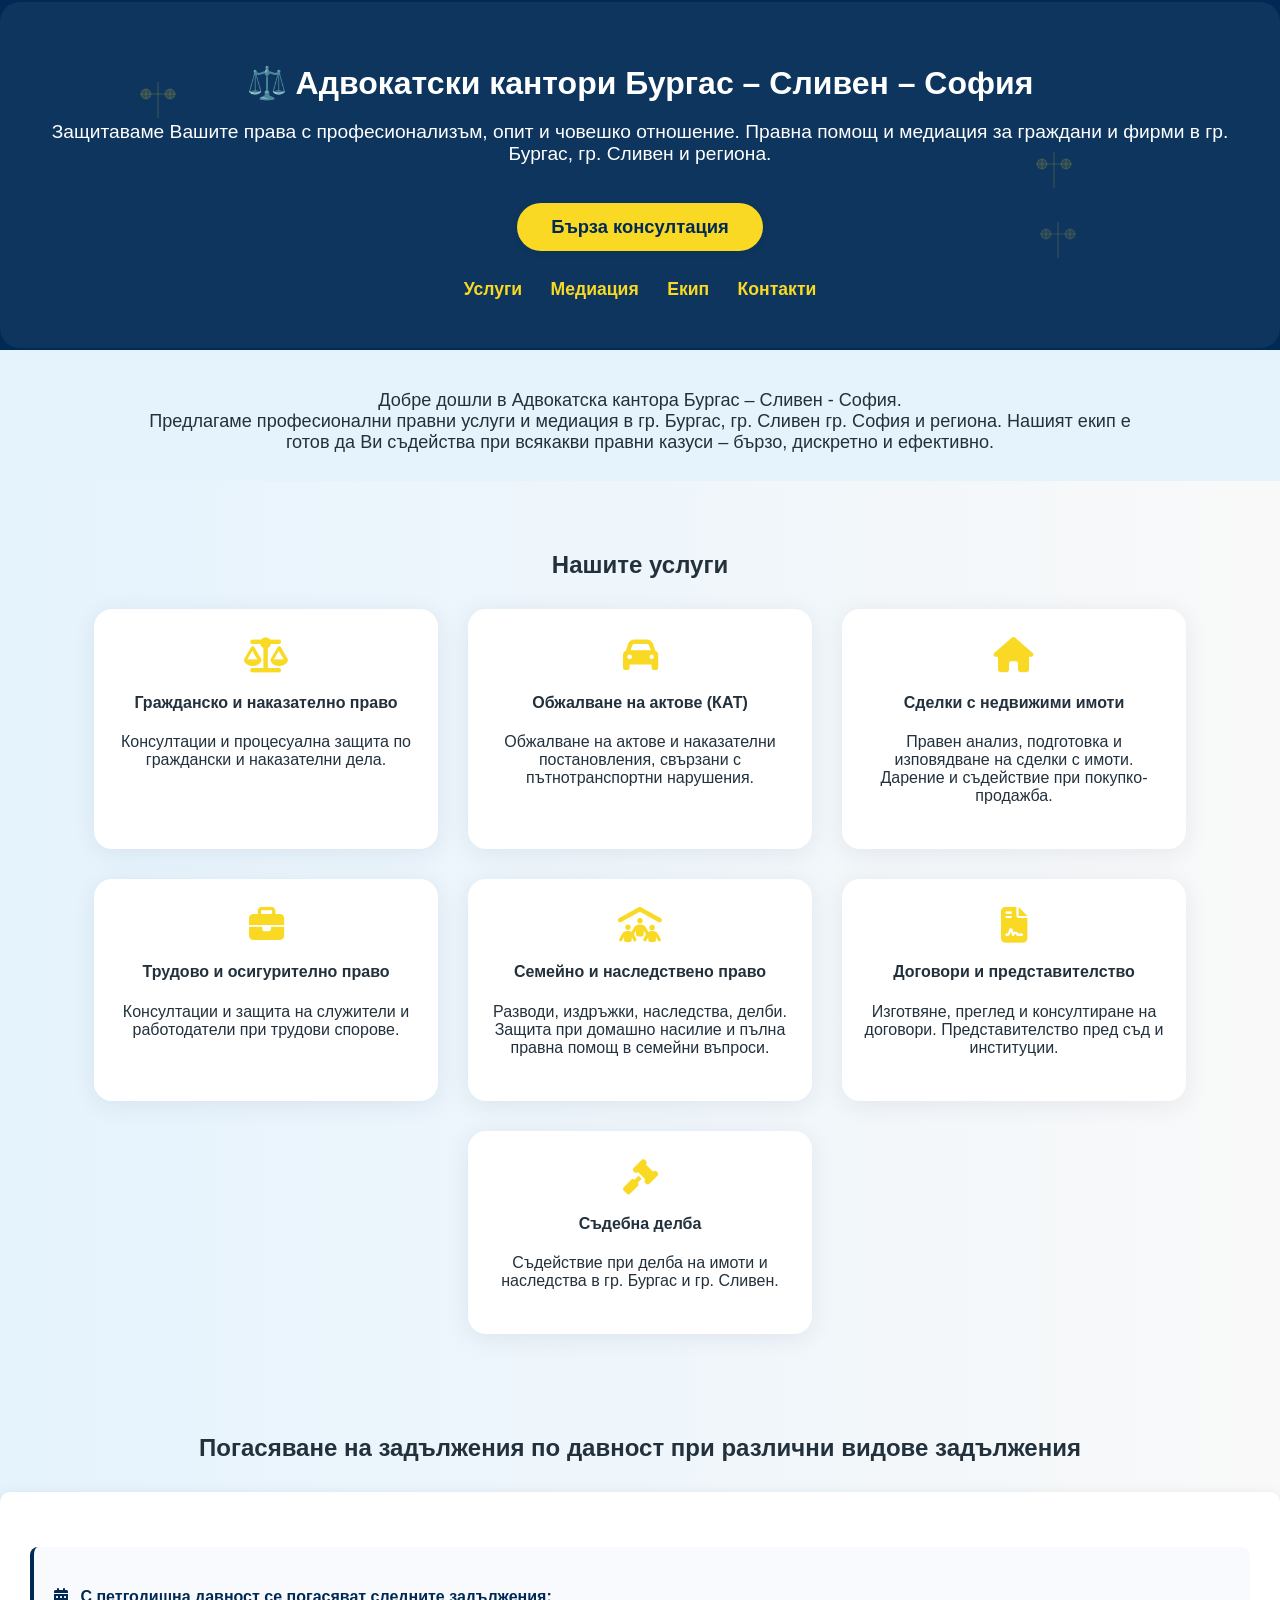
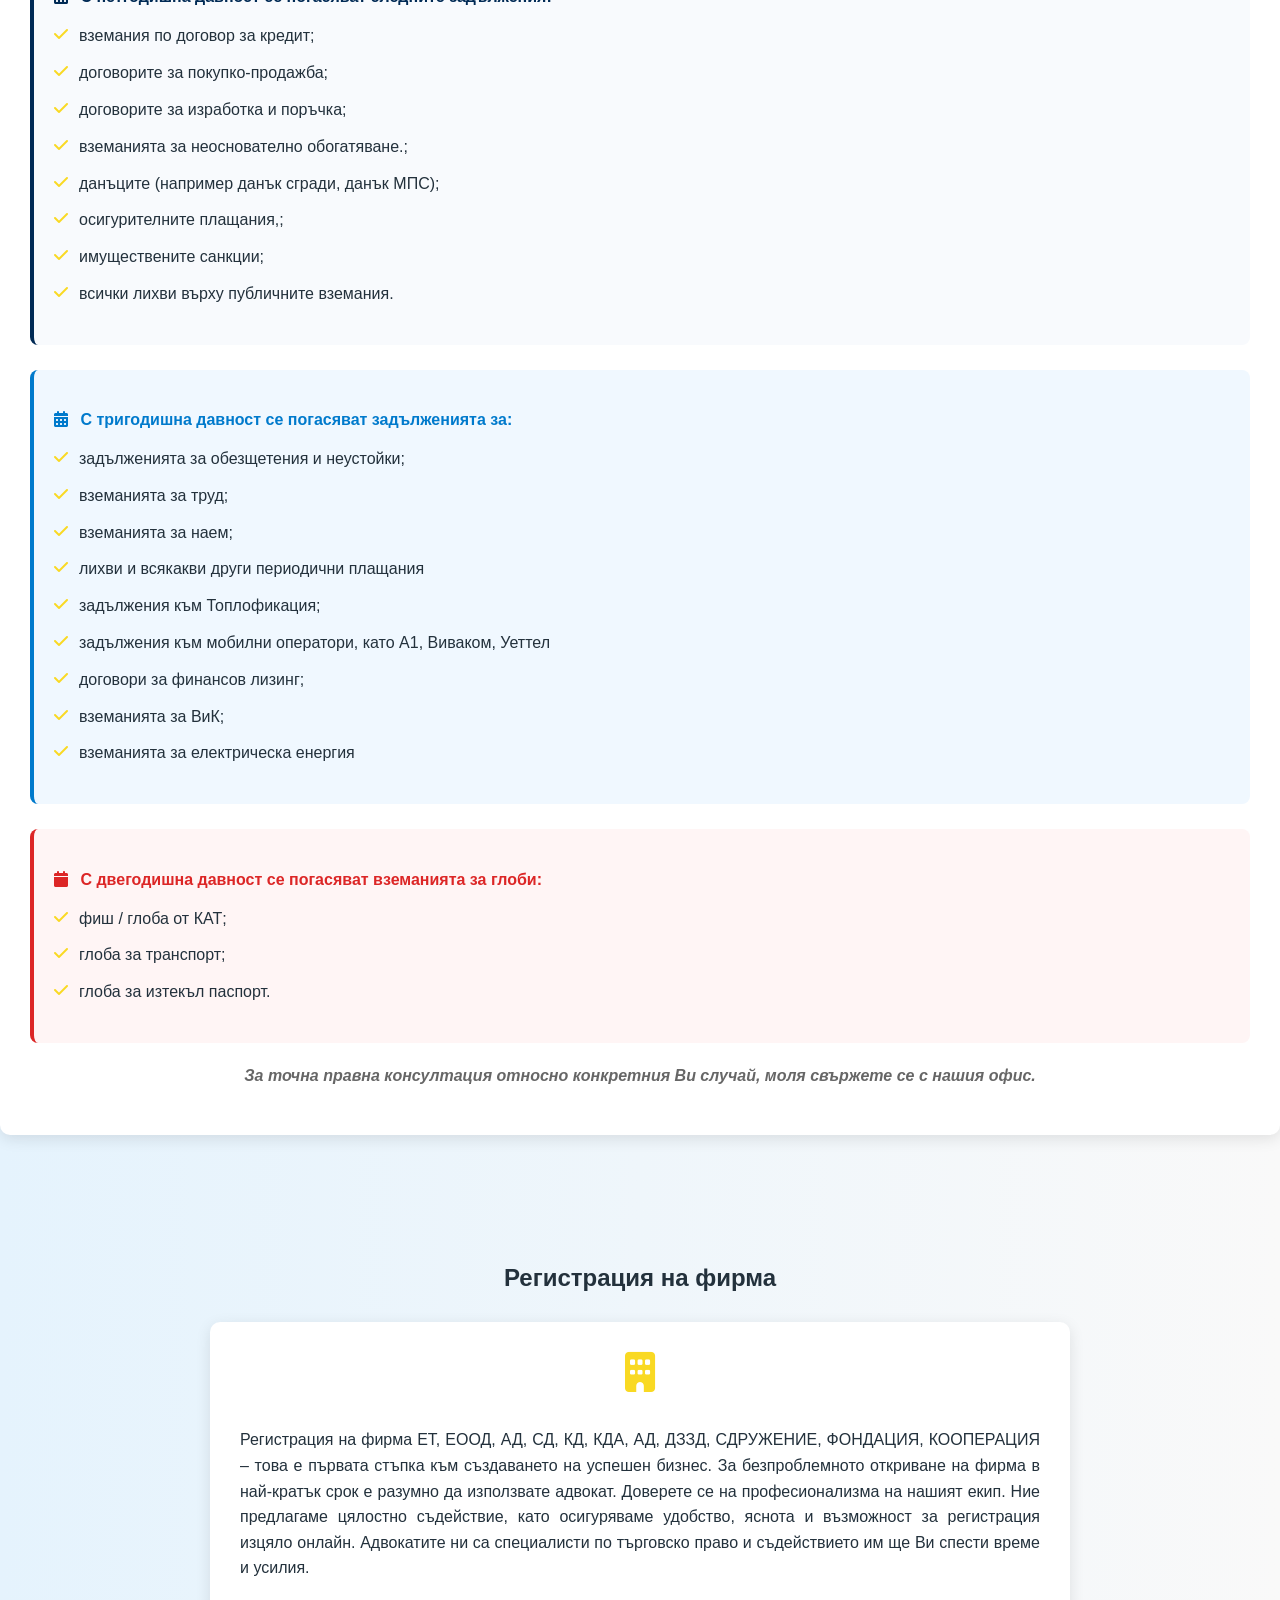
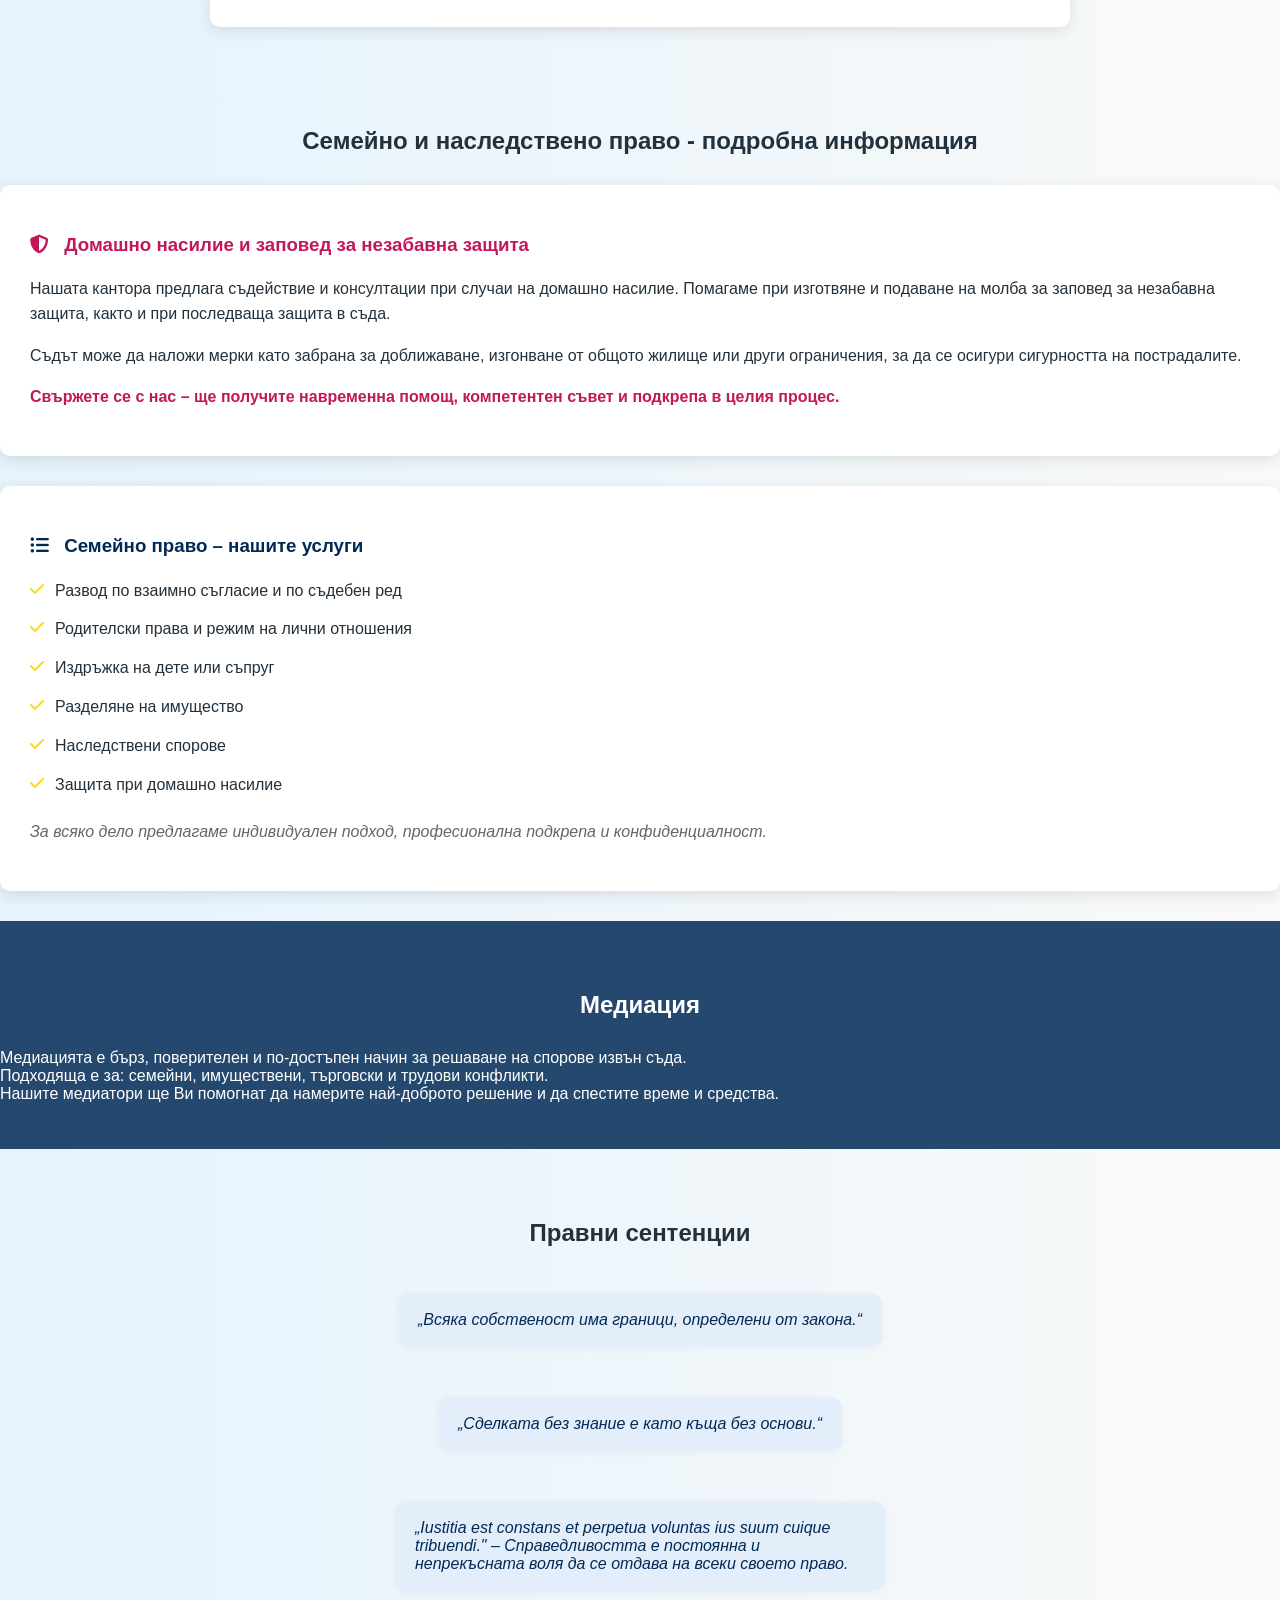
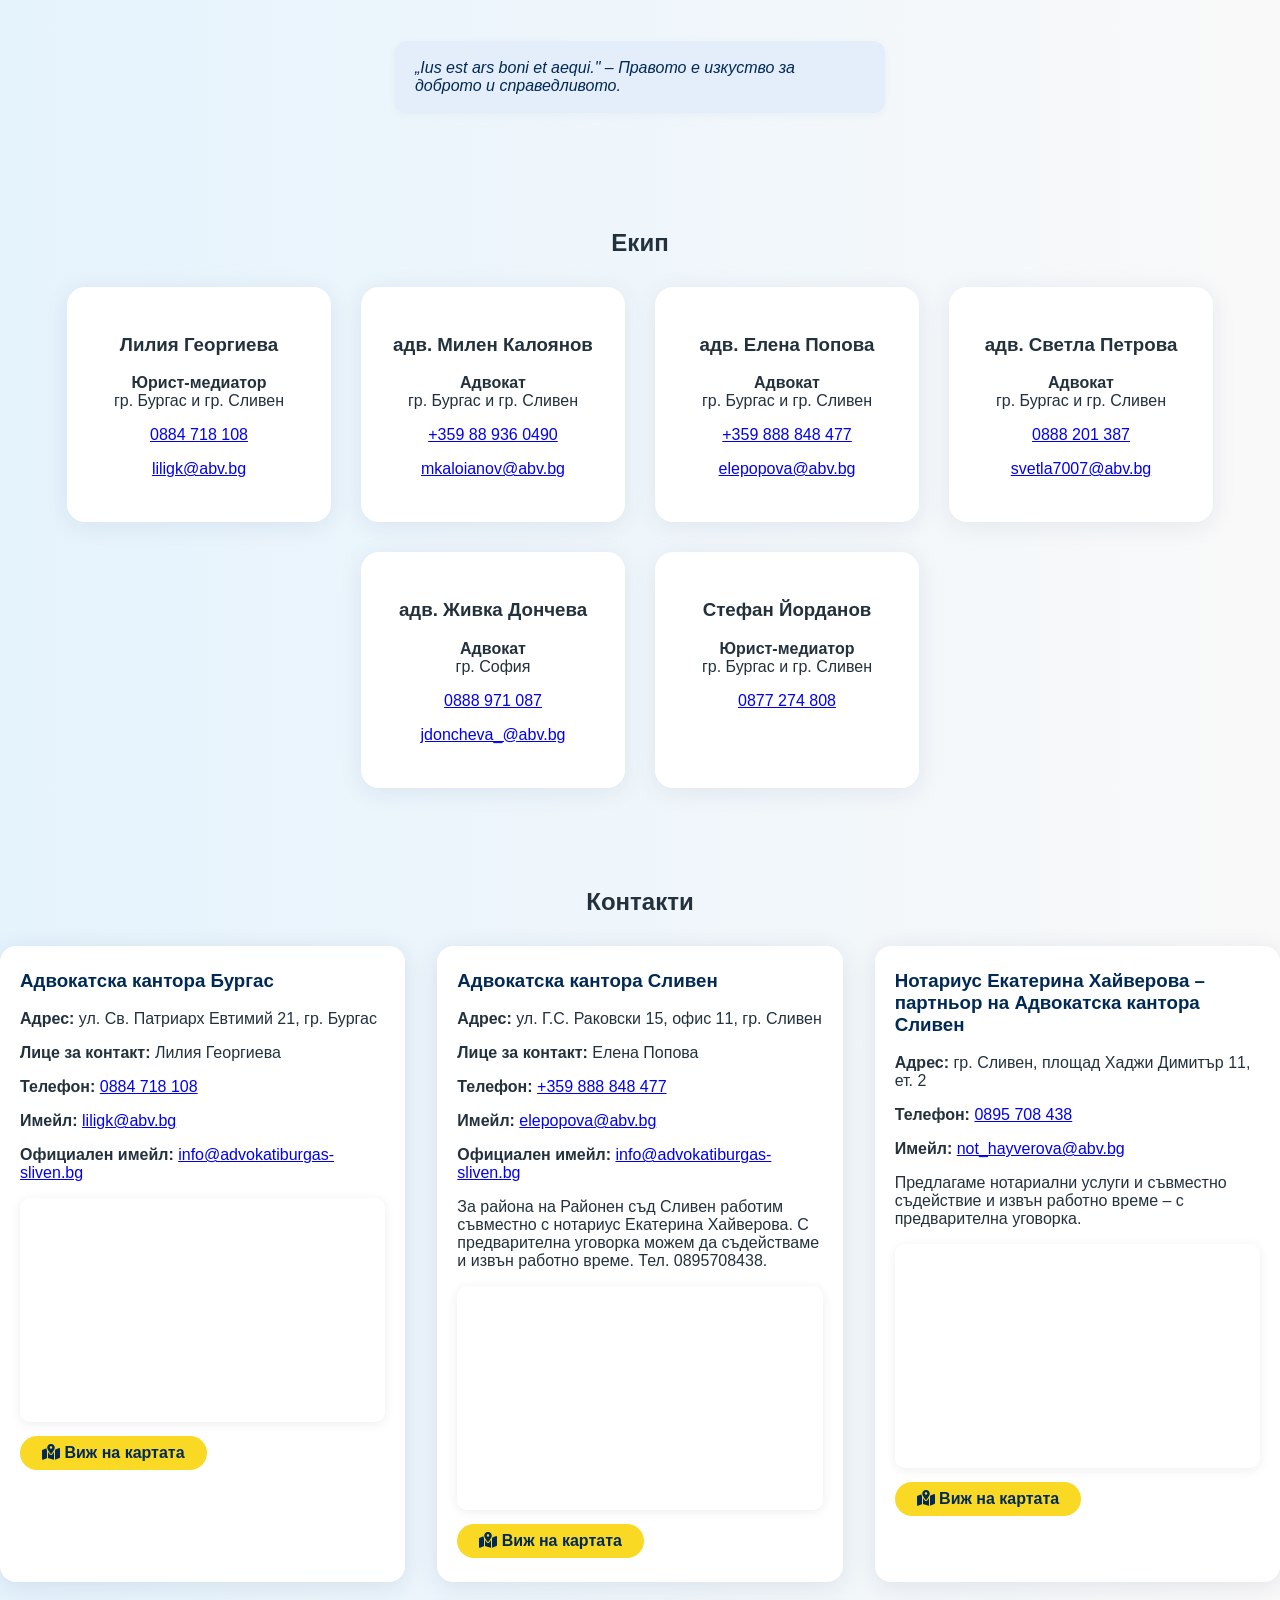
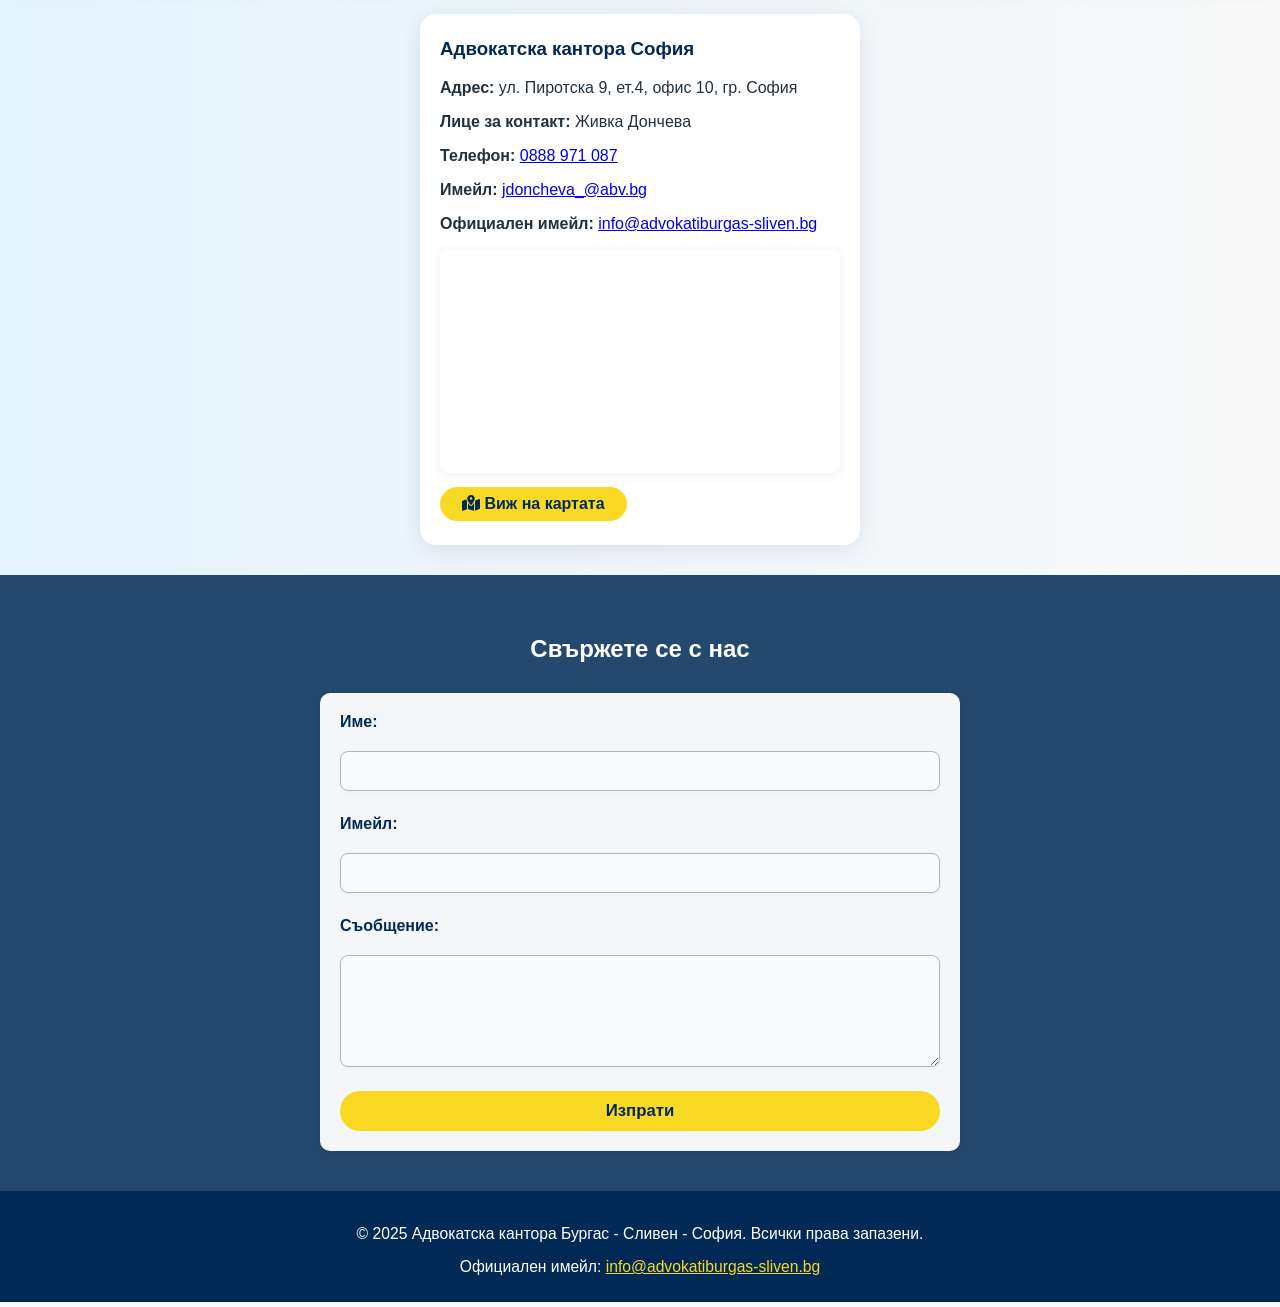
==== index.html @ 5dbf7061 "Update welcome message to include Sofia" ====
<!DOCTYPE html>
<html lang="bg">
<head>
  <meta charset="UTF-8">
  <meta name="viewport" content="width=device-width,initial-scale=1.0">
  <title>⚖️ Адвокатски кантори Бургас - Сливен - София | Правна защита и медиация</title>
  <meta name="description" content="Адвокатски кантори гр. Бургас - гр. Сливен -гр. София: гражданско и наказателно право, медиация, сделки с имоти, трудово право, семейно и наследствено право, консултации, представителство.">
  <meta name="keywords" content="адвокати гр. Бургас, адвокат гр. Сливен, медиация, гражданско право, сделки с имоти, трудово право, наследствено право, КАТ, адвокатска кантора">
  <meta name="google-site-verification" content="3AGiKuA4mHIUR94pEZAQiBegj-yKTLAnywyGT0qXoVY" />
  
  <!-- Open Graph Meta Tags -->
  <meta property="og:title" content="⚖️ Адвокатски кантори Бургас - Сливен - София | Правна защита и медиация">
  <meta property="og:description" content="Адвокатски кантори гр. Бургас - гр. Сливен -гр. София: гражданско и наказателно право, медиация, сделки с имоти, трудово право, семейно и наследствено право, консултации, представителство.">
  <meta property="og:image" content="https://advokatiburgas-sliven.bg/logo-burgas-sliven.png">
  <meta property="og:image:alt" content="Адвокатски кантори Бургас - Сливен -София лого">
  <meta property="og:image:width" content="1200">
  <meta property="og:image:height" content="630">
  <meta property="og:image:type" content="image/png">
  <meta property="og:image:secure_url" content="https://advokatiburgas-sliven.bg/logo-burgas-sliven.png">
  <meta property="og:url" content="https://advokatiburgas-sliven.bg/">
  <meta property="og:type" content="website">
  <meta property="og:locale" content="bg_BG">
  
  <!-- Twitter Card Meta Tags -->
  <meta name="twitter:card" content="summary">
  <meta name="twitter:title" content="⚖️ Адвокатски кантори Бургас - Сливен - София | Правна защита и медиация">
  <meta name="twitter:description" content="Адвокатска кантора гр. Бургас - гр. Сливен: гражданско и наказателно право, медиация, сделки с имоти, трудово право, семейно и наследствено право, консултации, представителство.">
  <meta name="twitter:image" content="https://advokatiburgas-sliven.bg/logo-burgas-sliven.png">
  <meta name="twitter:image:alt" content="Адвокатски кантори Бургас - Сливен -София  лого">
  
  <!-- Favicon -->
  <link rel="icon" type="image/x-icon" href="/favicon.ico">
  <link rel="icon" type="image/svg+xml" href="/favicon.svg">
  <link rel="icon" type="image/png" sizes="192x192" href="/favicon-192.png">
  <link rel="apple-touch-icon" sizes="180x180" href="/apple-touch-icon.png">
  
  <link rel="canonical" href="https://advokatiburgas-sliven.bg/">
  <link rel="preload" as="image" href="https://images.unsplash.com/photo-1521791136064-7986c2920216?auto=format&fit=crop&w=1600&q=85&fm=webp">
  <link rel="stylesheet" href="style.css">
  <link rel="stylesheet" href="https://cdnjs.cloudflare.com/ajax/libs/font-awesome/6.4.2/css/all.min.css">
  
  <!-- Schema.org Organization Structured Data -->
  <script type="application/ld+json">
  {
    "@context": "https://schema.org",
    "@type": "Organization",
    "name": "Адвокатски кантори Бургас - Сливен -София",
    "alternateName": ["Адвокатска кантора Бургас", "Адвокатска кантора Сливен", "Адвокатска кантора София"],
    "description": "Професионални правни услуги и медиация в гр. Бургас, гр. Сливен, гр. София. Гражданско и наказателно право, медиация, сделки с имоти, трудово право, семейно и наследствено право.",
    "url": "https://advokati-burgas-sliven.bg",
    "logo": "https://advokati-burgas-sliven.bg/logo-burgas-sliven.png",
    "image": "https://advokati-burgas-sliven.bg/logo-burgas-sliven.png",
    "foundingDate": "2020",
    "areaServed": [
      {
        "@type": "City",
        "name": "Бургас",
        "addressCountry": "BG"
      },
      {
        "@type": "City", 
        "name": "Сливен",
        "addressCountry": "BG"
      },
      {
        "@type": "City",
        "name": "София",
        "addressCountry": "BG"
      }
    ],
    "serviceType": [
      "Гражданско право",
      "Наказателно право", 
      "Медиация",
      "Сделки с имоти",
      "Трудово право",
      "Семейно право",
      "Наследствено право",
      "КАТ обжалвания",
      "Корпоративно право"
    ],
    "hasOfferCatalog": {
      "@type": "OfferCatalog",
      "name": "Правни услуги",
      "itemListElement": [
        {
          "@type": "Offer",
          "itemOffered": {
            "@type": "Service",
            "name": "Гражданско и наказателно право",
            "description": "Консултации и процесуална защита по граждански и наказателни дела"
          }
        },
        {
          "@type": "Offer", 
          "itemOffered": {
            "@type": "Service",
            "name": "Медиация",
            "description": "Алтернативно решаване на спорове чрез медиация"
          }
        },
        {
          "@type": "Offer",
          "itemOffered": {
            "@type": "Service", 
            "name": "Сделки с имоти",
            "description": "Правна помощ при покупко-продажба и други сделки с недвижими имоти"
          }
        },
        {
          "@type": "Offer",
          "itemOffered": {
            "@type": "Service",
            "name": "Трудово и осигурително право", 
            "description": "Консултации и защита на служители и работодатели при трудови спорове"
          }
        },
        {
          "@type": "Offer",
          "itemOffered": {
            "@type": "Service",
            "name": "Договори и представителство",
            "description": "Изготвяне, преглед и консултиране на договори. Представителство пред съд и институции"
          }
        }
      ]
    },
    "address": [
      {
        "@type": "PostalAddress",
        "streetAddress": "ул. Св. Патриарх Евтимий 21",
        "addressLocality": "Бургас",
        "addressCountry": "BG",
        "addressRegion": "Бургас"
      },
      {
        "@type": "PostalAddress", 
        "streetAddress": "ул. Г.С. Раковски 15, офис 11",
        "addressLocality": "Сливен",
        "addressCountry": "BG",
        "addressRegion": "Сливен"
      },
      {
        "@type": "PostalAddress",
        "streetAddress": "ул. Пиротска 9, ет.4, офис 10",
        "addressLocality": "София",
        "addressCountry": "BG",
        "addressRegion": "София"
      }
    ],
    "telephone": ["+359884718108", "+359888848477", "+359888971087"],
    "email": ["info@advokatiburgas-sliven.bg", "liligk@abv.bg", "elepopova@abv.bg", "jdoncheva_@abv.bg", "not_hayverova@abv.bg"],
    "contactPoint": [
      {
        "@type": "ContactPoint",
        "contactType": "customer service",
        "areaServed": "България",
        "availableLanguage": "Bulgarian",
        "telephone": ["+359884718108", "+359888848477"],
        "email": "info@advokatiburgas-sliven.bg",
        "contactOption": "TollFree",
        "name": "Официален контакт"
      },
      {
        "@type": "ContactPoint",
        "contactType": "customer service",
        "areaServed": "Бургас",
        "availableLanguage": "Bulgarian",
        "telephone": "+359884718108", 
        "email": "liligk@abv.bg",
        "contactOption": "TollFree"
      },
      {
        "@type": "ContactPoint",
        "contactType": "customer service", 
        "areaServed": "Сливен",
        "availableLanguage": "Bulgarian",
        "telephone": "+359888848477",
        "email": "elepopova@abv.bg", 
        "contactOption": "TollFree"
      },
      {
        "@type": "ContactPoint",
        "contactType": "customer service",
        "areaServed": "София",
        "availableLanguage": "Bulgarian",
        "telephone": "+359888971087",
        "email": "jdoncheva_@abv.bg",
        "contactOption": "TollFree"
      }
    ],
    "employee": [
      {
        "@type": "Person",
        "name": "Лилия Георгиева",
        "jobTitle": "Адвокат",
        "worksFor": {
          "@type": "Organization",
          "name": "Адвокатска кантора Бургас - Сливен"
        },
        "workLocation": {
          "@type": "Place",
          "address": {
            "@type": "PostalAddress",
            "streetAddress": "ул. Св. Патриарх Евтимий 21",
            "addressLocality": "Бургас",
            "addressCountry": "BG"
          }
        }
      },
      {
        "@type": "Person", 
        "name": "Елена Попова",
        "jobTitle": "Адвокат",
        "worksFor": {
          "@type": "Organization",
          "name": "Адвокатска кантора Бургас - Сливен"
        },
        "workLocation": {
          "@type": "Place",
          "address": {
            "@type": "PostalAddress",
            "streetAddress": "ул. Г.С. Раковски 15, офис 11", 
            "addressLocality": "Сливен",
            "addressCountry": "BG"
          }
        }
      },
      {
        "@type": "Person",
        "name": "Живка Дончева",
        "jobTitle": "Адвокат",
        "worksFor": {
          "@type": "Organization",
          "name": "Адвокатска кантора Бургас - Сливен"
        },
        "workLocation": {
          "@type": "Place",
          "address": {
            "@type": "PostalAddress",
            "streetAddress": "ул. Пиротска 9, ет.4, офис 10",
            "addressLocality": "София",
            "addressCountry": "BG"
          }
        }
      }
    ]
  }
  </script>
  
  <!-- Schema.org Notary Structured Data -->
  <script type="application/ld+json">
  {
    "@context": "https://schema.org",
    "@type": "LegalService",
    "name": "Нотариус Екатерина Хайверова",
    "description": "Нотариални услуги в гр. Сливен - партньор на Адвокатска кантора Сливен",
    "serviceType": "Notary",
    "address": {
      "@type": "PostalAddress",
      "streetAddress": "площад Хаджи Димитър 11, ет. 2",
      "addressLocality": "Сливен",
      "addressCountry": "BG",
      "addressRegion": "Сливен"
    },
    "telephone": "+359895708438",
    "email": "not_hayverova@abv.bg",
    "contactPoint": {
      "@type": "ContactPoint",
      "contactType": "customer service",
      "areaServed": "Сливен",
      "availableLanguage": "Bulgarian",
      "telephone": "+359895708438",
      "contactOption": "TollFree"
    },
    "makesOffer": {
      "@type": "Offer",
      "itemOffered": {
        "@type": "Service",
        "name": "Нотариални услуги",
        "description": "Предлагаме нотариални услуги и съвместно съдействие и извън работно време – с предварителна уговорка"
      }
    },
    "employee": {
      "@type": "Person",
      "name": "Екатерина Хайверова",
      "jobTitle": "Нотариус"
    }
  }
  </script>
</head>
<body>
  <header class="hero">
    <div class="floating-scales">
      <div class="scale scale-1">
        <svg viewBox="0 0 100 100" xmlns="http://www.w3.org/2000/svg">
          <g fill="rgba(249, 217, 35, 0.3)" stroke="rgba(249, 217, 35, 0.5)" stroke-width="2">
            <line x1="50" y1="20" x2="50" y2="80"/>
            <line x1="20" y1="40" x2="80" y2="40"/>
            <circle cx="30" cy="40" r="8"/>
            <circle cx="70" cy="40" r="8"/>
            <line x1="30" y1="32" x2="30" y2="48"/>
            <line x1="70" y1="32" x2="70" y2="48"/>
          </g>
        </svg>
      </div>
      <div class="scale scale-2">
        <svg viewBox="0 0 100 100" xmlns="http://www.w3.org/2000/svg">
          <g fill="rgba(249, 217, 35, 0.2)" stroke="rgba(249, 217, 35, 0.4)" stroke-width="2">
            <line x1="50" y1="20" x2="50" y2="80"/>
            <line x1="20" y1="40" x2="80" y2="40"/>
            <circle cx="30" cy="40" r="8"/>
            <circle cx="70" cy="40" r="8"/>
            <line x1="30" y1="32" x2="30" y2="48"/>
            <line x1="70" y1="32" x2="70" y2="48"/>
          </g>
        </svg>
      </div>
      <div class="scale scale-3">
        <svg viewBox="0 0 100 100" xmlns="http://www.w3.org/2000/svg">
          <g fill="rgba(249, 217, 35, 0.25)" stroke="rgba(249, 217, 35, 0.45)" stroke-width="2">
            <line x1="50" y1="20" x2="50" y2="80"/>
            <line x1="20" y1="40" x2="80" y2="40"/>
            <circle cx="30" cy="40" r="8"/>
            <circle cx="70" cy="40" r="8"/>
            <line x1="30" y1="32" x2="30" y2="48"/>
            <line x1="70" y1="32" x2="70" y2="48"/>
          </g>
        </svg>
      </div>
    </div>
    <div class="hero-overlay">
      <h1>⚖️ Адвокатски кантори Бургас – Сливен – София</h1>
      <p>Защитаваме Вашите права с професионализъм, опит и човешко отношение. Правна помощ и медиация за граждани и фирми в гр. Бургас, гр. Сливен и региона.</p>
      <a href="#contact" class="btn-consult">Бърза консултация</a>
      <nav class="main-nav">
        <a href="#services">Услуги</a>
        <a href="#mediation">Медиация</a>
        <a href="#team">Екип</a>
        <a href="#offices">Контакти</a>
      </nav>
      
      <!-- Hidden SEO Internal Links -->
      <nav class="seo-links">
        <a href="#services">Правни услуги адвокат Бургас Сливен</a>
        <a href="#statute-limitations">Погасяване задължения по давност</a>
        <a href="#company-registration">Регистрация на фирма адвокат</a>
        <a href="#family-law">Семейно и наследствено право</a>
        <a href="#mediation">Медиация правни спорове</a>
        <a href="#legal-quotes">Правни сентенции</a>
        <a href="#team">Адвокатски екип Бургас Сливен</a>
        <a href="#offices">Офиси адвокатска кантора</a>
        <a href="#contact">Контакт адвокат</a>
      </nav>
    </div>
  </header>

  <section class="welcome">
    <p>
      Добре дошли в Адвокатска кантора Бургас – Сливен - София.<br>
      Предлагаме професионални правни услуги и медиация в гр. Бургас, гр. Сливен гр. София и региона. Нашият екип е готов да Ви съдейства при всякакви правни казуси – бързо, дискретно и ефективно.
    </p>
  </section>

  <section id="services" class="section-bg">
    <h2>Нашите услуги</h2>
    <div class="services-list">
      <div class="service-card animate">
        <i class="fa fa-balance-scale"></i>
        <h4>Гражданско и наказателно право</h4>
        <p>Консултации и процесуална защита по граждански и наказателни дела.</p>
      </div>
      <div class="service-card animate">
        <i class="fa fa-car"></i>
        <h4>Обжалване на актове (КАТ)</h4>
        <p>Обжалване на актове и наказателни постановления, свързани с пътнотранспортни нарушения.</p>
      </div>
      <div class="service-card animate">
        <i class="fa fa-home"></i>
        <h4>Сделки с недвижими имоти</h4>
        <p>Правен анализ, подготовка и изповядване на сделки с имоти. Дарение и съдействие при покупко-продажба.</p>
      </div>
      <div class="service-card animate">
        <i class="fa fa-briefcase"></i>
        <h4>Трудово и осигурително право</h4>
        <p>Консултации и защита на служители и работодатели при трудови спорове.</p>
      </div>
      <div class="service-card animate">
        <i class="fa fa-people-roof"></i>
        <h4>Семейно и наследствено право</h4>
        <p>Разводи, издръжки, наследства, делби. Защита при домашно насилие и пълна правна помощ в семейни въпроси.</p>
      </div>
      <div class="service-card animate">
        <i class="fa fa-file-contract"></i>
        <h4>Договори и представителство</h4>
        <p>Изготвяне, преглед и консултиране на договори. Представителство пред съд и институции.</p>
      </div>
      <div class="service-card animate">
        <i class="fa fa-gavel"></i>
        <h4>Съдебна делба</h4>
        <p>Съдействие при делба на имоти и наследства в гр. Бургас и гр. Сливен.</p>
      </div>
    </div>
    
    <!-- Hidden SEO Internal Links -->
    <div class="seo-links">
      <a href="/">Начало адвокатска кантора</a>
      <a href="#statute-limitations">Давност на задължения</a>
      <a href="#company-registration">Регистрация фирма</a>
      <a href="#family-law">Семейно право развод</a>
      <a href="#mediation">Медиация Бургас</a>
      <a href="#team">Адвокати Бургас Сливен</a>
      <a href="#contact">Консултация адвокат</a>
    </div>
  </section>

  <section id="statute-limitations" class="section-bg">
    <h2>Погасяване на задължения по давност при различни видове задължения</h2>
    
    <div class="statute-limitations-content animate">
      <div style="background: #fff; padding: 30px; border-radius: 10px; margin-bottom: 30px; box-shadow: 0 4px 15px rgba(0,0,0,0.1);">
        
        <div style="display: grid; gap: 25px; margin-top: 25px;">
          <div style="background: #f8fafd; padding: 20px; border-radius: 8px; border-left: 4px solid #002a55;">
            <h4 style="color: #002a55; margin-bottom: 15px;">
              <i class="fa fa-calendar-days" style="margin-right: 8px;"></i>
              С петгодишна давност се погасяват следните задължения:
            </h4>
            <ul style="font-size: 16px; line-height: 1.8; list-style: none; padding-left: 0;">
              <li style="margin-bottom: 8px; padding-left: 25px; position: relative;">
                <i class="fa fa-check" style="color: #f9d923; position: absolute; left: 0; top: 4px;"></i>
                вземания по договор за кредит;
              </li>
              <li style="margin-bottom: 8px; padding-left: 25px; position: relative;">
                <i class="fa fa-check" style="color: #f9d923; position: absolute; left: 0; top: 4px;"></i>
                договорите за покупко-продажба;
              </li>
              <li style="margin-bottom: 8px; padding-left: 25px; position: relative;">
                <i class="fa fa-check" style="color: #f9d923; position: absolute; left: 0; top: 4px;"></i>
                договорите за изработка и поръчка;
              </li>
              <li style="margin-bottom: 8px; padding-left: 25px; position: relative;">
                <i class="fa fa-check" style="color: #f9d923; position: absolute; left: 0; top: 4px;"></i>
                вземанията за неоснователно обогатяване.;
              </li>
              <li style="margin-bottom: 8px; padding-left: 25px; position: relative;">
                <i class="fa fa-check" style="color: #f9d923; position: absolute; left: 0; top: 4px;"></i>
                данъците (например данък сгради, данък МПС);
              </li>
              <li style="margin-bottom: 8px; padding-left: 25px; position: relative;">
                <i class="fa fa-check" style="color: #f9d923; position: absolute; left: 0; top: 4px;"></i>
                осигурителните плащания,;
              </li>
              <li style="margin-bottom: 8px; padding-left: 25px; position: relative;">
                <i class="fa fa-check" style="color: #f9d923; position: absolute; left: 0; top: 4px;"></i>
                имуществените санкции;
              </li>
              <li style="margin-bottom: 8px; padding-left: 25px; position: relative;">
                <i class="fa fa-check" style="color: #f9d923; position: absolute; left: 0; top: 4px;"></i>
                всички лихви върху публичните вземания.
              </li>
            </ul>
          </div>

          <div style="background: #f0f8ff; padding: 20px; border-radius: 8px; border-left: 4px solid #007acc;">
            <h4 style="color: #007acc; margin-bottom: 15px;">
              <i class="fa fa-calendar-alt" style="margin-right: 8px;"></i>
              С тригодишна давност се погасяват задълженията за:
            </h4>
            <ul style="font-size: 16px; line-height: 1.8; list-style: none; padding-left: 0;">
              <li style="margin-bottom: 8px; padding-left: 25px; position: relative;">
                <i class="fa fa-check" style="color: #f9d923; position: absolute; left: 0; top: 4px;"></i>
                задълженията за обезщетения и неустойки;
              </li>
              <li style="margin-bottom: 8px; padding-left: 25px; position: relative;">
                <i class="fa fa-check" style="color: #f9d923; position: absolute; left: 0; top: 4px;"></i>
                вземанията за труд;
              </li>
              <li style="margin-bottom: 8px; padding-left: 25px; position: relative;">
                <i class="fa fa-check" style="color: #f9d923; position: absolute; left: 0; top: 4px;"></i>
                вземанията за наем;
              </li>
              <li style="margin-bottom: 8px; padding-left: 25px; position: relative;">
                <i class="fa fa-check" style="color: #f9d923; position: absolute; left: 0; top: 4px;"></i>
                лихви и всякакви други периодични плащания
              </li>
              <li style="margin-bottom: 8px; padding-left: 25px; position: relative;">
                <i class="fa fa-check" style="color: #f9d923; position: absolute; left: 0; top: 4px;"></i>
                задължения към Топлофикация;
              </li>
              <li style="margin-bottom: 8px; padding-left: 25px; position: relative;">
                <i class="fa fa-check" style="color: #f9d923; position: absolute; left: 0; top: 4px;"></i>
                задължения към мобилни оператори, като А1, Виваком, Уеттел
              </li>
              <li style="margin-bottom: 8px; padding-left: 25px; position: relative;">
                <i class="fa fa-check" style="color: #f9d923; position: absolute; left: 0; top: 4px;"></i>
                договори за финансов лизинг;
              </li>
              <li style="margin-bottom: 8px; padding-left: 25px; position: relative;">
                <i class="fa fa-check" style="color: #f9d923; position: absolute; left: 0; top: 4px;"></i>
                вземанията за ВиК;
              </li>
              <li style="margin-bottom: 8px; padding-left: 25px; position: relative;">
                <i class="fa fa-check" style="color: #f9d923; position: absolute; left: 0; top: 4px;"></i>
                вземанията за електрическа енергия
              </li>
            </ul>
          </div>

          <div style="background: #fff5f5; padding: 20px; border-radius: 8px; border-left: 4px solid #dc2626;">
            <h4 style="color: #dc2626; margin-bottom: 15px;">
              <i class="fa fa-calendar" style="margin-right: 8px;"></i>
              С двегодишна давност се погасяват вземанията за глоби:
            </h4>
            <ul style="font-size: 16px; line-height: 1.8; list-style: none; padding-left: 0;">
              <li style="margin-bottom: 8px; padding-left: 25px; position: relative;">
                <i class="fa fa-check" style="color: #f9d923; position: absolute; left: 0; top: 4px;"></i>
                фиш / глоба от КАТ;
              </li>
              <li style="margin-bottom: 8px; padding-left: 25px; position: relative;">
                <i class="fa fa-check" style="color: #f9d923; position: absolute; left: 0; top: 4px;"></i>
                глоба за транспорт;
              </li>
              <li style="margin-bottom: 8px; padding-left: 25px; position: relative;">
                <i class="fa fa-check" style="color: #f9d923; position: absolute; left: 0; top: 4px;"></i>
                глоба за изтекъл паспорт.
              </li>
            </ul>
          </div>
        </div>

        <p style="font-size: 16px; line-height: 1.6; margin-top: 20px; font-style: italic; color: #666; text-align: center;">
          <strong>За точна правна консултация относно конкретния Ви случай, моля свържете се с нашия офис.</strong>
        </p>
      </div>
    </div>
    
    <!-- Hidden SEO Internal Links -->
    <div class="seo-links">
      <a href="/">Началната страница</a>
      <a href="#services">Правни услуги</a>
      <a href="#company-registration">Регистрация на ООД ЕООД АД</a>
      <a href="#family-law">Адвокат семейно право</a>
      <a href="#mediation">Медиатор спорове</a>
      <a href="#team">Адвокати екип</a>
      <a href="#offices">Адрес офис адвокат</a>
    </div>
  </section>

  <section id="company-registration" class="section-bg">
    <h2>Регистрация на фирма</h2>
    <div class="animate">
      <div style="background: #fff; padding: 30px; border-radius: 10px; margin: 0 auto; max-width: 800px; box-shadow: 0 4px 15px rgba(0,0,0,0.1);">
        <div style="text-align: center; margin-bottom: 20px;">
          <i class="fa fa-building" style="font-size: 2.5rem; color: #f9d923; margin-bottom: 15px;"></i>
        </div>
        <p style="font-size: 16px; line-height: 1.6; text-align: justify;">
          Регистрация на фирма ЕТ, ЕООД, АД, СД, КД, КДА, АД, ДЗЗД, СДРУЖЕНИЕ, ФОНДАЦИЯ, КООПЕРАЦИЯ – това е първата стъпка към създаването на успешен бизнес. За безпроблемното откриване на фирма в най-кратък срок е разумно да използвате адвокат. Доверете се на професионализма на нашият екип. Ние предлагаме цялостно съдействие, като осигуряваме удобство, яснота и възможност за регистрация изцяло онлайн. Адвокатите ни са специалисти по търговско право и съдействието им ще Ви спести време и усилия.
        </p>
      </div>
    </div>
    
    <!-- Hidden SEO Internal Links -->
    <div class="seo-links">
      <a href="/">Адвокатска кантора Бургас Сливен</a>
      <a href="#services">Търговско право услуги</a>
      <a href="#statute-limitations">Давност правни задължения</a>
      <a href="#family-law">Семейно право адвокат</a>
      <a href="#mediation">Медиация бизнес спорове</a>
      <a href="#offices">Офис адвокат Бургас</a>
      <a href="#contact">Консултация регистрация фирма</a>
    </div>
  </section>

  <section id="family-law" class="section-bg">
    <h2>Семейно и наследствено право - подробна информация</h2>
    
    <div class="family-law-content animate">
      <div style="background: #fff; padding: 30px; border-radius: 10px; margin-bottom: 30px; box-shadow: 0 4px 15px rgba(0,0,0,0.1);">
        <h3 style="color:#c2185b; margin-bottom: 20px;">
          <i class="fa fa-shield-alt" style="margin-right: 10px;"></i>
          Домашно насилие и заповед за незабавна защита
        </h3>
        <p style="font-size: 16px; line-height: 1.6; margin-bottom: 15px;">
          Нашата кантора предлага съдействие и консултации при случаи на домашно насилие. Помагаме при изготвяне и подаване на молба за заповед за незабавна защита, както и при последваща защита в съда.
        </p>
        <p style="font-size: 16px; line-height: 1.6; margin-bottom: 15px;">
          Съдът може да наложи мерки като забрана за доближаване, изгонване от общото жилище или други ограничения, за да се осигури сигурността на пострадалите.
        </p>
        <p style="font-size: 16px; line-height: 1.6; font-weight: bold; color: #c2185b;">
          Свържете се с нас – ще получите навременна помощ, компетентен съвет и подкрепа в целия процес.
        </p>
      </div>

      <div style="background: #fff; padding: 30px; border-radius: 10px; box-shadow: 0 4px 15px rgba(0,0,0,0.1);">
        <h3 style="color: #002a55; margin-bottom: 20px;">
          <i class="fa fa-list-ul" style="margin-right: 10px;"></i>
          Семейно право – нашите услуги
        </h3>
        <ul style="font-size: 16px; line-height: 1.8; list-style: none; padding-left: 0;">
          <li style="margin-bottom: 10px; padding-left: 25px; position: relative;">
            <i class="fa fa-check" style="color: #f9d923; position: absolute; left: 0; top: 4px;"></i>
            Развод по взаимно съгласие и по съдебен ред
          </li>
          <li style="margin-bottom: 10px; padding-left: 25px; position: relative;">
            <i class="fa fa-check" style="color: #f9d923; position: absolute; left: 0; top: 4px;"></i>
            Родителски права и режим на лични отношения
          </li>
          <li style="margin-bottom: 10px; padding-left: 25px; position: relative;">
            <i class="fa fa-check" style="color: #f9d923; position: absolute; left: 0; top: 4px;"></i>
            Издръжка на дете или съпруг
          </li>
          <li style="margin-bottom: 10px; padding-left: 25px; position: relative;">
            <i class="fa fa-check" style="color: #f9d923; position: absolute; left: 0; top: 4px;"></i>
            Разделяне на имущество
          </li>
          <li style="margin-bottom: 10px; padding-left: 25px; position: relative;">
            <i class="fa fa-check" style="color: #f9d923; position: absolute; left: 0; top: 4px;"></i>
            Наследствени спорове
          </li>
          <li style="margin-bottom: 10px; padding-left: 25px; position: relative;">
            <i class="fa fa-check" style="color: #f9d923; position: absolute; left: 0; top: 4px;"></i>
            Защита при домашно насилие
          </li>
        </ul>
        <p style="font-size: 16px; line-height: 1.6; margin-top: 20px; font-style: italic; color: #666;">
          За всяко дело предлагаме индивидуален подход, професионална подкрепа и конфиденциалност.
        </p>
      </div>
    </div>
    
    <!-- Hidden SEO Internal Links -->
    <div class="seo-links">
      <a href="/">Начало адвокат семейно право</a>
      <a href="#services">Услуги развод адвокат</a>
      <a href="#statute-limitations">Давност наследство</a>
      <a href="#company-registration">Регистрация фирма</a>
      <a href="#mediation">Медиация семейни спорове</a>
      <a href="#team">Адвокат Бургас развод</a>
      <a href="#contact">Консултация домашно насилие</a>
    </div>
  </section>

  <section id="mediation" class="section-img" style="background-image: url('https://images.unsplash.com/photo-1464983953574-0892a716854b?auto=format&fit=crop&w=1200&q=80');">
    <h2>Медиация</h2>
    <div class="mediation-content animate">
      <p>
        Медиацията е бърз, поверителен и по-достъпен начин за решаване на спорове извън съда.<br>
        Подходяща е за: семейни, имуществени, търговски и трудови конфликти.<br>
        Нашите медиатори ще Ви помогнат да намерите най-доброто решение и да спестите време и средства.
      </p>
    </div>
    
    <!-- Hidden SEO Internal Links -->
    <div class="seo-links">
      <a href="/">Начална страница медиация</a>
      <a href="#services">Правни услуги медиатор</a>
      <a href="#family-law">Медиация семейни спорове развод</a>
      <a href="#team">Медиатор Бургас Сливен</a>
      <a href="#offices">Офис медиатор</a>
      <a href="#contact">Консултация медиация</a>
    </div>
  </section>

  <section id="legal-quotes" class="section-bg">
    <h2>Правни сентенции</h2>
    <div class="quotes animate">
      <blockquote>„Всяка собственост има граници, определени от закона.“</blockquote>
      <blockquote>„Сделката без знание е като къща без основи.“</blockquote>
      <blockquote>„Iustitia est constans et perpetua voluntas ius suum cuique tribuendi." – Справедливостта е постоянна и непрекъсната воля да се отдава на всеки своето право.</blockquote>
      <blockquote>„Ius est ars boni et aequi." – Правото е изкуство за доброто и справедливото.</blockquote>
    </div>
    
    <!-- Hidden SEO Internal Links -->
    <div class="seo-links">
      <a href="/">Начало правни сентенции</a>
      <a href="#services">Право справедливост услуги</a>
      <a href="#family-law">Правна защита семейство</a>
      <a href="#mediation">Справедливост медиация</a>
      <a href="#team">Професионални адвокати</a>
      <a href="#contact">Правна консултация</a>
    </div>
  </section>

  <!-- Екип - всички заедно с обозначение -->
  <section id="team" class="section-bg">
    <h2>Екип</h2>
    <div class="team-cards">
      <div class="card animate">
        <h3>Лилия Георгиева</h3>
        <p><strong>Юрист-медиатор</strong><br>гр. Бургас и гр. Сливен</p>
        <p><a href="tel:+359884718108">0884 718 108</a></p>
        <p><a href="mailto:liligk@abv.bg">liligk@abv.bg</a></p>
      </div>
      <div class="card animate">
        <h3>адв. Милен Калоянов</h3>
        <p><strong>Адвокат</strong><br>гр. Бургас и гр. Сливен</p>
        <p><a href="tel:+359889360490">+359 88 936 0490</a></p>
        <p><a href="mailto:mkaloianov@abv.bg">mkaloianov@abv.bg</a></p>
      </div>
      <div class="card animate">
        <h3>адв. Елена Попова</h3>
        <p><strong>Адвокат</strong><br>гр. Бургас и гр. Сливен</p>
        <p><a href="tel:+359888848477">+359 888 848 477</a></p>
        <p><a href="mailto:elepopova@abv.bg">elepopova@abv.bg</a></p>
      </div>
      <div class="card animate">
        <h3>адв. Светла Петрова</h3>
        <p><strong>Адвокат</strong><br>гр. Бургас и гр. Сливен</p>
        <p><a href="tel:+359888201387">0888 201 387</a></p>
        <p><a href="mailto:svetla7007@abv.bg">svetla7007@abv.bg</a></p>
      </div>
      <div class="card animate">
        <h3>адв. Живка Дончева</h3>
        <p><strong>Адвокат</strong><br>гр. София</p>
        <p><a href="tel:+359888971087">0888 971 087</a></p>
        <p><a href="mailto:jdoncheva_@abv.bg">jdoncheva_@abv.bg</a></p>
      </div>
      <div class="card animate">
        <h3>Стефан Йорданов</h3>
        <p><strong>Юрист-медиатор</strong><br>гр. Бургас и гр. Сливен</p>
        <p><a href="tel:+359877274808">0877 274 808</a></p>
      </div>
    </div>
    
    <!-- Hidden SEO Internal Links -->
    <div class="seo-links">
      <a href="/">Началото адвокатски екип</a>
      <a href="#services">Професионални правни услуги</a>
      <a href="#family-law">Адвокат семейно право екип</a>
      <a href="#mediation">Медиатор Бургас екип</a>
      <a href="#offices">Контакти адвокатски офиси</a>
      <a href="#contact">Консултация с адвокат</a>
    </div>
  </section>

  <section id="offices" class="section-bg">
    <h2>Контакти</h2>
    <div class="offices-wrapper">
      <div class="office-card animate">
        <h3>Адвокатска кантора Бургас</h3>
        <p><b>Адрес:</b> ул. Св. Патриарх Евтимий 21, гр. Бургас</p>
        <p><b>Лице за контакт:</b> Лилия Георгиева</p>
        <p><b>Телефон:</b> <a href="tel:+359884718108">0884 718 108</a></p>
        <p><b>Имейл:</b> <a href="mailto:liligk@abv.bg">liligk@abv.bg</a></p>
        <p><b>Официален имейл:</b> <a href="mailto:info@advokatiburgas-sliven.bg">info@advokatiburgas-sliven.bg</a></p>
        <div class="gmap">
          <iframe 
            style="pointer-events:auto; border:0;" 
            src="https://www.google.com/maps?q=42.494686,27.469272&z=16&output=embed" 
            width="100%" height="220" allowfullscreen loading="lazy"
            title="Карта адвокатска кантора Бургас - ул. Св. Патриарх Евтимий 21"
            aria-label="Google карта с местоположение на адвокатска кантора в Бургас център"></iframe>
        </div>
        <a class="btn-map" href="https://www.google.com/maps?q=ул.+Св.+Патриарх+Евтимий+21,+гр.+Бургас" target="_blank">
          <i class="fa fa-map-location-dot"></i> Виж на картата
        </a>
      </div>
      <div class="office-card animate">
        <h3>Адвокатска кантора Сливен</h3>
        <p><b>Адрес:</b> ул. Г.С. Раковски 15, офис 11, гр. Сливен</p>
        <p><b>Лице за контакт:</b> Елена Попова</p>
        <p><b>Телефон:</b> <a href="tel:+359888848477">+359 888 848 477</a></p>
        <p><b>Имейл:</b> <a href="mailto:elepopova@abv.bg">elepopova@abv.bg</a></p>
        <p><b>Официален имейл:</b> <a href="mailto:info@advokatiburgas-sliven.bg">info@advokatiburgas-sliven.bg</a></p>
        <p>За района на Районен съд Сливен работим съвместно с нотариус Екатерина Хайверова. С предварителна уговорка можем да съдействаме и извън работно време. Тел. 0895708438.</p>
        <div class="gmap">
          <iframe 
            style="pointer-events:auto; border:0;" 
            src="https://www.google.com/maps?q=42.681168,26.323663&z=16&output=embed" 
            width="100%" height="220" allowfullscreen loading="lazy"
            title="Карта адвокатска кантора Сливен - ул. Г.С. Раковски 15"
            aria-label="Google карта с местоположение на адвокатска кантора в Сливен център"></iframe>
        </div>
        <a class="btn-map" href="https://www.google.com/maps?q=ул.+Г.С.+Раковски+15,+гр.+Сливен" target="_blank">
          <i class="fa fa-map-location-dot"></i> Виж на картата
        </a>
      </div>
      <div class="office-card animate">
        <h3>Нотариус Екатерина Хайверова – партньор на Адвокатска кантора Сливен</h3>
        <p><b>Адрес:</b> гр. Сливен, площад Хаджи Димитър 11, ет. 2</p>
        <p><b>Телефон:</b> <a href="tel:+359895708438">0895 708 438</a></p>
        <p><b>Имейл:</b> <a href="mailto:not_hayverova@abv.bg">not_hayverova@abv.bg</a></p>
        <p>Предлагаме нотариални услуги и съвместно съдействие и извън работно време – с предварителна уговорка.</p>
        <div class="gmap">
          <iframe 
            style="pointer-events:auto; border:0;" 
            src="https://www.google.com/maps?q=42.681732,26.322449&z=16&output=embed" 
            width="100%" height="220" allowfullscreen loading="lazy"
            title="Карта нотариус Екатерина Хайверова Сливен - площад Хаджи Димитър 11"
            aria-label="Google карта с местоположение на нотариус партньор в Сливен"></iframe>
        </div>
        <a class="btn-map" href="https://www.google.com/maps?q=площад+Хаджи+Димитър+11,+гр.+Сливен" target="_blank">
          <i class="fa fa-map-location-dot"></i> Виж на картата
        </a>
      </div>
      <div class="office-card animate">
        <h3>Адвокатска кантора София</h3>
        <p><b>Адрес:</b> ул. Пиротска 9, ет.4, офис 10, гр. София</p>
        <p><b>Лице за контакт:</b> Живка Дончева</p>
        <p><b>Телефон:</b> <a href="tel:+359888971087">0888 971 087</a></p>
        <p><b>Имейл:</b> <a href="mailto:jdoncheva_@abv.bg">jdoncheva_@abv.bg</a></p>
        <p><b>Официален имейл:</b> <a href="mailto:info@advokatiburgas-sliven.bg">info@advokatiburgas-sliven.bg</a></p>
        <div class="gmap">
          <iframe 
            style="pointer-events:auto; border:0;" 
            src="https://www.google.com/maps?q=42.697845,23.321868&z=16&output=embed" 
            width="100%" height="220" allowfullscreen loading="lazy"
            title="Карта адвокатска кантора София - ул. Пиротска 9"
            aria-label="Google карта с местоположение на адвокатска кантора в София център"></iframe>
        </div>
        <a class="btn-map" href="https://www.google.com/maps?q=ул.+Пиротска+9,+гр.+София" target="_blank">
          <i class="fa fa-map-location-dot"></i> Виж на картата
        </a>
      </div>
    </div>
  </section>

  <section id="contact" class="section-img" style="background-image: url('https://images.unsplash.com/photo-1416339306562-f3d12fefd36f?auto=format&fit=crop&w=1200&q=80'); padding: 40px 20px;">
    <h2 style="color: white; text-align: center;">Свържете се с нас</h2>
    <form action="https://formsubmit.co/info@advokatiburgas-sliven.bg" method="POST"
      style="max-width: 600px; margin: 0 auto; background: rgba(255,255,255,0.95); padding: 20px; border-radius: 10px;">
      <input type="hidden" name="_next" value="https://advokatiburgas-sliven.netlify.app/thank-you.html">
      <label for="name">Име:</label>
      <input type="text" id="name" name="name" required>
      <label for="email">Имейл:</label>
      <input type="email" id="email" name="email" required>
      <label for="message">Съобщение:</label>
      <textarea id="message" name="message" rows="5" required></textarea>
      <button type="submit">Изпрати</button>
    </form>
    
    <!-- Hidden SEO Internal Links -->
    <div class="seo-links">
      <a href="/">Контакт адвокатска кантора</a>
      <a href="#services">Консултация правни услуги</a>
      <a href="#statute-limitations">Информация давност задължения</a>
      <a href="#company-registration">Регистрация ООД помощ</a>
      <a href="#family-law">Семейно право помощ</a>
      <a href="#mediation">Медиация консултация</a>
      <a href="#team">Екип адвокати контакт</a>
      <a href="#offices">Адрес офиси Бургас Сливен</a>
    </div>
  </section>

  <footer>
    <p>&copy; 2025 Адвокатска кантора Бургас - Сливен - София. Всички права запазени.</p>
    <p>Официален имейл: <a href="mailto:info@advokatiburgas-sliven.bg" style="color: #f9d923;">info@advokatiburgas-sliven.bg</a></p>
  </footer>

  <script>
  document.addEventListener("DOMContentLoaded", function() {
    function onScroll() {
      document.querySelectorAll('.animate').forEach(el => {
        let rect = el.getBoundingClientRect();
        if(rect.top < window.innerHeight - 50) el.classList.add('visible');
      });
    }
    window.addEventListener('scroll', onScroll);
    onScroll();
  });
  </script>
</body>
</html>
---- style.css ----
body {
  font-family: 'Segoe UI', sans-serif;
  margin: 0;
  padding: 0;
  background: #f8fafd;
  color: #23313c;
}

.hero {
  background: linear-gradient(to bottom, rgba(0,42,85,0.55), rgba(0,42,85,0.55)),
              url('https://images.unsplash.com/photo-1521791136064-7986c2920216?auto=format&fit=crop&w=1600&q=85&fm=webp') center/cover no-repeat;
  background-color: #002a55; /* Fallback color */
  height: 350px;
  display: flex;
  align-items: center;
  justify-content: center;
  position: relative;
  overflow: hidden;
}

.floating-scales {
  position: absolute;
  top: 0;
  left: 0;
  width: 100%;
  height: 100%;
  pointer-events: none;
  z-index: 1;
}

.scale {
  position: absolute;
  width: 60px;
  height: 60px;
  opacity: 0.4;
}

.scale-1 {
  top: 20%;
  left: 10%;
  animation: float1 6s ease-in-out infinite;
}

.scale-2 {
  top: 60%;
  right: 15%;
  animation: float2 8s ease-in-out infinite 2s;
}

.scale-3 {
  top: 40%;
  left: 80%;
  animation: float3 7s ease-in-out infinite 4s;
}

@keyframes float1 {
  0%, 100% {
    transform: translateY(0px) rotate(0deg);
    opacity: 0.3;
  }
  50% {
    transform: translateY(-20px) rotate(10deg);
    opacity: 0.6;
  }
}

@keyframes float2 {
  0%, 100% {
    transform: translateY(0px) rotate(0deg);
    opacity: 0.4;
  }
  50% {
    transform: translateY(-15px) rotate(-8deg);
    opacity: 0.7;
  }
}

@keyframes float3 {
  0%, 100% {
    transform: translateY(0px) rotate(0deg);
    opacity: 0.35;
  }
  50% {
    transform: translateY(-25px) rotate(12deg);
    opacity: 0.65;
  }
}
.hero-overlay {
  background: rgba(255, 255, 255, 0.05);
  padding: 40px 20px;
  border-radius: 20px;
  text-align: center;
  color: white;
  position: relative;
  z-index: 2;
}
.hero h1 {
  font-size: 2rem;
  margin-bottom: 10px;
}
.hero p {
  font-size: 1.2rem;
  margin-bottom: 20px;
}
.main-nav {
  margin: 18px 0 8px 0;
}
.main-nav a {
  color: #f9d923;
  font-weight: bold;
  text-decoration: none;
  margin: 0 12px;
  font-size: 1.1rem;
  transition: color 0.2s;
}
.main-nav a:hover {
  color: #fff;
}
.btn-consult {
  display: inline-block;
  margin: 18px 0 10px 0;
  padding: 13px 34px;
  background: #f9d923;
  color: #002a55;
  border: none;
  border-radius: 25px;
  font-weight: bold;
  font-size: 1.15rem;
  text-decoration: none;
  box-shadow: 0 2px 8px rgba(0,0,0,0.07);
  transition: background 0.2s;
}
.btn-consult:hover { background: #fbbf24; }

.welcome {
  text-align: center;
  font-size: 1.13rem;
  background: #e5f3fd;
  padding: 22px 10vw 10px 10vw;
}

.section-bg {
  background: linear-gradient(90deg, #e5f3fd 0%, #f9f9f9 100%);
  padding: 50px 0 30px 0;
  margin-bottom: 0;
}
.section-img {
  background-size: cover;
  background-position: center;
  padding: 50px 0 30px 0;
  color: #fff;
  position: relative;
}
.section-img::before {
  content: "";
  position: absolute;
  top: 0; left: 0; right: 0; bottom: 0;
  background: rgba(0, 42, 85, 0.85);
  z-index: 1;
}
.section-img > * {
  position: relative;
  z-index: 2;
}

h2 { text-align: center; margin-bottom: 30px; }
.team-cards, .services-list {
  display: flex;
  flex-wrap: wrap;
  justify-content: center;
  gap: 30px;
}
.card, .service-card {
  background: #fff;
  border-radius: 18px;
  box-shadow: 0 4px 24px rgba(30, 42, 75, 0.08);
  padding: 28px 22px;
  min-width: 220px;
  max-width: 300px;
  transition: transform 0.2s, box-shadow 0.2s;
  text-align: center;
  position: relative;
}
.card:hover, .service-card:hover, .office-card:hover {
  transform: translateY(-6px) scale(1.04);
  box-shadow: 0 8px 32px rgba(30, 42, 75, 0.16);
}
.service-card i {
  font-size: 2.2rem;
  color: #f9d923;
  margin-bottom: 14px;
  display: block;
}

.animate {
  opacity: 0;
  transform: translateY(30px);
  transition: opacity 0.8s, transform 0.8s;
}
.animate.visible {
  opacity: 1;
  transform: none;
}

.offices-wrapper {
  display: flex;
  flex-wrap: wrap;
  gap: 32px;
  justify-content: center;
  margin-top: 24px;
}
.office-card {
  background: #fff;
  border-radius: 16px;
  box-shadow: 0 4px 24px rgba(30, 42, 75, 0.10);
  padding: 24px 20px;
  min-width: 300px;
  max-width: 400px;
  flex: 1 1 320px;
  text-align: left;
  position: relative;
  transition: box-shadow 0.2s, transform 0.2s;
}
.office-card h3 {
  color: #002a55;
  margin-top: 0;
}
.gmap {
  margin-top: 14px;
  border-radius: 10px;
  overflow: hidden;
  box-shadow: 0 2px 12px rgba(0,0,0,0.07);
}
.btn-map {
  display: inline-block;
  margin-top: 14px;
  background: #f9d923;
  color: #002a55;
  border: none;
  border-radius: 22px;
  padding: 8px 22px;
  font-weight: bold;
  font-size: 1rem;
  text-decoration: none;
  transition: background 0.2s;
}
.btn-map:hover {
  background: #fbbf24;
  color: #002a55;
}

.contact-form, form[action*="formsubmit"] {
  max-width: 420px;
  margin: 0 auto;
  display: flex;
  flex-direction: column;
  gap: 18px;
  background: rgba(255,255,255,0.12);
  padding: 28px 20px;
  border-radius: 14px;
  box-shadow: 0 2px 12px rgba(0,0,0,0.08);
}
.contact-form input,
.contact-form textarea,
form[action*="formsubmit"] input,
form[action*="formsubmit"] textarea {
  border: 1px solid #b5b5b5;
  border-radius: 8px;
  padding: 10px 14px;
  font-size: 1rem;
  color: #23313c;
  background: #f8fafd;
  box-shadow: 0 1px 4px rgba(0,0,0,0.03);
  outline: none;
  margin-bottom: 6px;
}
form[action*="formsubmit"] label {
  color: #002a55;
  font-weight: bold;
  margin-bottom: 2px;
}
.contact-form button,
form[action*="formsubmit"] button {
  background: #f9d923;
  color: #002a55;
  border: none;
  border-radius: 22px;
  padding: 10px 24px;
  font-weight: bold;
  font-size: 1.05rem;
  cursor: pointer;
  transition: background 0.2s;
}
.contact-form button:hover,
form[action*="formsubmit"] button:hover {
  background: #fbbf24;
}

.quotes {
  display: flex;
  flex-direction: column;
  align-items: center;
  gap: 18px;
}
.quotes blockquote {
  font-style: italic;
  background: #e4edfa;
  padding: 18px 20px;
  border-radius: 12px;
  color: #002a55;
  max-width: 450px;
  box-shadow: 0 2px 8px rgba(0,42,85,0.04);
}

footer {
  background: #002a55;
  color: #fff;
  text-align: center;
  padding: 18px 0 10px 0;
  margin-top: 0;
  font-size: 0.98rem;
}

/* SEO Internal Links - Hidden from users but visible to search engines */
.seo-links {
  position: absolute;
  left: -9999px;
  width: 1px;
  height: 1px;
  overflow: hidden;
  clip: rect(0, 0, 0, 0);
  clip-path: inset(50%);
  white-space: nowrap;
}

.seo-links a {
  color: inherit;
  text-decoration: none;
  font-size: 1px;
}

@media (max-width: 900px) {
  .team-cards, .services-list, .offices-wrapper {
    flex-direction: column;
    align-items: center;
  }
  .card, .service-card, .office-card {
    max-width: 98vw;
  }
}

@media (max-width: 600px) {
  .hero {
    height: auto;
    padding: 24px 5vw;
  }
  .hero-overlay {
    padding: 20px 4vw;
    border-radius: 12px;
  }
  .main-nav {
    display: flex;
    flex-wrap: wrap;
    justify-content: center;
    gap: 8px;
    margin: 10px 0 5px 0;
  }
  .main-nav a {
    margin: 0 6px;
    font-size: 1rem;
  }
  h2 {
    font-size: 1.2rem;
    margin-bottom: 18px;
  }
  .card, .service-card, .office-card {
    padding: 16px 6vw;
    min-width: unset;
    font-size: 1rem;
  }
  .quotes blockquote {
    padding: 12px 8px;
    font-size: 1rem;
  }
  .office-card {
    padding: 16px 6vw;
  }
  .btn-map {
    font-size: 0.98rem;
    padding: 8px 12px;
  }
  .contact-form, form[action*="formsubmit"] {
    padding: 12px 4vw;
    border-radius: 10px;
  }
  .contact-form input,
  .contact-form textarea,
  form[action*="formsubmit"] input,
  form[action*="formsubmit"] textarea {
    font-size: 0.98rem;
    padding: 8px 8px;
  }
  
  /* Mobile responsive scales */
  .scale {
    width: 40px;
    height: 40px;
  }
  
  .scale-1 {
    top: 15%;
    left: 5%;
  }
  
  .scale-2 {
    top: 70%;
    right: 8%;
  }
  
  .scale-3 {
    top: 45%;
    left: 85%;
  }
}
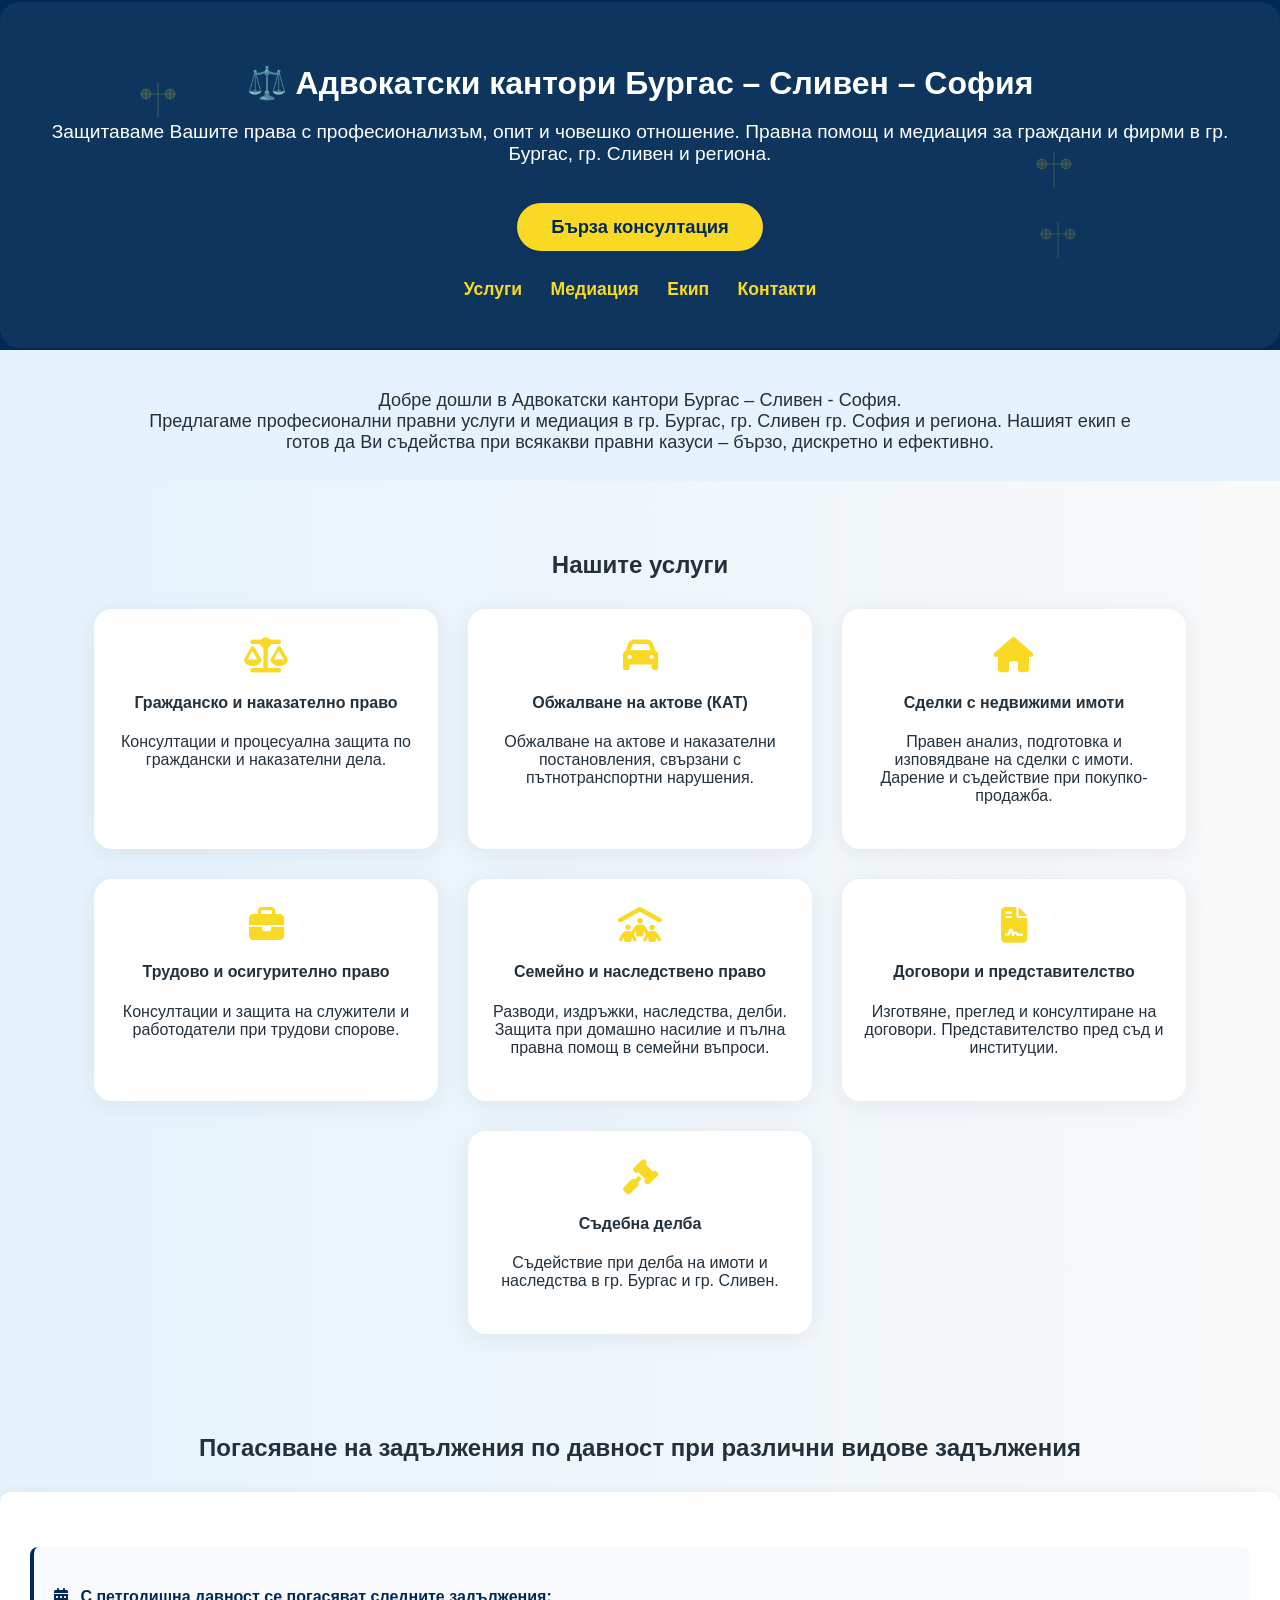
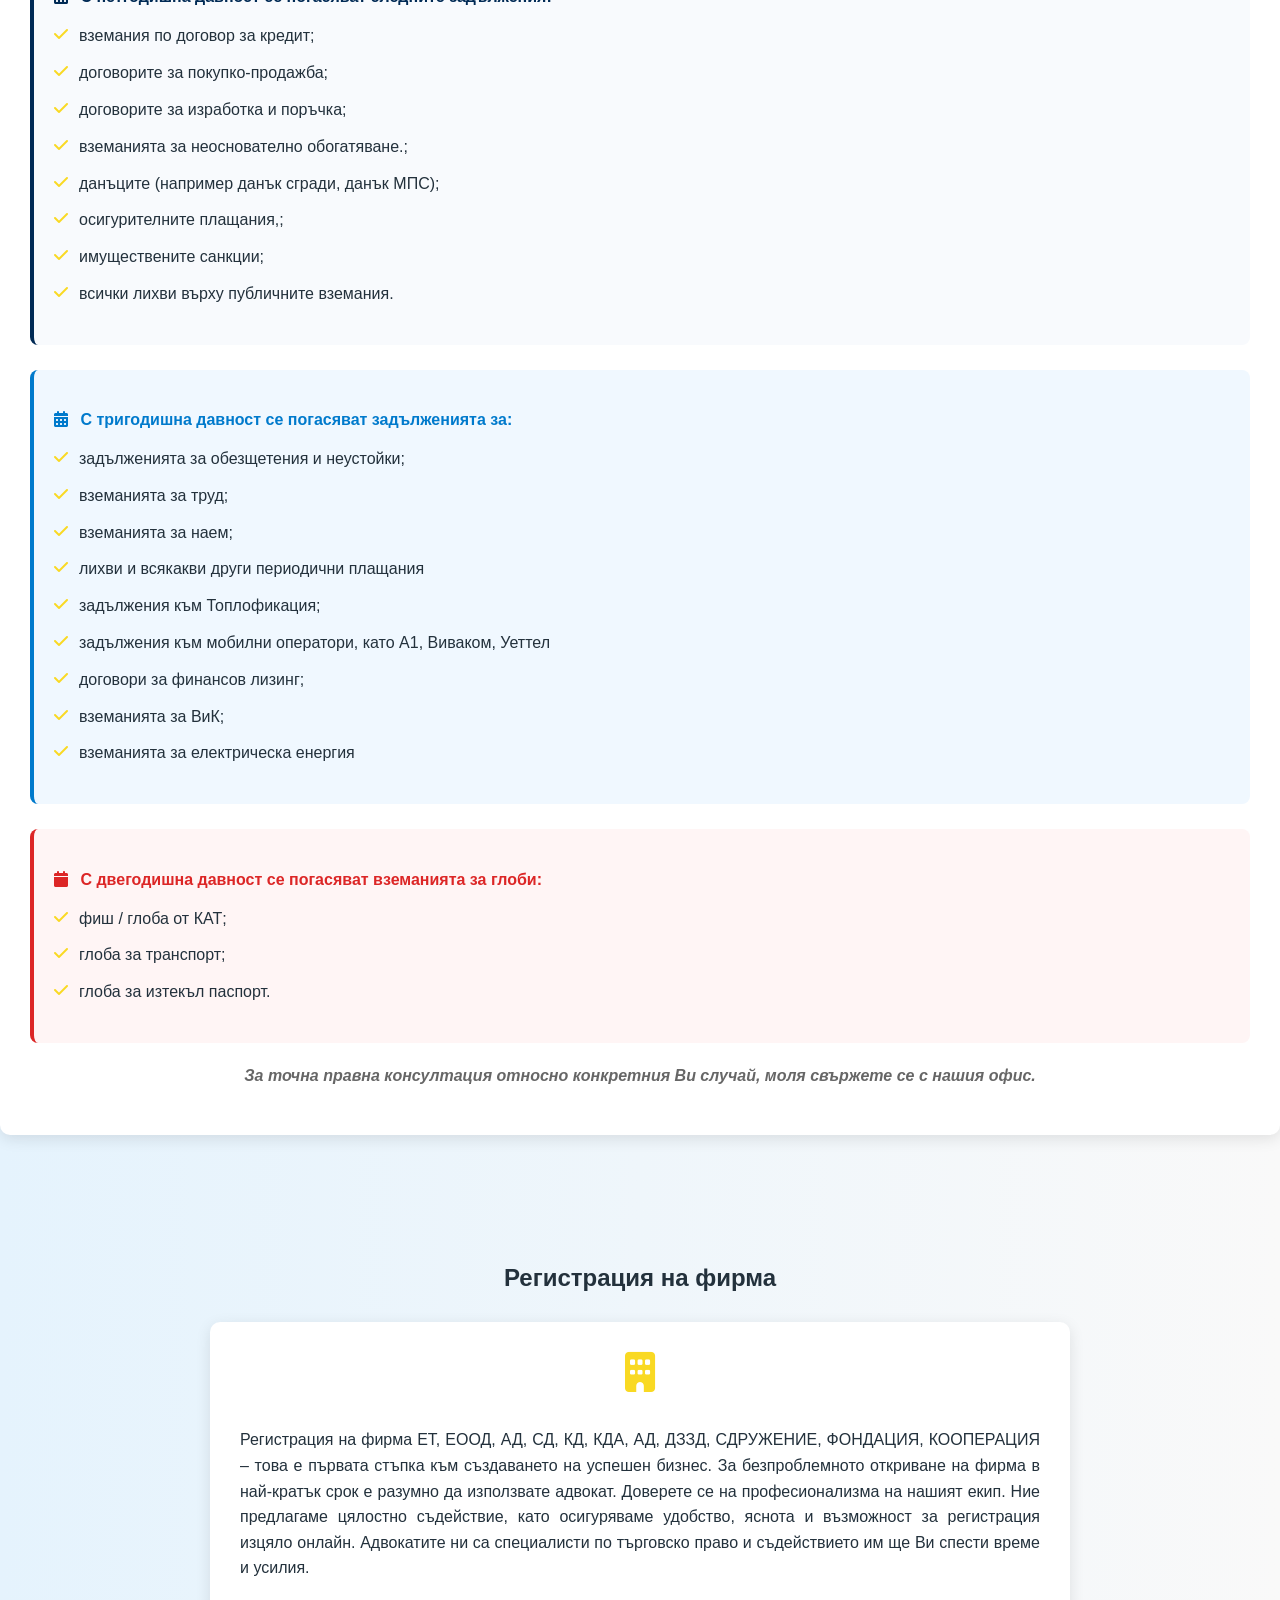
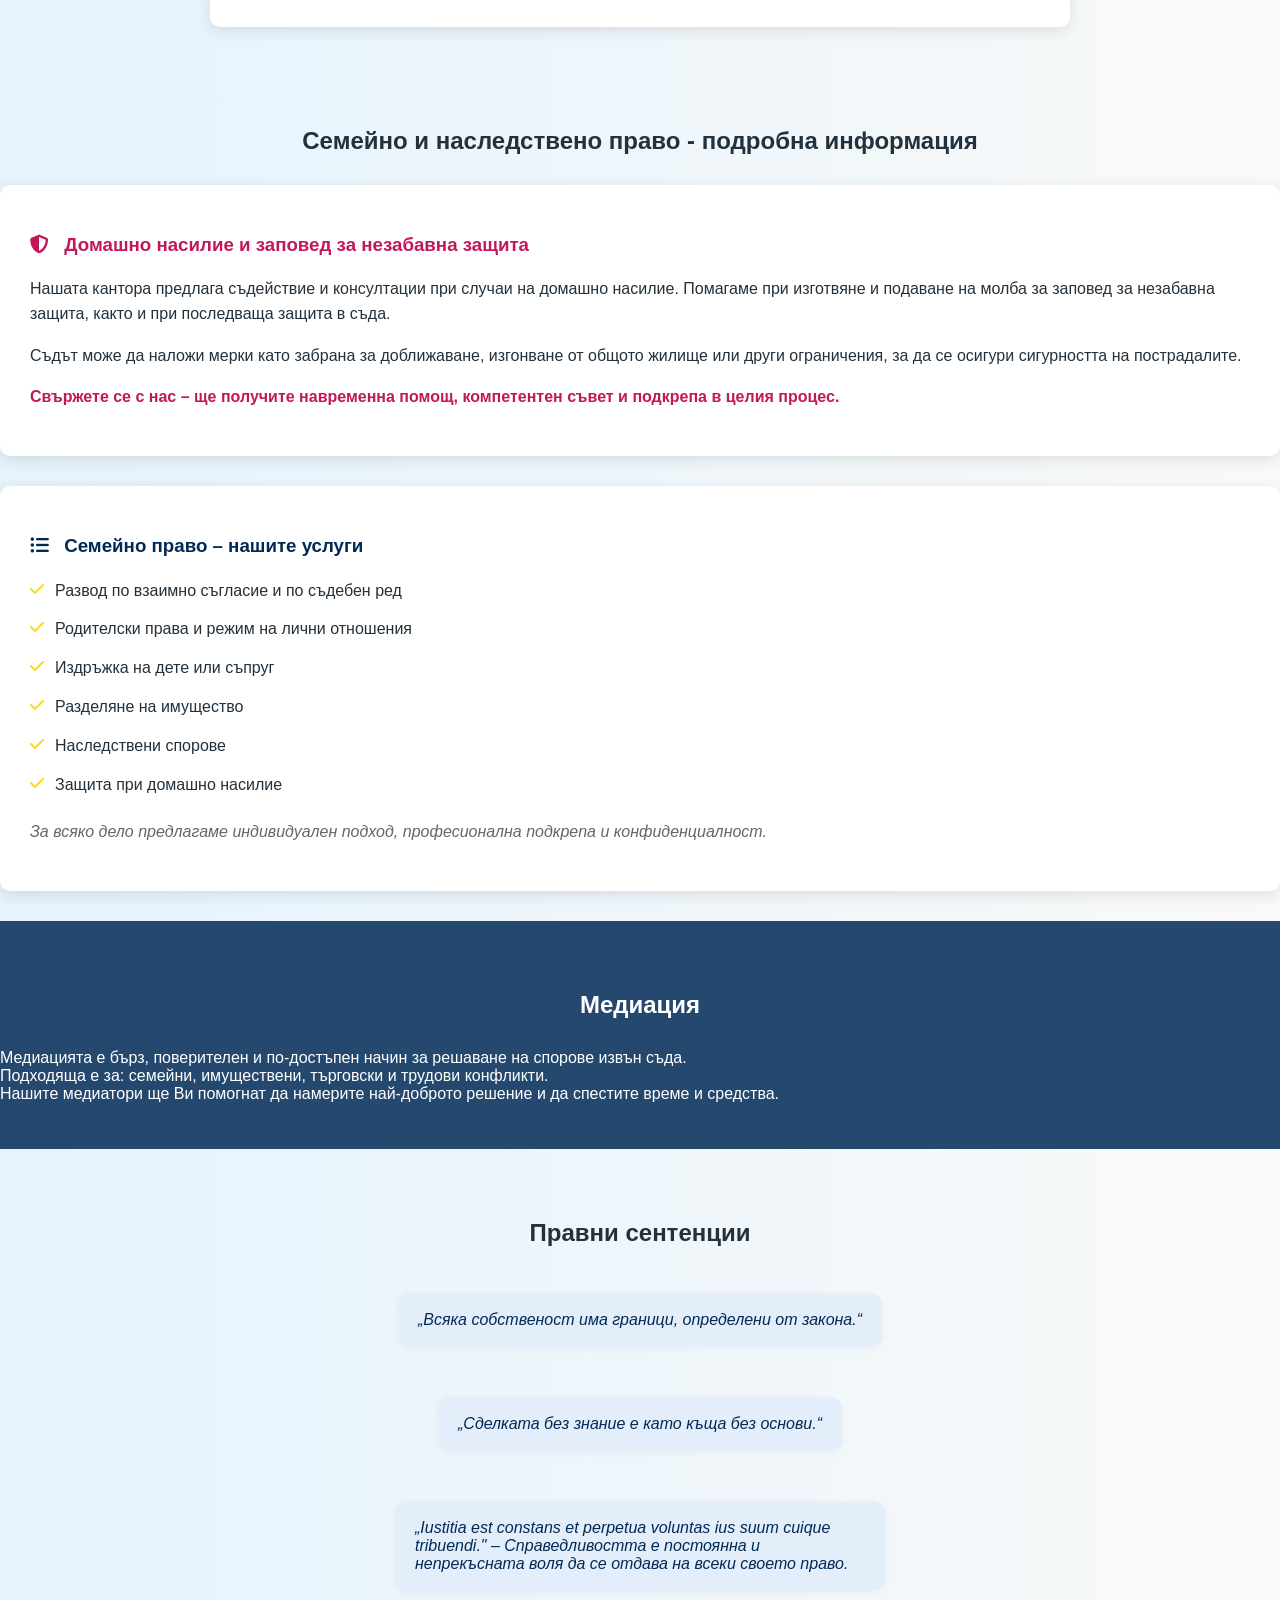
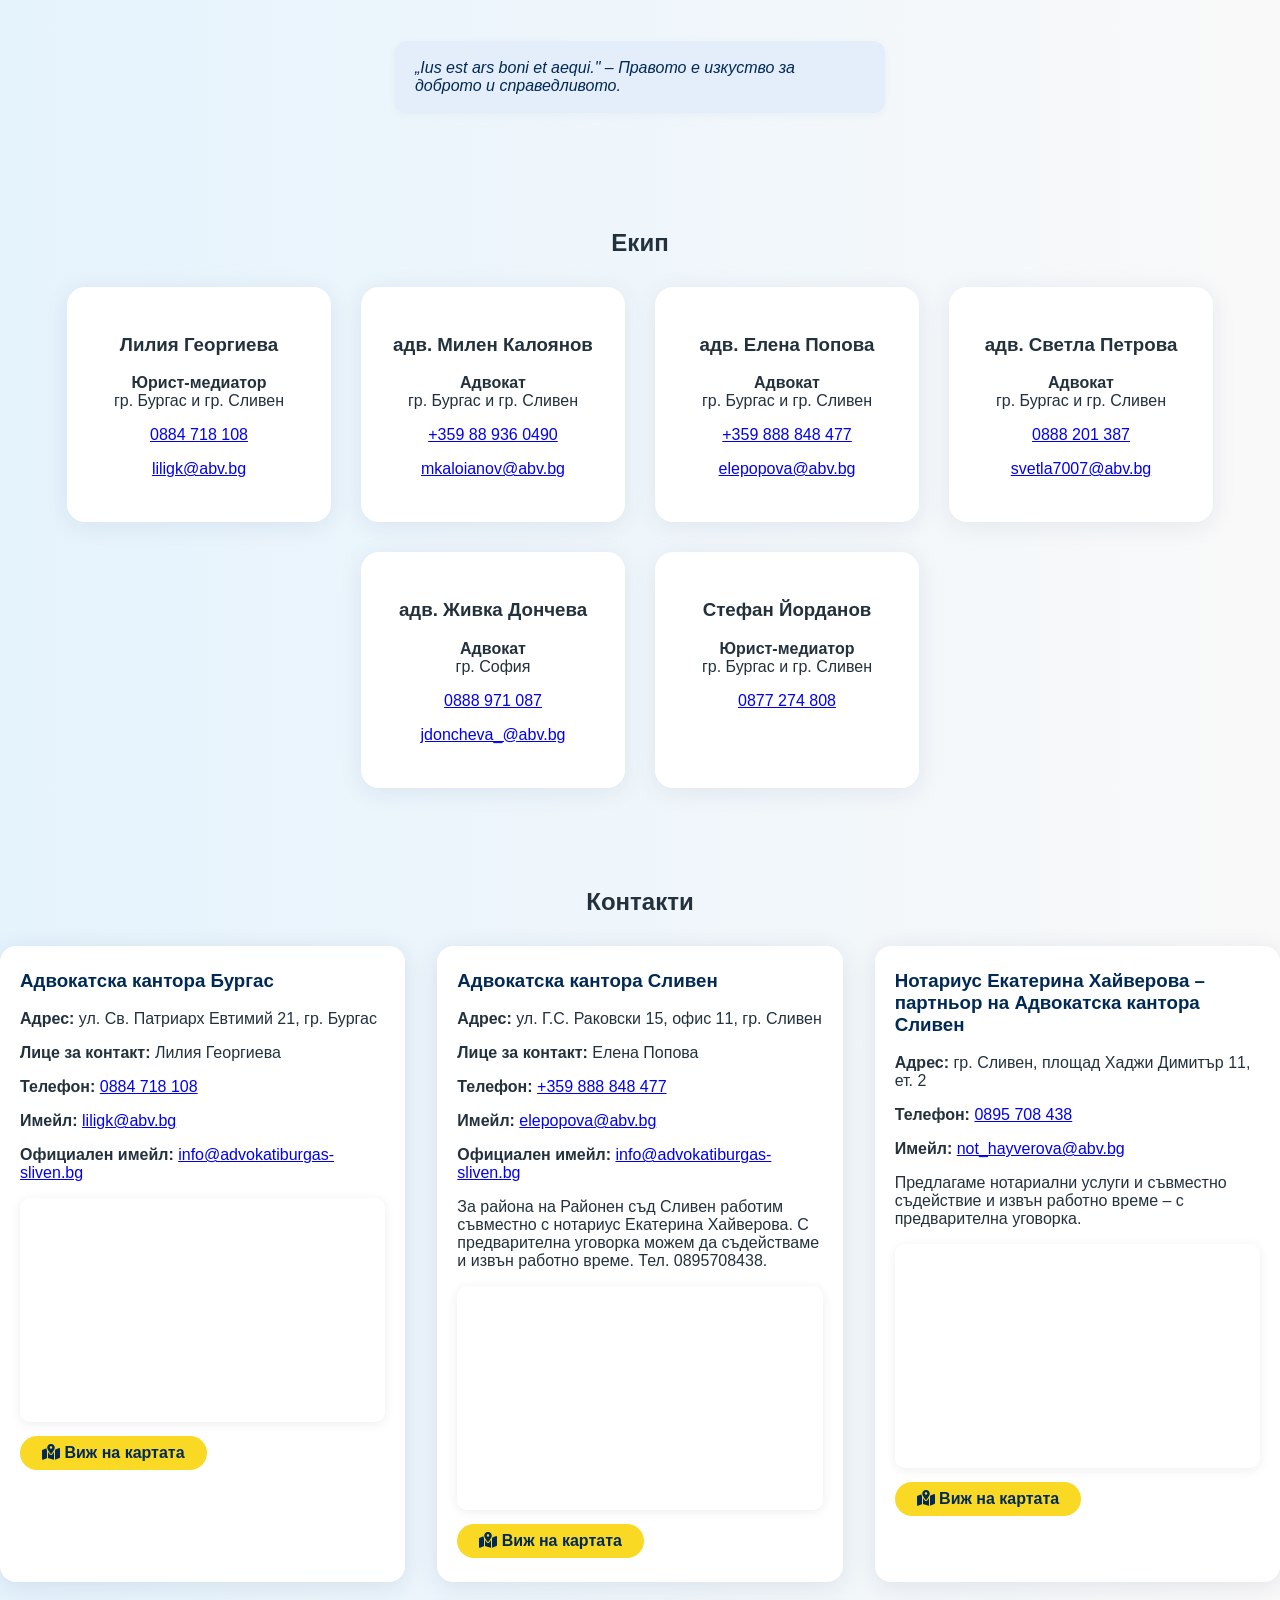
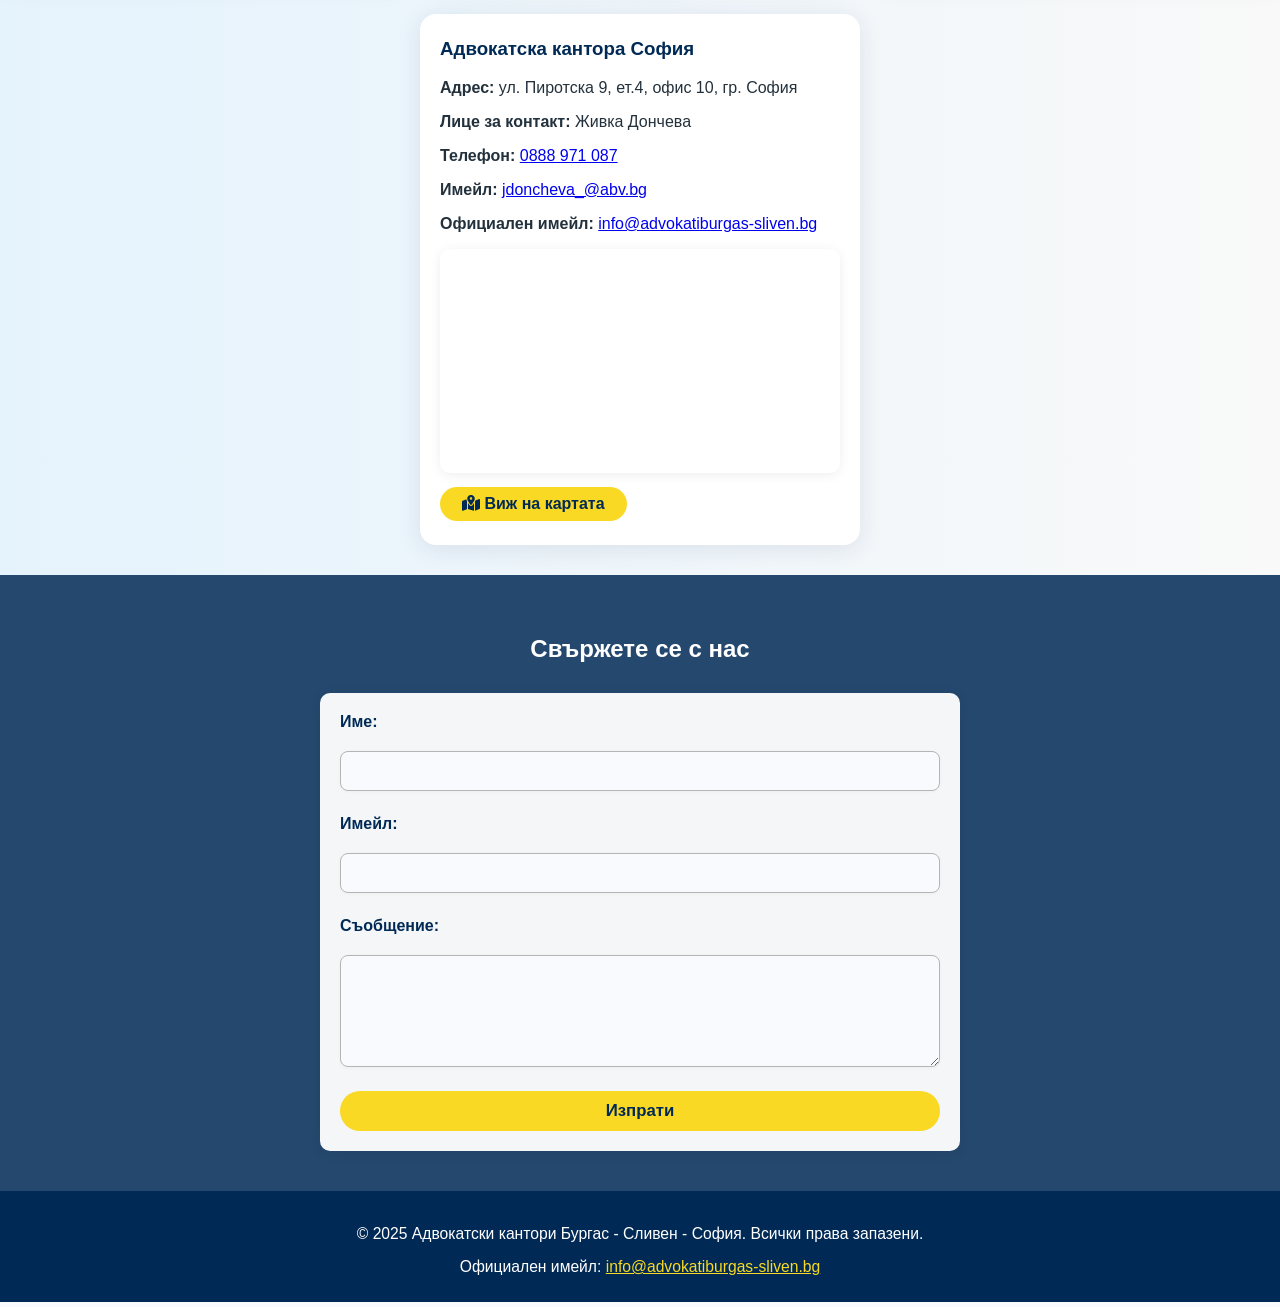
==== commit d6848505: "Correct spelling in welcome message and footer" ====
--- a/index.html
+++ b/index.html
@@ -357,7 +357,7 @@
 
   <section class="welcome">
     <p>
-      Добре дошли в Адвокатска кантора Бургас – Сливен - София.<br>
+      Добре дошли в Адвокатски кантори Бургас – Сливен - София.<br>
       Предлагаме професионални правни услуги и медиация в гр. Бургас, гр. Сливен гр. София и региона. Нашият екип е готов да Ви съдейства при всякакви правни казуси – бързо, дискретно и ефективно.
     </p>
   </section>
@@ -844,7 +844,7 @@
   </section>
 
   <footer>
-    <p>&copy; 2025 Адвокатска кантора Бургас - Сливен - София. Всички права запазени.</p>
+    <p>&copy; 2025 Адвокатски кантори Бургас - Сливен - София. Всички права запазени.</p>
     <p>Официален имейл: <a href="mailto:info@advokatiburgas-sliven.bg" style="color: #f9d923;">info@advokatiburgas-sliven.bg</a></p>
   </footer>
 
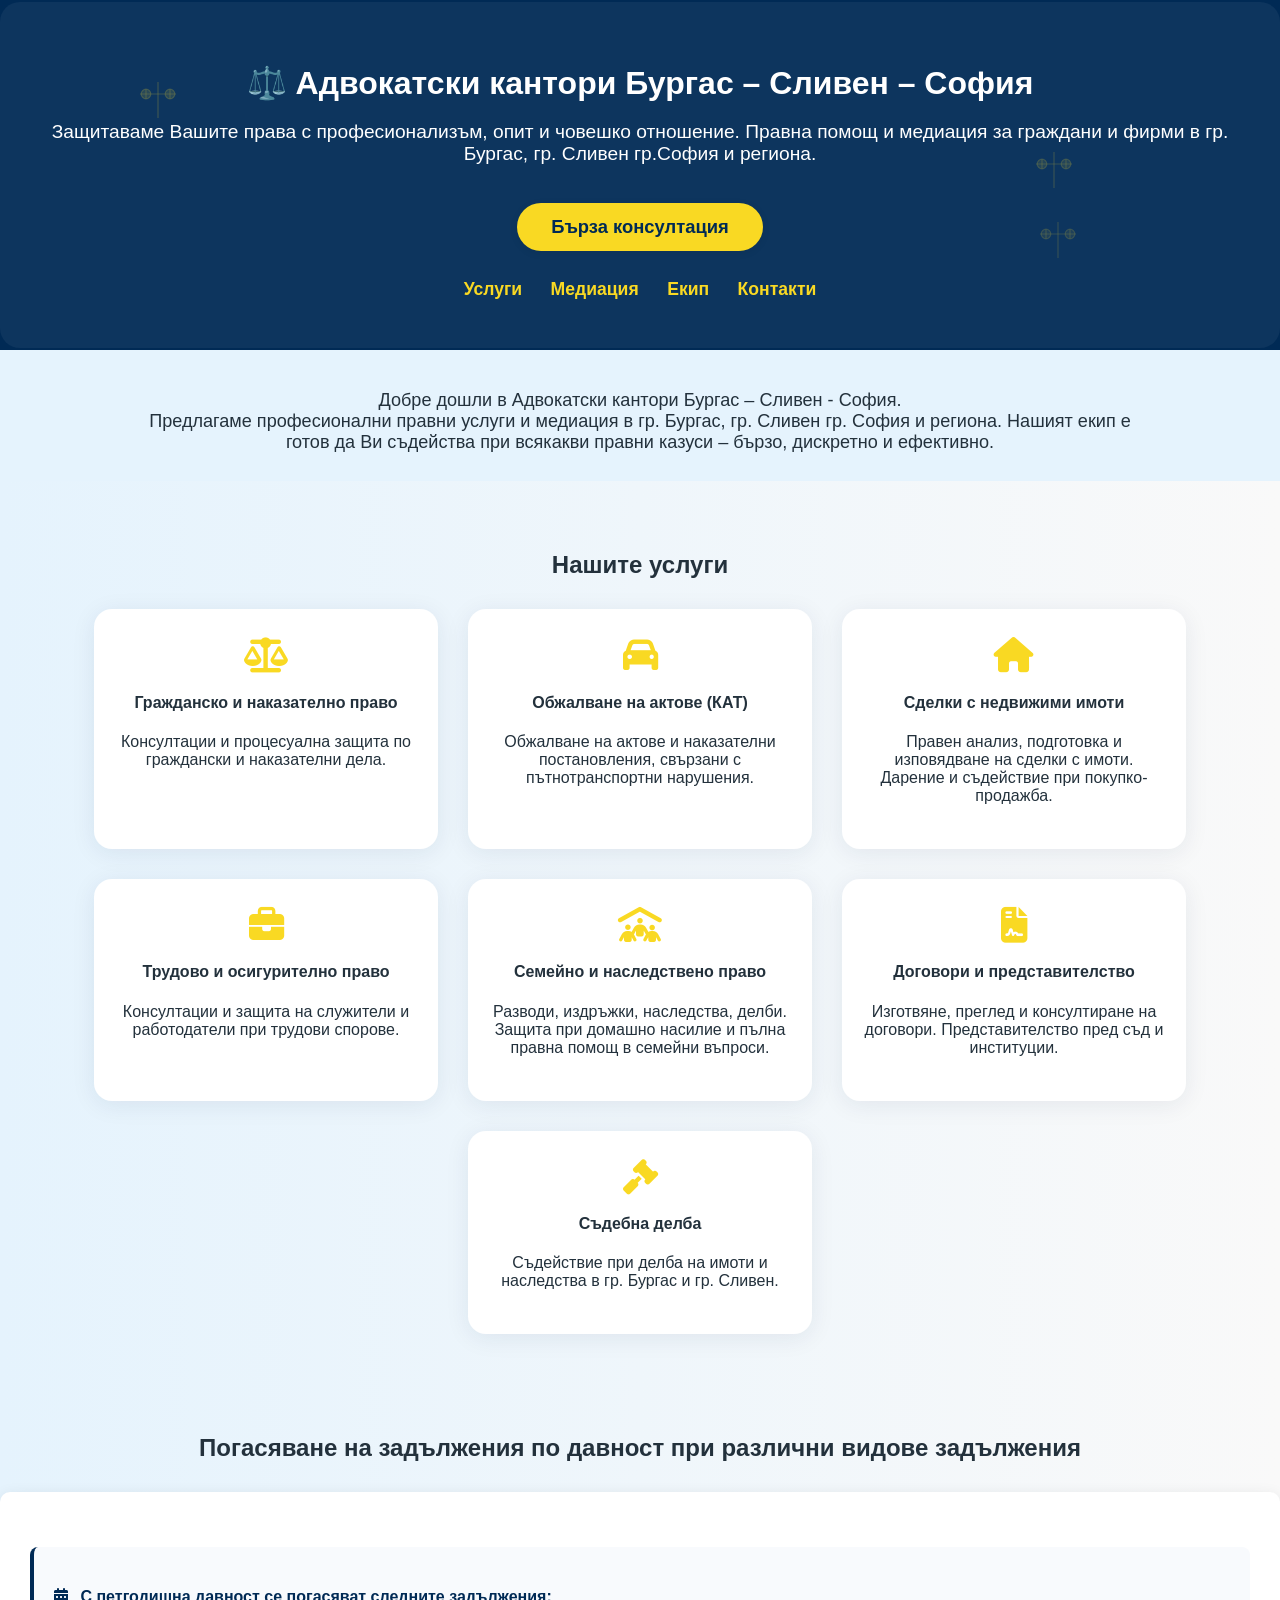
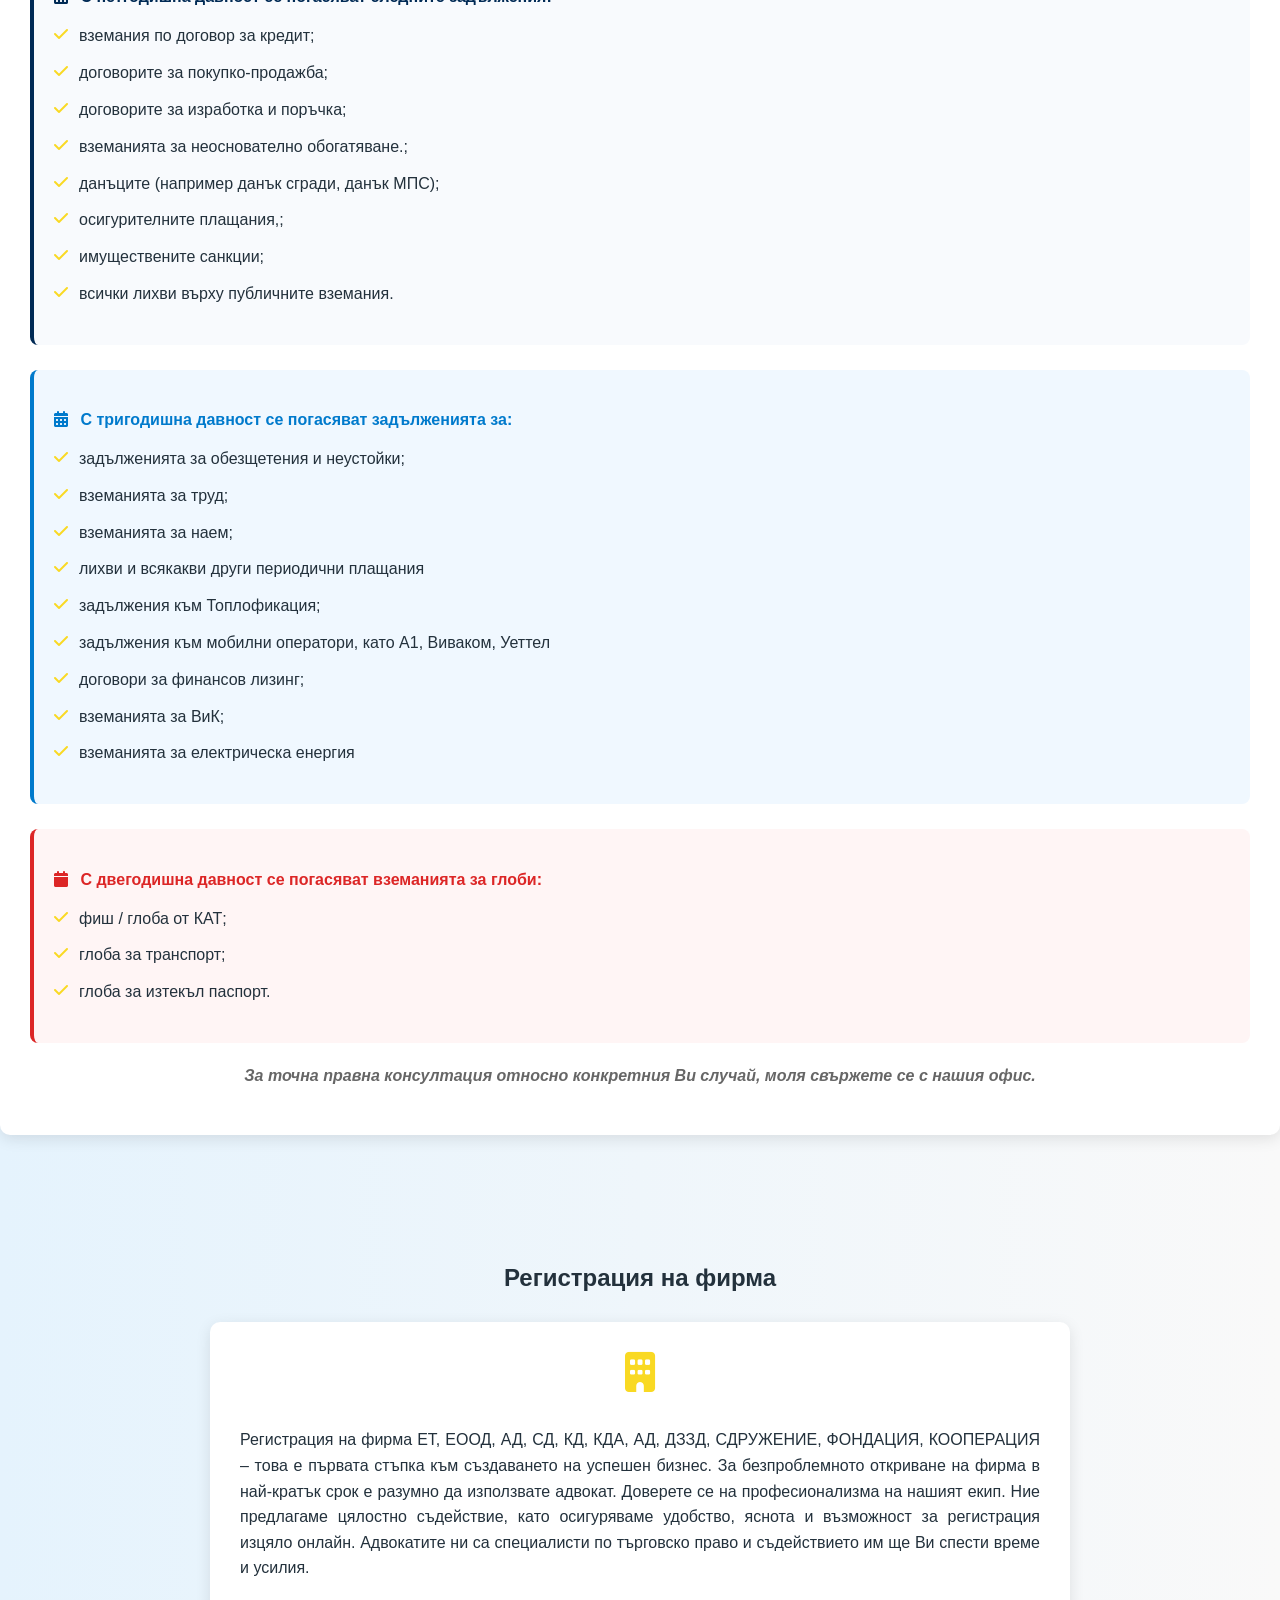
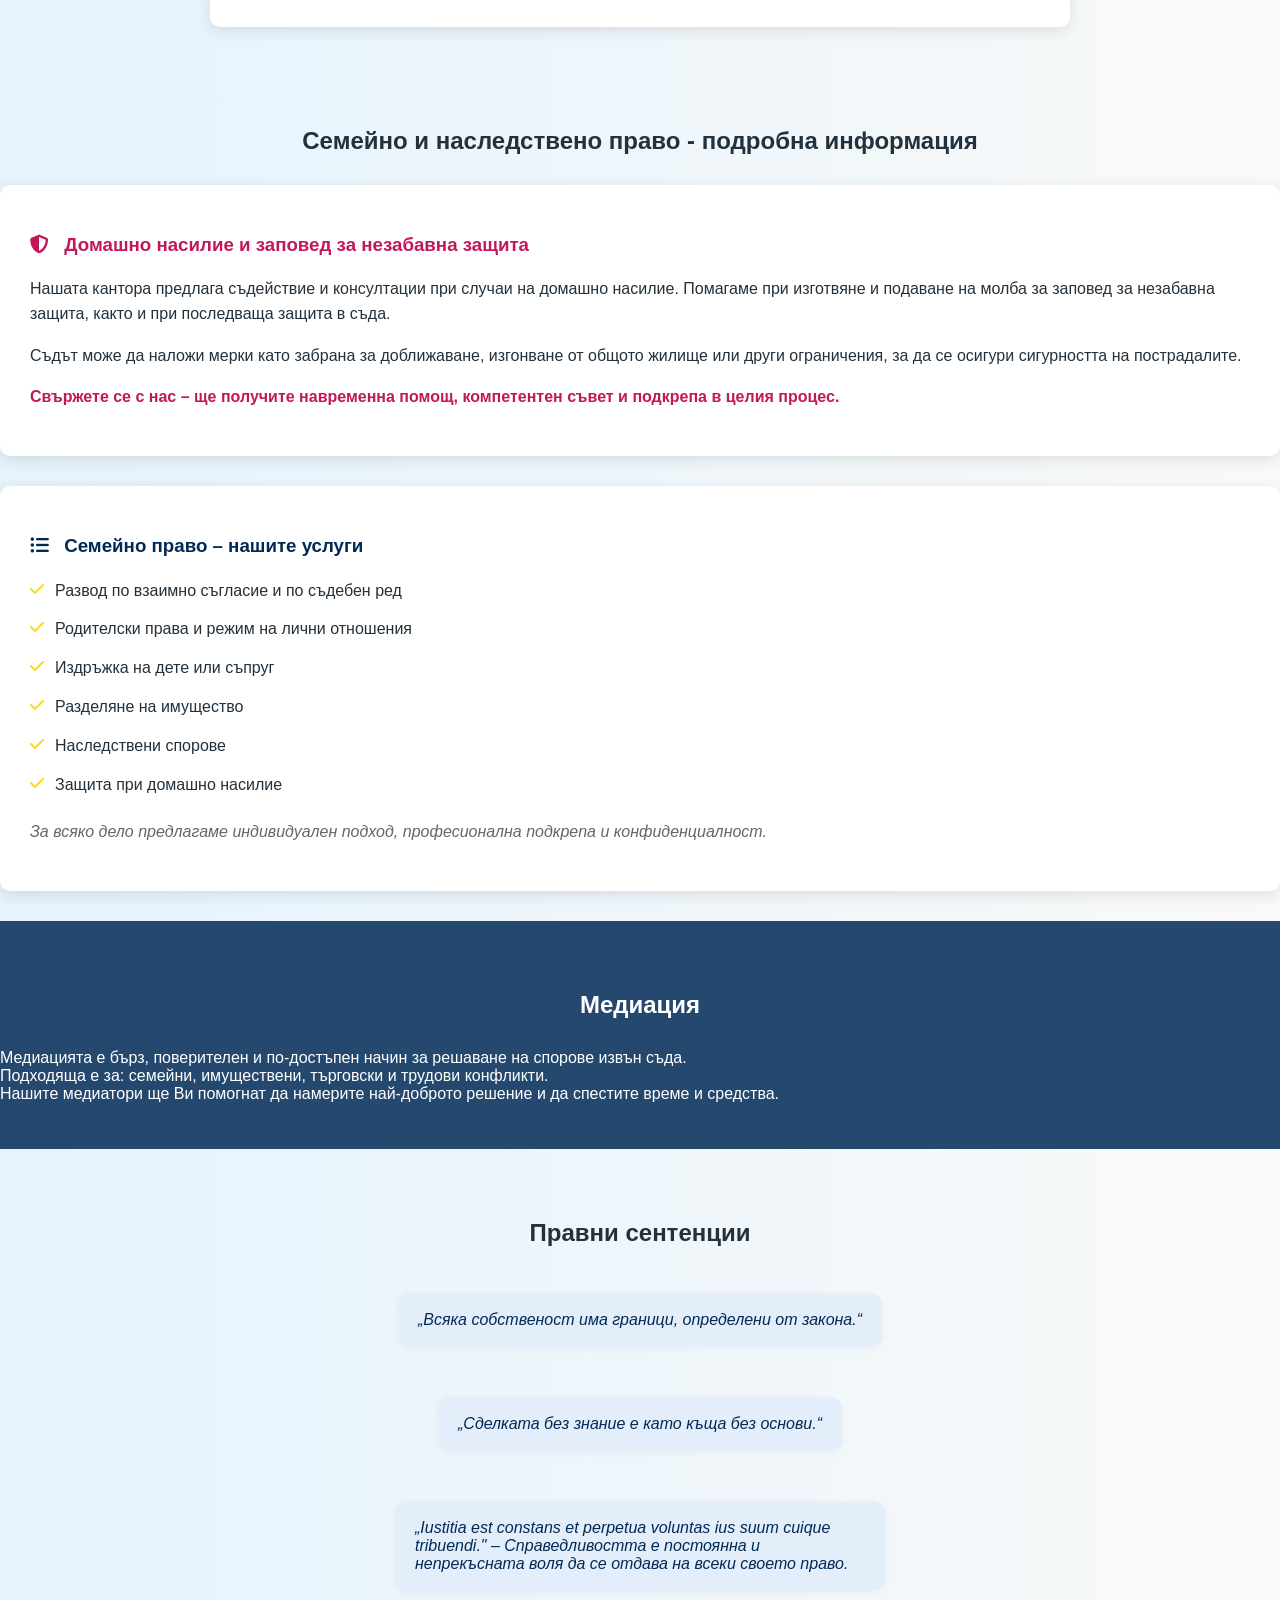
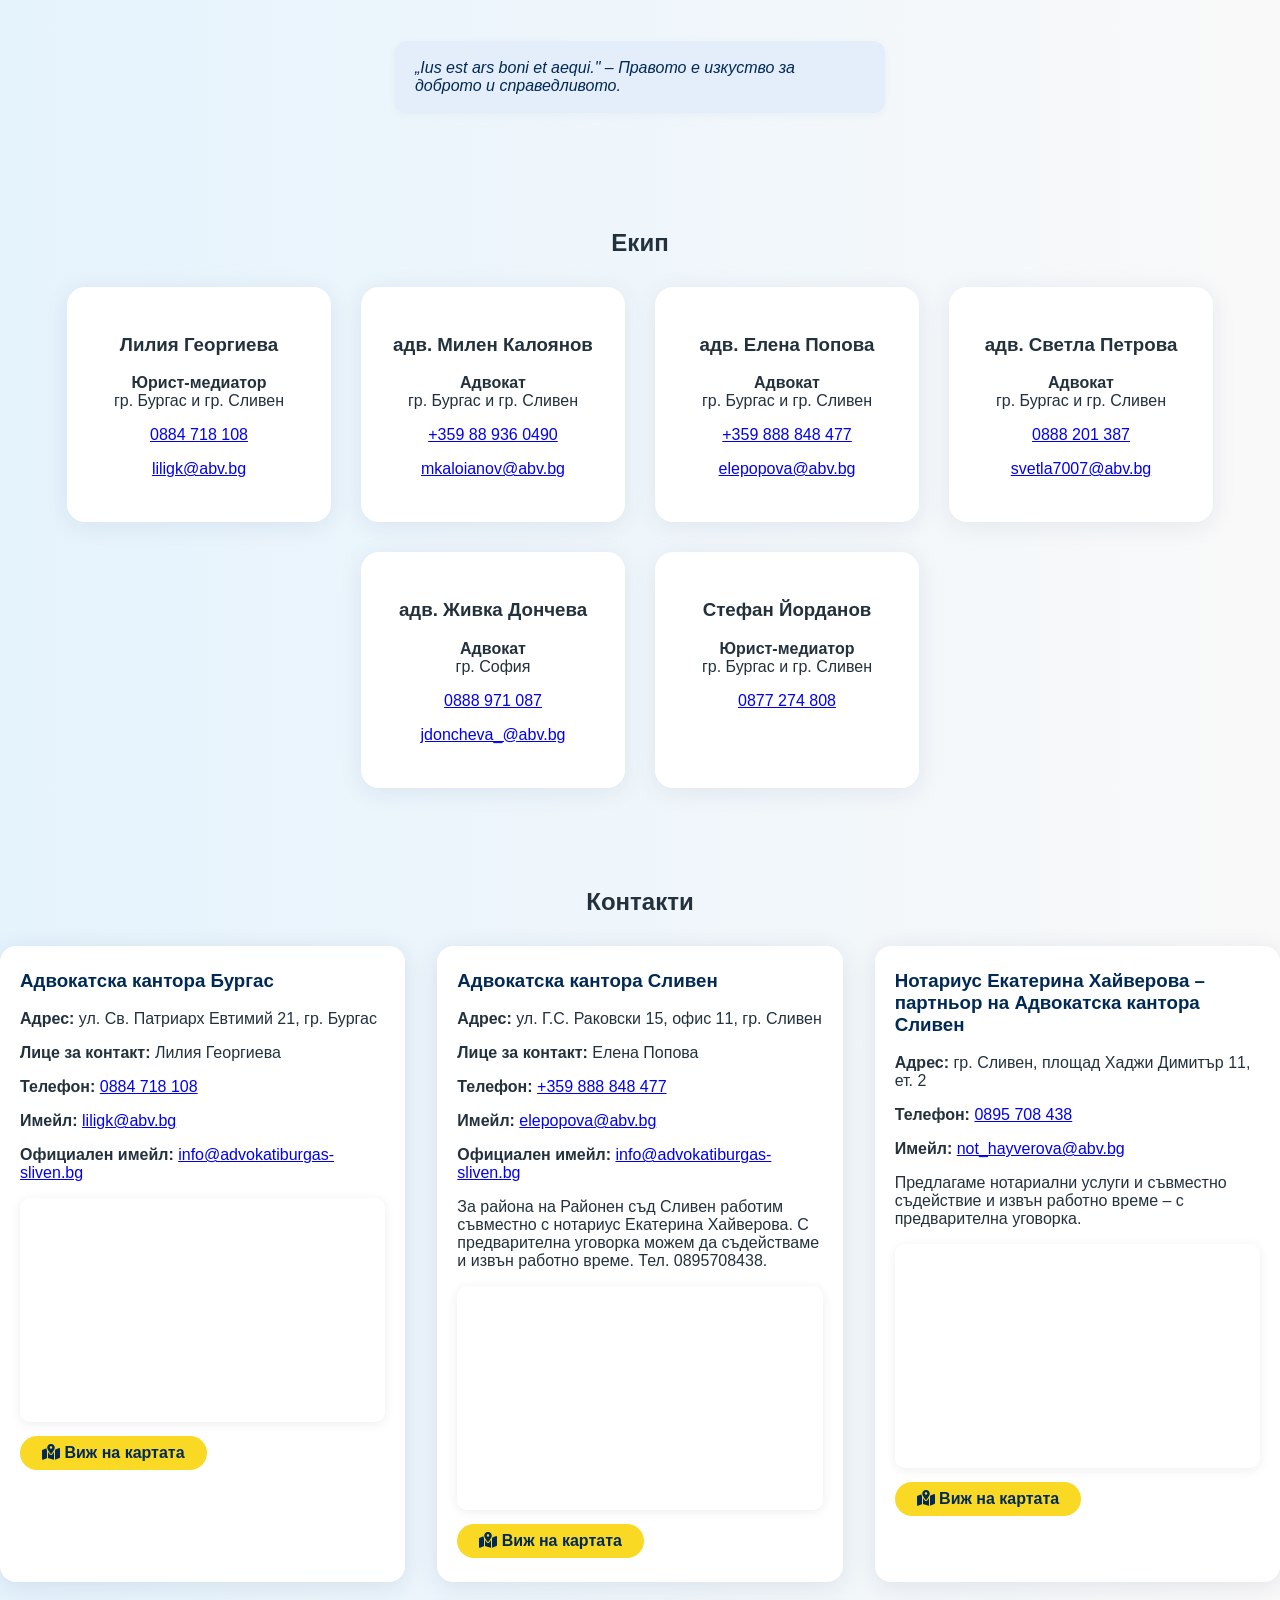
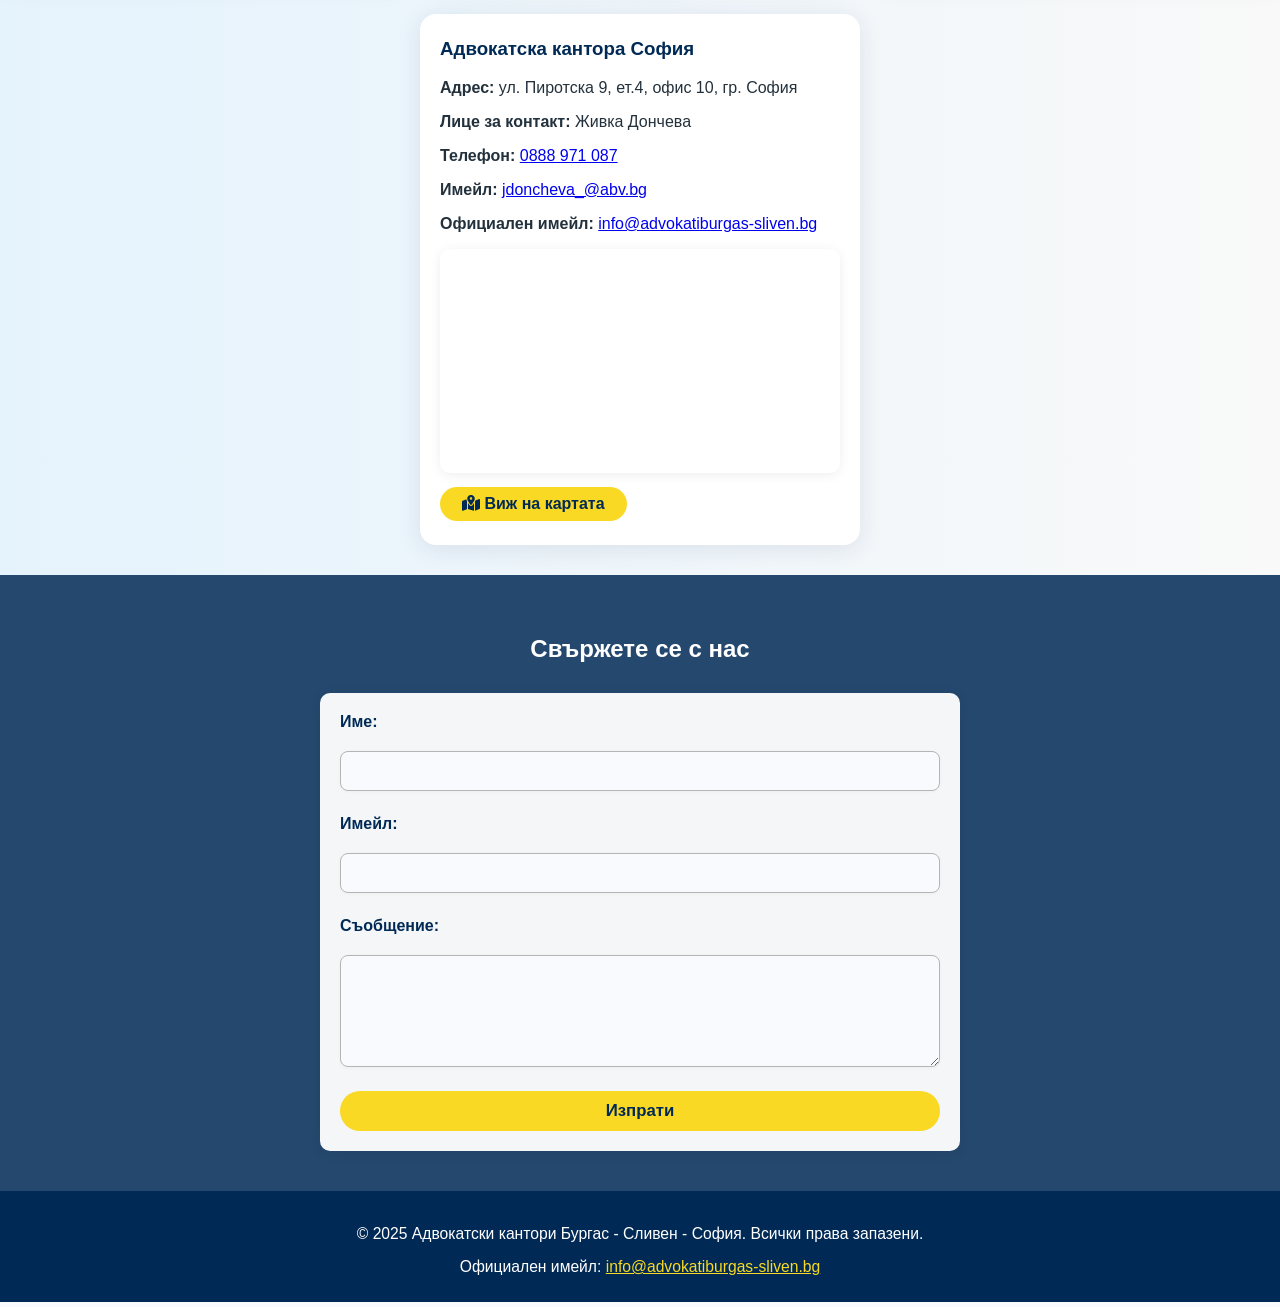
==== commit 398ae323: "Update description in index.html for clarity" ====
--- a/index.html
+++ b/index.html
@@ -331,7 +331,7 @@
     </div>
     <div class="hero-overlay">
       <h1>⚖️ Адвокатски кантори Бургас – Сливен – София</h1>
-      <p>Защитаваме Вашите права с професионализъм, опит и човешко отношение. Правна помощ и медиация за граждани и фирми в гр. Бургас, гр. Сливен и региона.</p>
+      <p>Защитаваме Вашите права с професионализъм, опит и човешко отношение. Правна помощ и медиация за граждани и фирми в гр. Бургас, гр. Сливен гр.София и региона.</p>
       <a href="#contact" class="btn-consult">Бърза консултация</a>
       <nav class="main-nav">
         <a href="#services">Услуги</a>
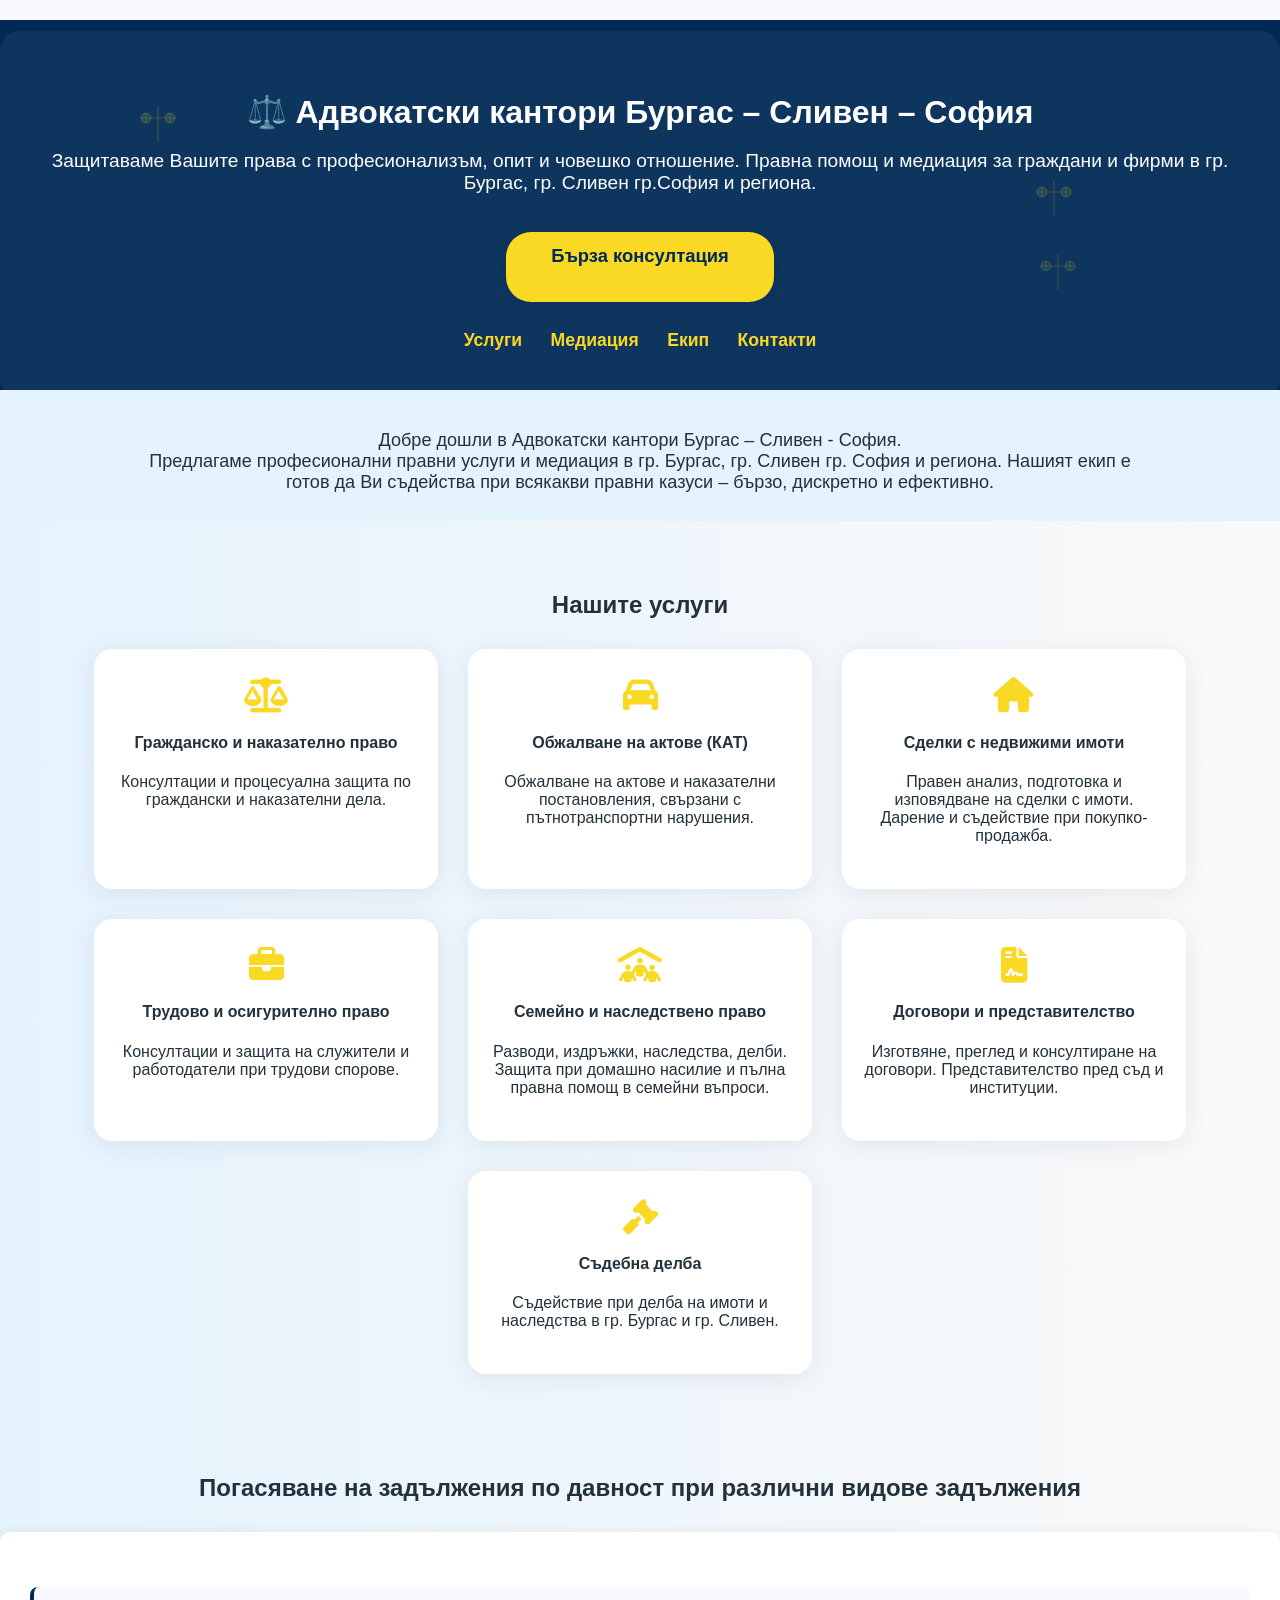
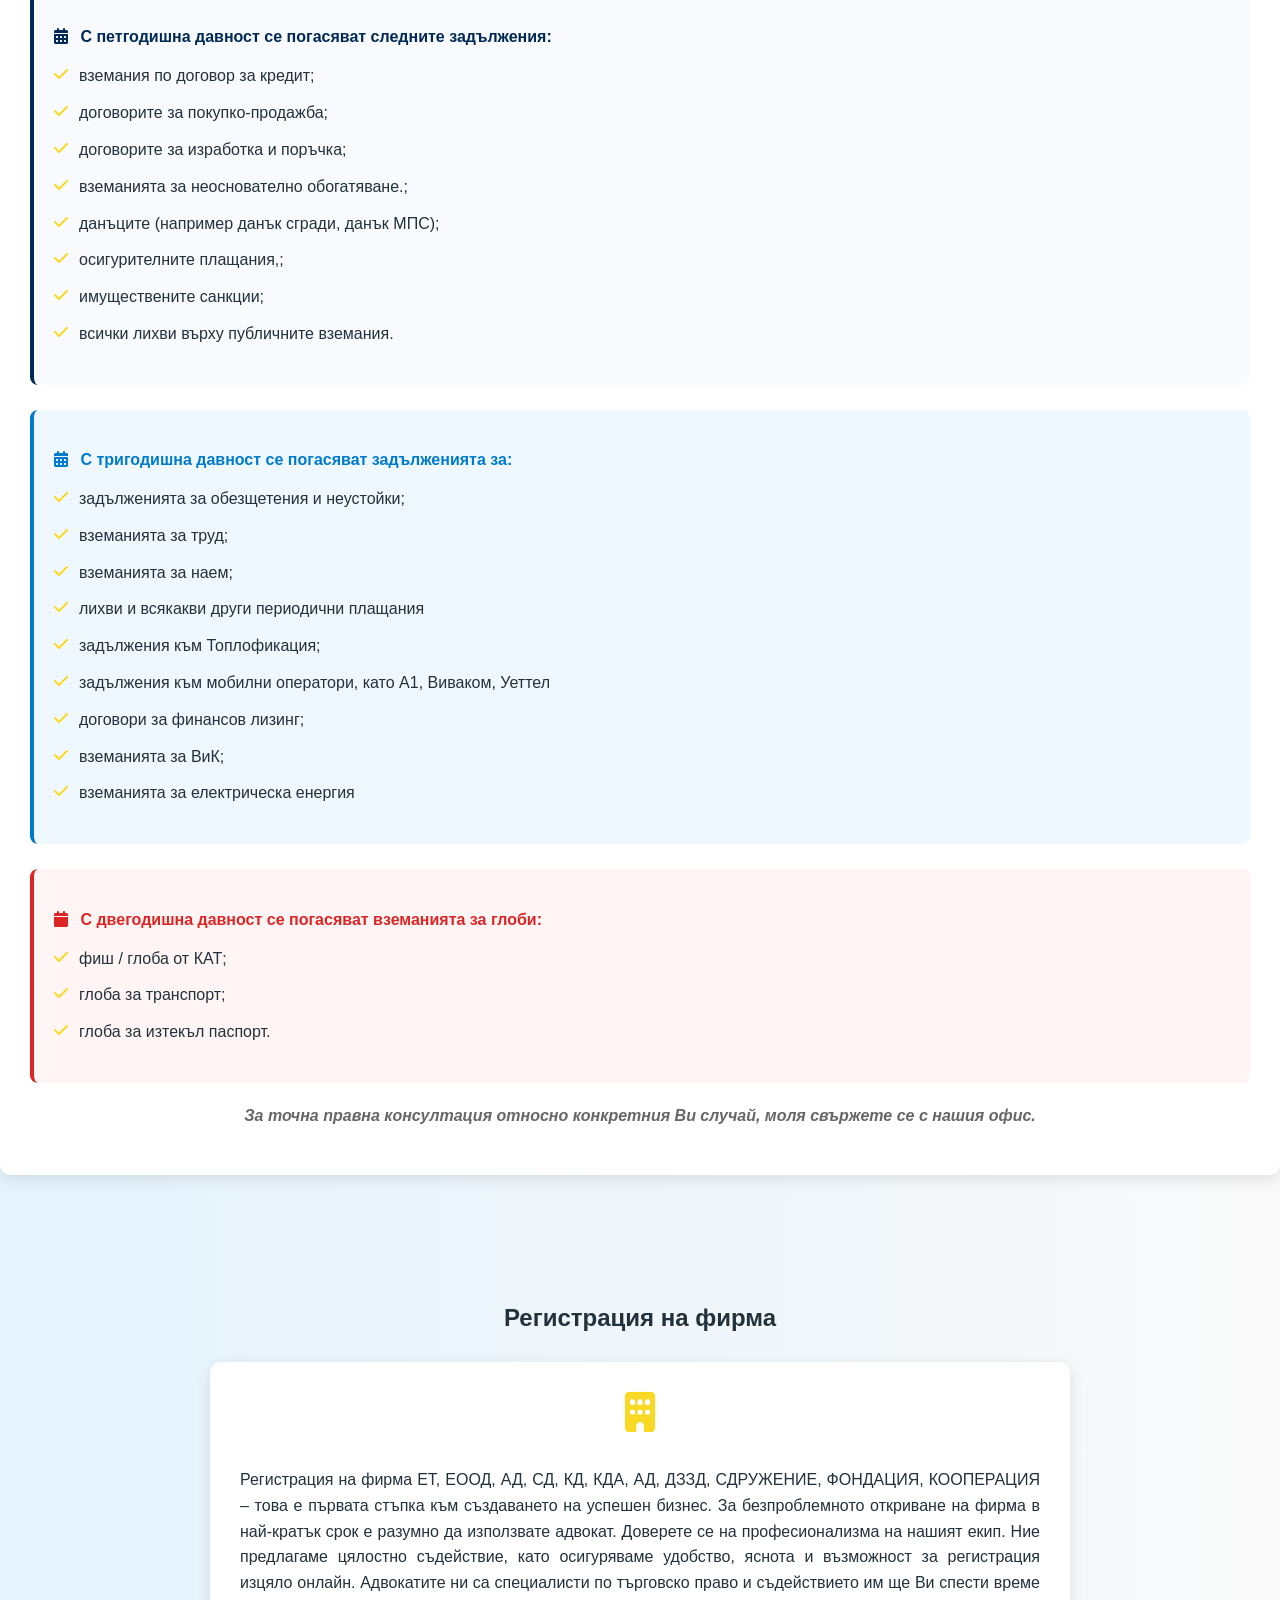
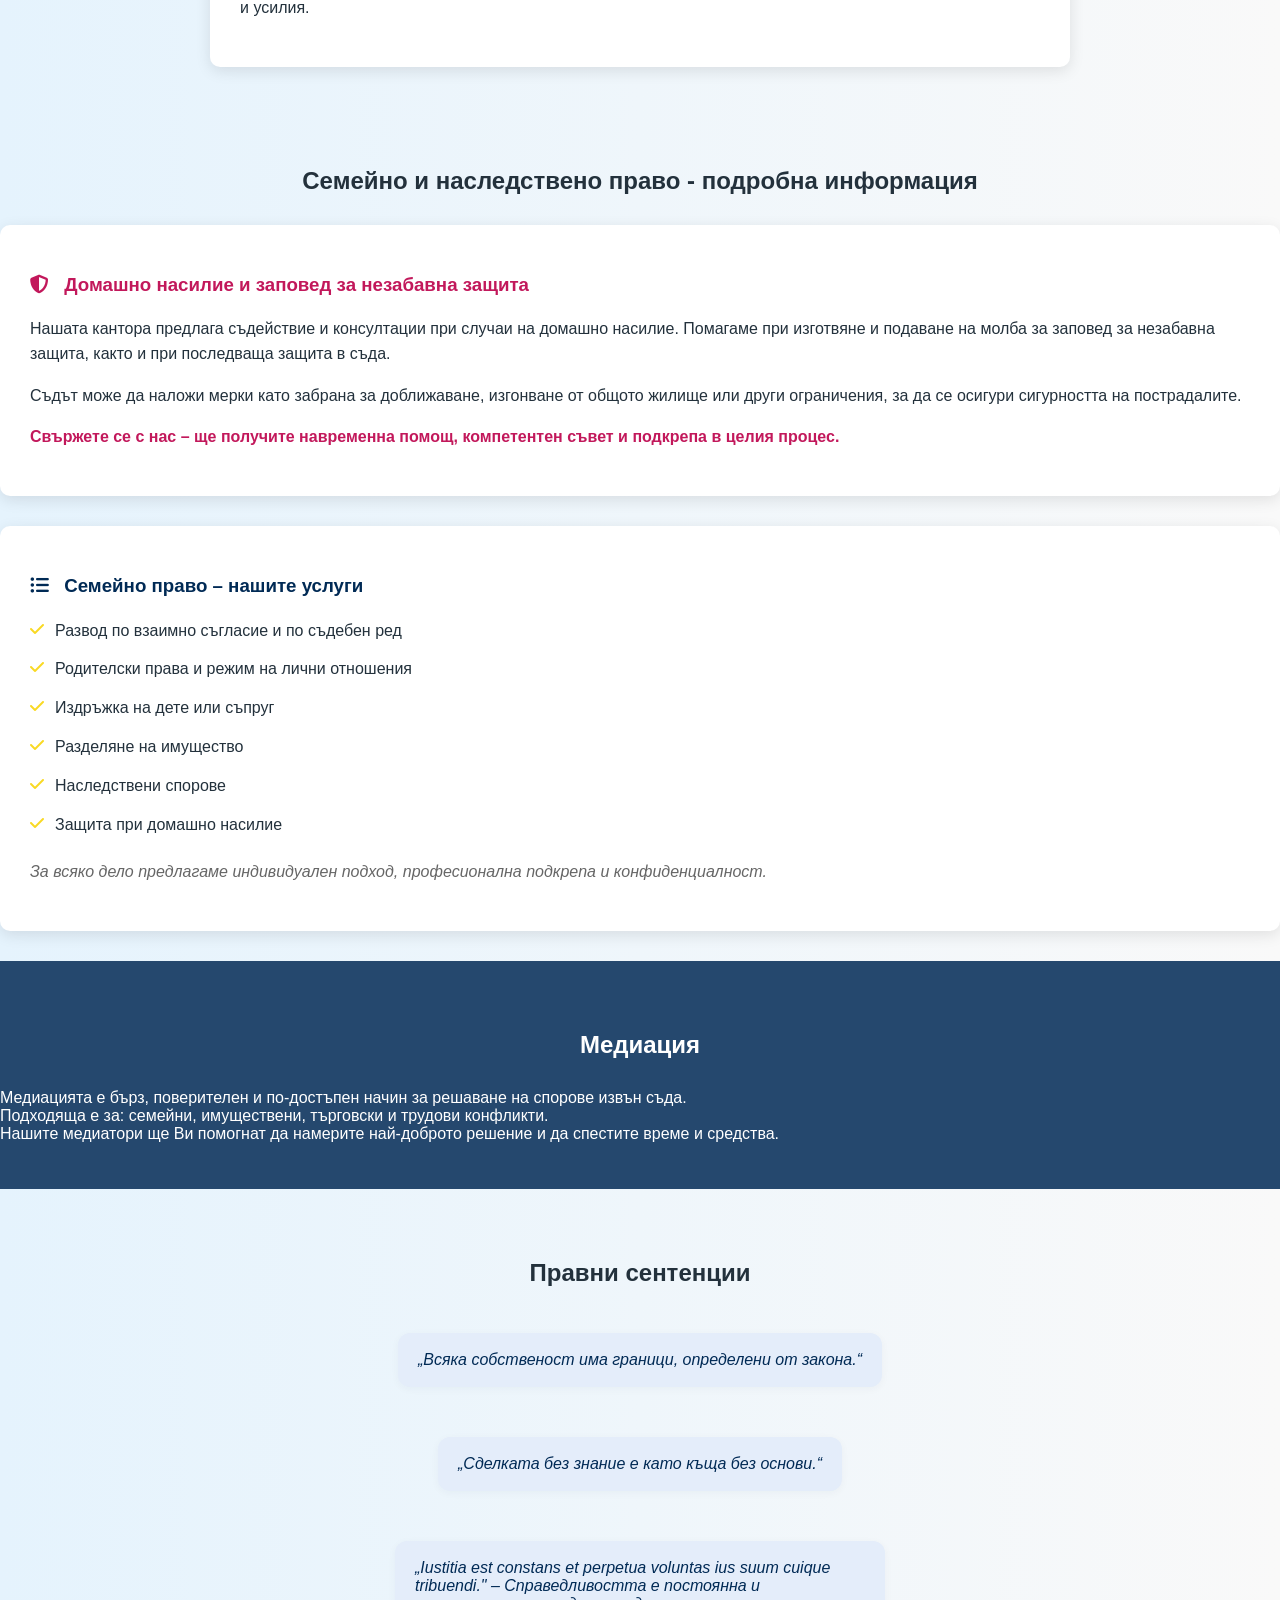
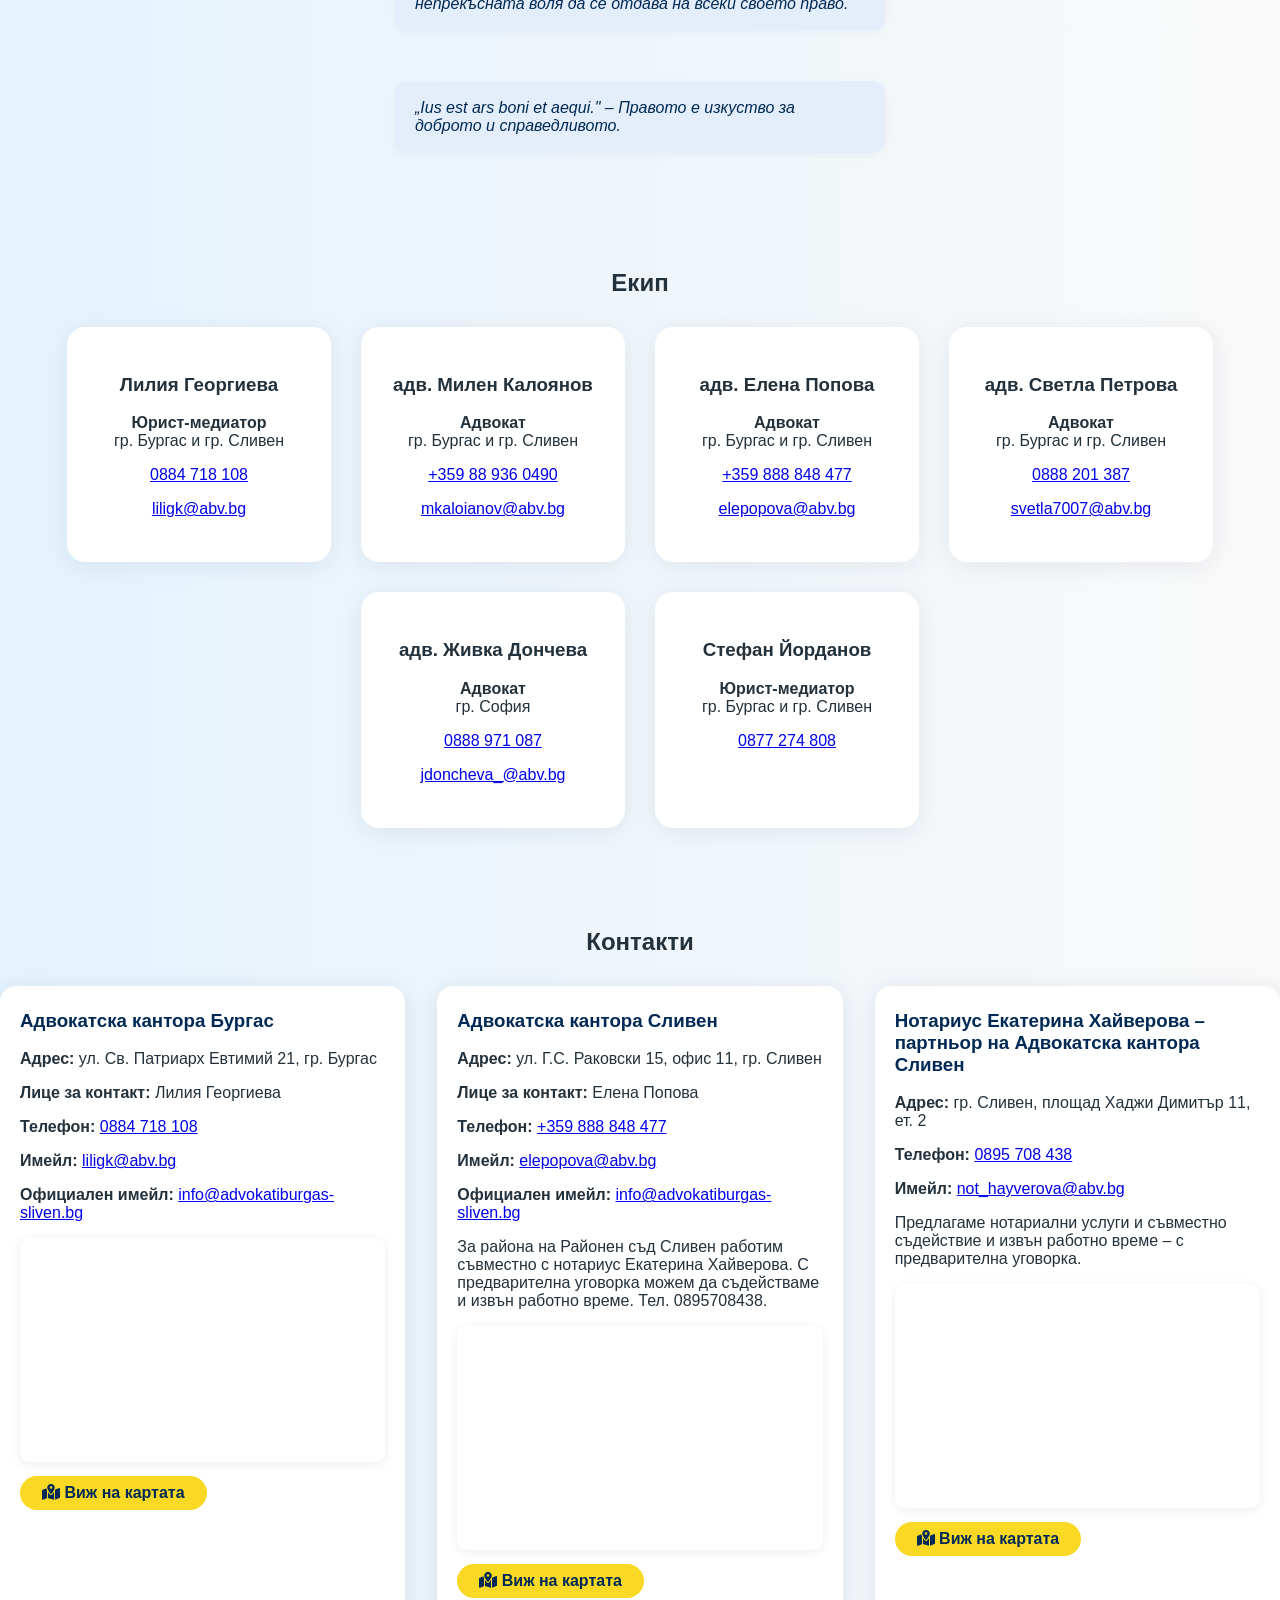
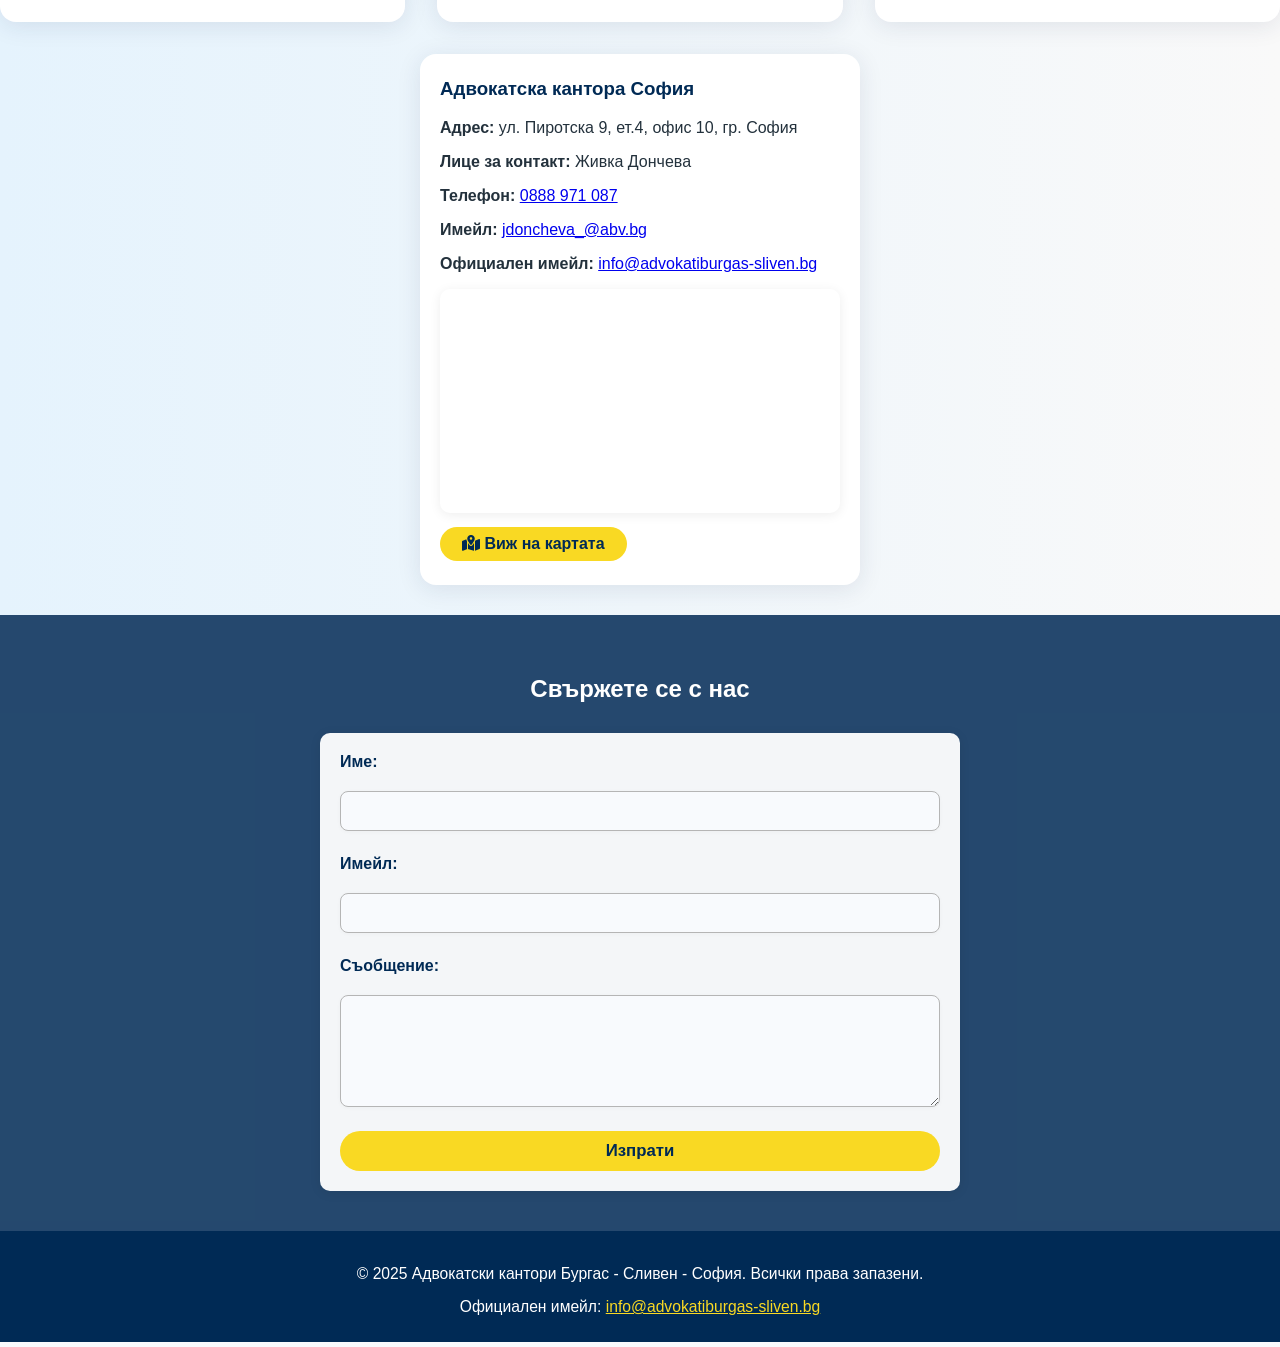
==== commit 4c7a2e35: "Fix mobile view for Facebook/In-App browsers - improved safe zones, touch targets and responsiveness" ====
--- a/index.html
+++ b/index.html
@@ -2,7 +2,7 @@
 <html lang="bg">
 <head>
   <meta charset="UTF-8">
-  <meta name="viewport" content="width=device-width,initial-scale=1.0">
+  <meta name="viewport" content="width=device-width,initial-scale=1.0,viewport-fit=cover,user-scalable=no">
   <title>⚖️ Адвокатски кантори Бургас - Сливен - София | Правна защита и медиация</title>
   <meta name="description" content="Адвокатски кантори гр. Бургас - гр. Сливен -гр. София: гражданско и наказателно право, медиация, сделки с имоти, трудово право, семейно и наследствено право, консултации, представителство.">
   <meta name="keywords" content="адвокати гр. Бургас, адвокат гр. Сливен, медиация, гражданско право, сделки с имоти, трудово право, наследствено право, КАТ, адвокатска кантора">
@@ -11,12 +11,12 @@
   <!-- Open Graph Meta Tags -->
   <meta property="og:title" content="⚖️ Адвокатски кантори Бургас - Сливен - София | Правна защита и медиация">
   <meta property="og:description" content="Адвокатски кантори гр. Бургас - гр. Сливен -гр. София: гражданско и наказателно право, медиация, сделки с имоти, трудово право, семейно и наследствено право, консултации, представителство.">
-  <meta property="og:image" content="https://advokatiburgas-sliven.bg/logo-burgas-sliven.png">
+  <meta property="og:image" content="https://advokatiburgas-sliven.bg/share-1200x630.png">
   <meta property="og:image:alt" content="Адвокатски кантори Бургас - Сливен -София лого">
   <meta property="og:image:width" content="1200">
   <meta property="og:image:height" content="630">
   <meta property="og:image:type" content="image/png">
-  <meta property="og:image:secure_url" content="https://advokatiburgas-sliven.bg/logo-burgas-sliven.png">
+  <meta property="og:image:secure_url" content="https://advokatiburgas-sliven.bg/share-1200x630.png">
   <meta property="og:url" content="https://advokatiburgas-sliven.bg/">
   <meta property="og:type" content="website">
   <meta property="og:locale" content="bg_BG">
@@ -25,7 +25,7 @@
   <meta name="twitter:card" content="summary">
   <meta name="twitter:title" content="⚖️ Адвокатски кантори Бургас - Сливен - София | Правна защита и медиация">
   <meta name="twitter:description" content="Адвокатска кантора гр. Бургас - гр. Сливен: гражданско и наказателно право, медиация, сделки с имоти, трудово право, семейно и наследствено право, консултации, представителство.">
-  <meta name="twitter:image" content="https://advokatiburgas-sliven.bg/logo-burgas-sliven.png">
+  <meta name="twitter:image" content="https://advokatiburgas-sliven.bg/share-1200x630.png">
   <meta name="twitter:image:alt" content="Адвокатски кантори Бургас - Сливен -София  лого">
   
   <!-- Favicon -->
@@ -47,9 +47,9 @@
     "name": "Адвокатски кантори Бургас - Сливен -София",
     "alternateName": ["Адвокатска кантора Бургас", "Адвокатска кантора Сливен", "Адвокатска кантора София"],
     "description": "Професионални правни услуги и медиация в гр. Бургас, гр. Сливен, гр. София. Гражданско и наказателно право, медиация, сделки с имоти, трудово право, семейно и наследствено право.",
-    "url": "https://advokati-burgas-sliven.bg",
-    "logo": "https://advokati-burgas-sliven.bg/logo-burgas-sliven.png",
-    "image": "https://advokati-burgas-sliven.bg/logo-burgas-sliven.png",
+    "url": "https://advokatiburgas-sliven.bg",
+    "logo": "https://advokatiburgas-sliven.bg/logo-burgas-sliven.png",
+    "image": "https://advokatiburgas-sliven.bg/logo-burgas-sliven.png",
     "foundingDate": "2020",
     "areaServed": [
       {
--- a/style.css
+++ b/style.css
@@ -4,6 +4,8 @@
   padding: 0;
   background: #f8fafd;
   color: #23313c;
+  /* Safe area for Facebook/In-App browsers */
+  padding-top: env(safe-area-inset-top);
 }
 
 .hero {
@@ -16,6 +18,8 @@
   justify-content: center;
   position: relative;
   overflow: hidden;
+  /* Safe zone for Facebook/In-App browsers */
+  padding-top: max(20px, env(safe-area-inset-top));
 }
 
 .floating-scales {
@@ -129,6 +133,10 @@
   text-decoration: none;
   box-shadow: 0 2px 8px rgba(0,0,0,0.07);
   transition: background 0.2s;
+  /* Improved touch target for mobile */
+  min-height: 44px;
+  min-width: 200px;
+  line-height: 1.2;
 }
 .btn-consult:hover { background: #fbbf24; }
 
@@ -339,6 +347,27 @@
   font-size: 1px;
 }
 
+/* Facebook/In-App Browser specific adjustments */
+@supports (padding: max(0px)) {
+  body {
+    /* Enhanced safe area for iOS devices in Facebook/Instagram */
+    padding-top: max(20px, env(safe-area-inset-top));
+  }
+}
+
+/* Facebook WebView and In-App browser adjustments */
+@media (max-width: 600px) and (display-mode: browser) {
+  .hero {
+    /* Extra top padding for Facebook/Instagram in-app browser */
+    padding-top: max(60px, calc(env(safe-area-inset-top) + 40px));
+  }
+  
+  .hero-overlay {
+    /* Ensure content is visible even with Facebook overlay */
+    margin-top: 20px;
+  }
+}
+
 @media (max-width: 900px) {
   .team-cards, .services-list, .offices-wrapper {
     flex-direction: column;
@@ -350,55 +379,128 @@
 }
 
 @media (max-width: 600px) {
+  body {
+    /* Additional safe zone for Facebook/In-App browsers */
+    padding-top: max(20px, env(safe-area-inset-top));
+  }
+  
   .hero {
     height: auto;
-    padding: 24px 5vw;
-  }
+    min-height: 380px;
+    padding: max(40px, calc(env(safe-area-inset-top) + 20px)) 5vw 30px 5vw;
+  }
+  
   .hero-overlay {
-    padding: 20px 4vw;
+    padding: 25px 4vw;
     border-radius: 12px;
-  }
+    /* Ensure content isn't hidden by Facebook overlay */
+    margin-top: 10px;
+  }
+  
+  .hero h1 {
+    font-size: 1.6rem;
+    line-height: 1.3;
+    margin-bottom: 15px;
+    /* Better contrast for Facebook overlay */
+    text-shadow: 1px 1px 3px rgba(0,0,0,0.8);
+  }
+  
+  .hero p {
+    font-size: 1rem;
+    line-height: 1.4;
+    margin-bottom: 25px;
+    /* Better contrast for Facebook overlay */
+    text-shadow: 1px 1px 2px rgba(0,0,0,0.7);
+  }
+  
+  .btn-consult {
+    margin: 25px auto 15px auto;
+    padding: 16px 40px;
+    font-size: 1.1rem;
+    min-height: 48px;
+    min-width: 220px;
+    /* Better touch area and visual prominence */
+    box-shadow: 0 4px 12px rgba(0,0,0,0.15);
+    display: block;
+    text-align: center;
+  }
+  
   .main-nav {
     display: flex;
     flex-wrap: wrap;
     justify-content: center;
-    gap: 8px;
-    margin: 10px 0 5px 0;
-  }
+    gap: 10px;
+    margin: 15px 0 10px 0;
+  }
+  
   .main-nav a {
-    margin: 0 6px;
+    margin: 0 8px;
     font-size: 1rem;
-  }
+    padding: 8px 12px;
+    /* Better touch targets for navigation */
+    min-height: 32px;
+    display: inline-flex;
+    align-items: center;
+    border-radius: 15px;
+    background: rgba(255,255,255,0.1);
+    transition: background 0.2s;
+  }
+  
+  .main-nav a:hover {
+    background: rgba(255,255,255,0.2);
+  }
+  
   h2 {
-    font-size: 1.2rem;
-    margin-bottom: 18px;
-  }
+    font-size: 1.4rem;
+    margin-bottom: 20px;
+    line-height: 1.3;
+  }
+  
   .card, .service-card, .office-card {
-    padding: 16px 6vw;
+    padding: 20px 6vw;
     min-width: unset;
     font-size: 1rem;
-  }
+    margin-bottom: 15px;
+  }
+  
   .quotes blockquote {
-    padding: 12px 8px;
+    padding: 15px 12px;
     font-size: 1rem;
-  }
+    line-height: 1.4;
+  }
+  
   .office-card {
-    padding: 16px 6vw;
-  }
+    padding: 20px 6vw;
+  }
+  
   .btn-map {
-    font-size: 0.98rem;
-    padding: 8px 12px;
-  }
+    font-size: 1rem;
+    padding: 10px 16px;
+    min-height: 40px;
+    /* Better touch area */
+    margin-top: 16px;
+  }
+  
   .contact-form, form[action*="formsubmit"] {
-    padding: 12px 4vw;
+    padding: 20px 4vw;
     border-radius: 10px;
-  }
+    margin: 0 2vw;
+  }
+  
   .contact-form input,
   .contact-form textarea,
   form[action*="formsubmit"] input,
   form[action*="formsubmit"] textarea {
-    font-size: 0.98rem;
-    padding: 8px 8px;
+    font-size: 1rem;
+    padding: 12px 12px;
+    min-height: 40px;
+  }
+  
+  .contact-form button,
+  form[action*="formsubmit"] button {
+    min-height: 48px;
+    font-size: 1.1rem;
+    margin-top: 10px;
   }
   
   /* Mobile responsive scales */
@@ -421,4 +523,11 @@
     top: 45%;
     left: 85%;
   }
-}
+  
+  /* Welcome section improvements */
+  .welcome {
+    padding: 25px 8vw 15px 8vw;
+    font-size: 1.1rem;
+    line-height: 1.5;
+  }
+}
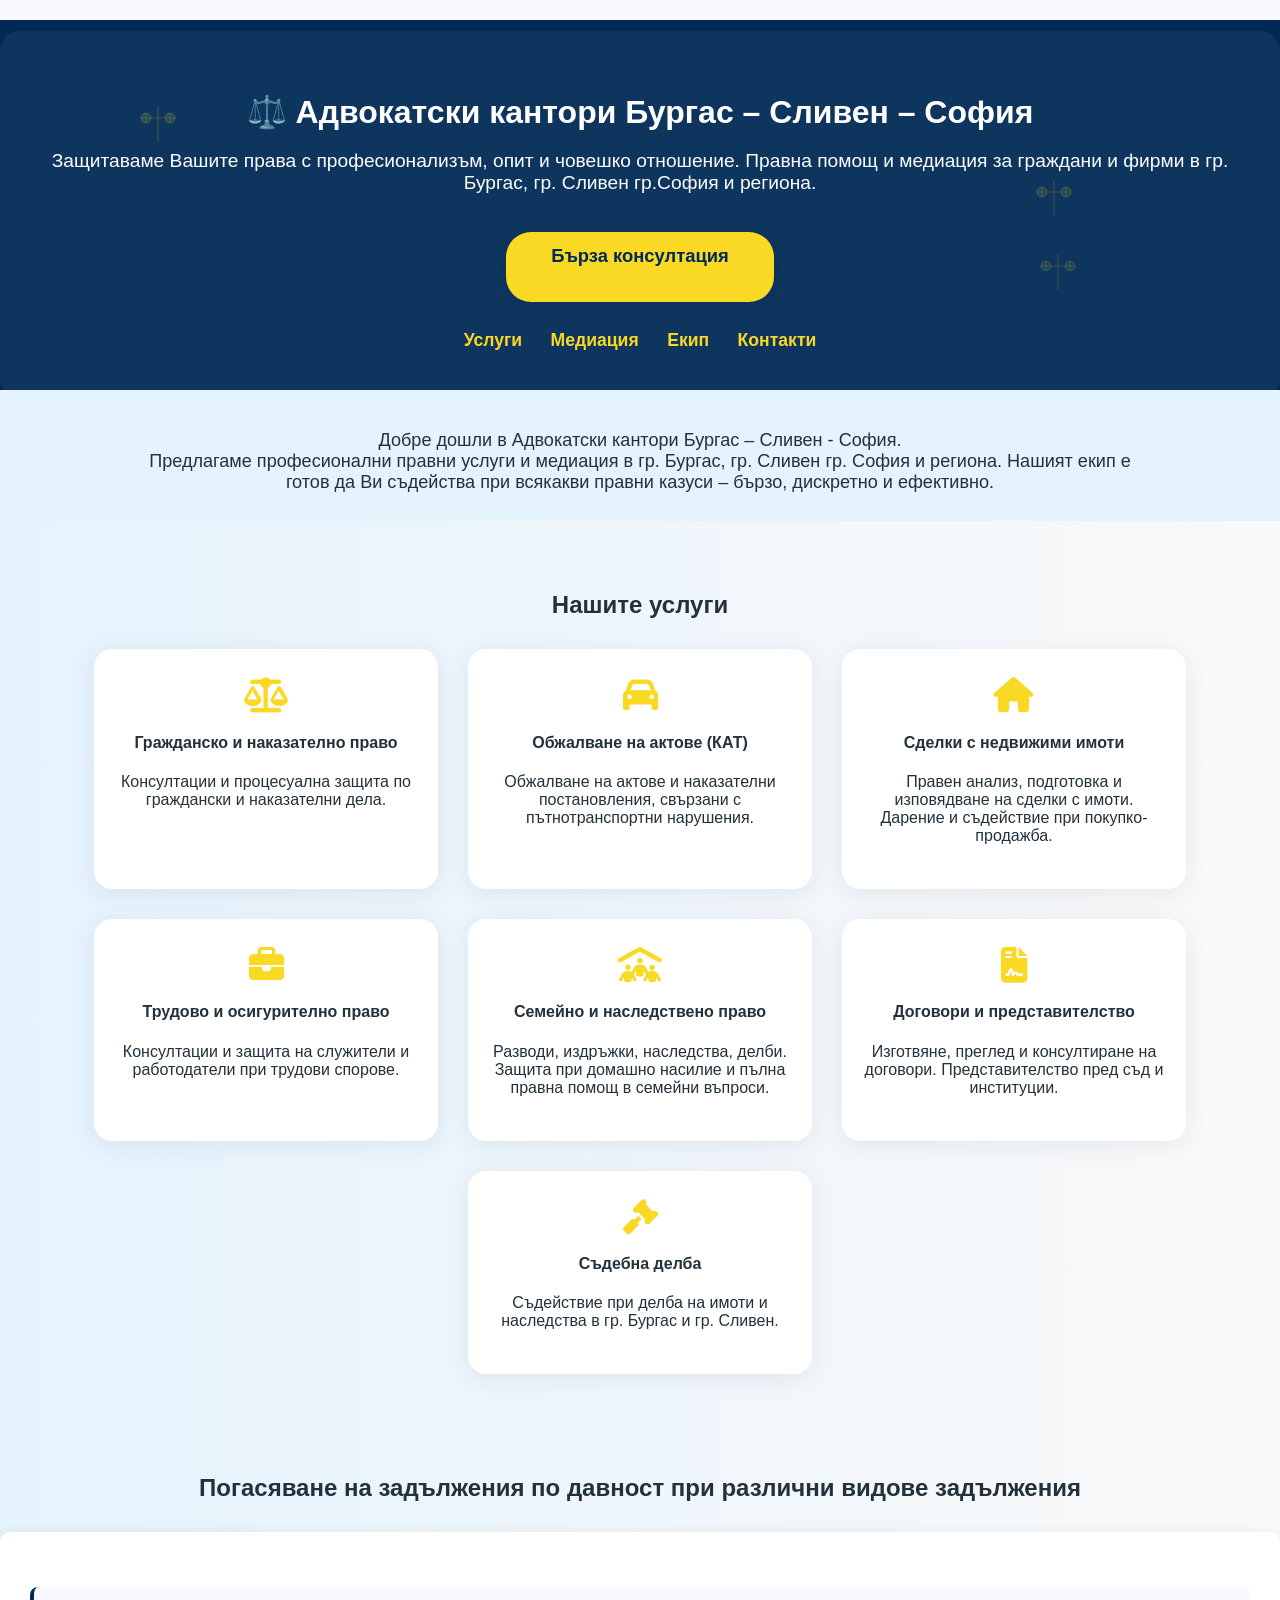
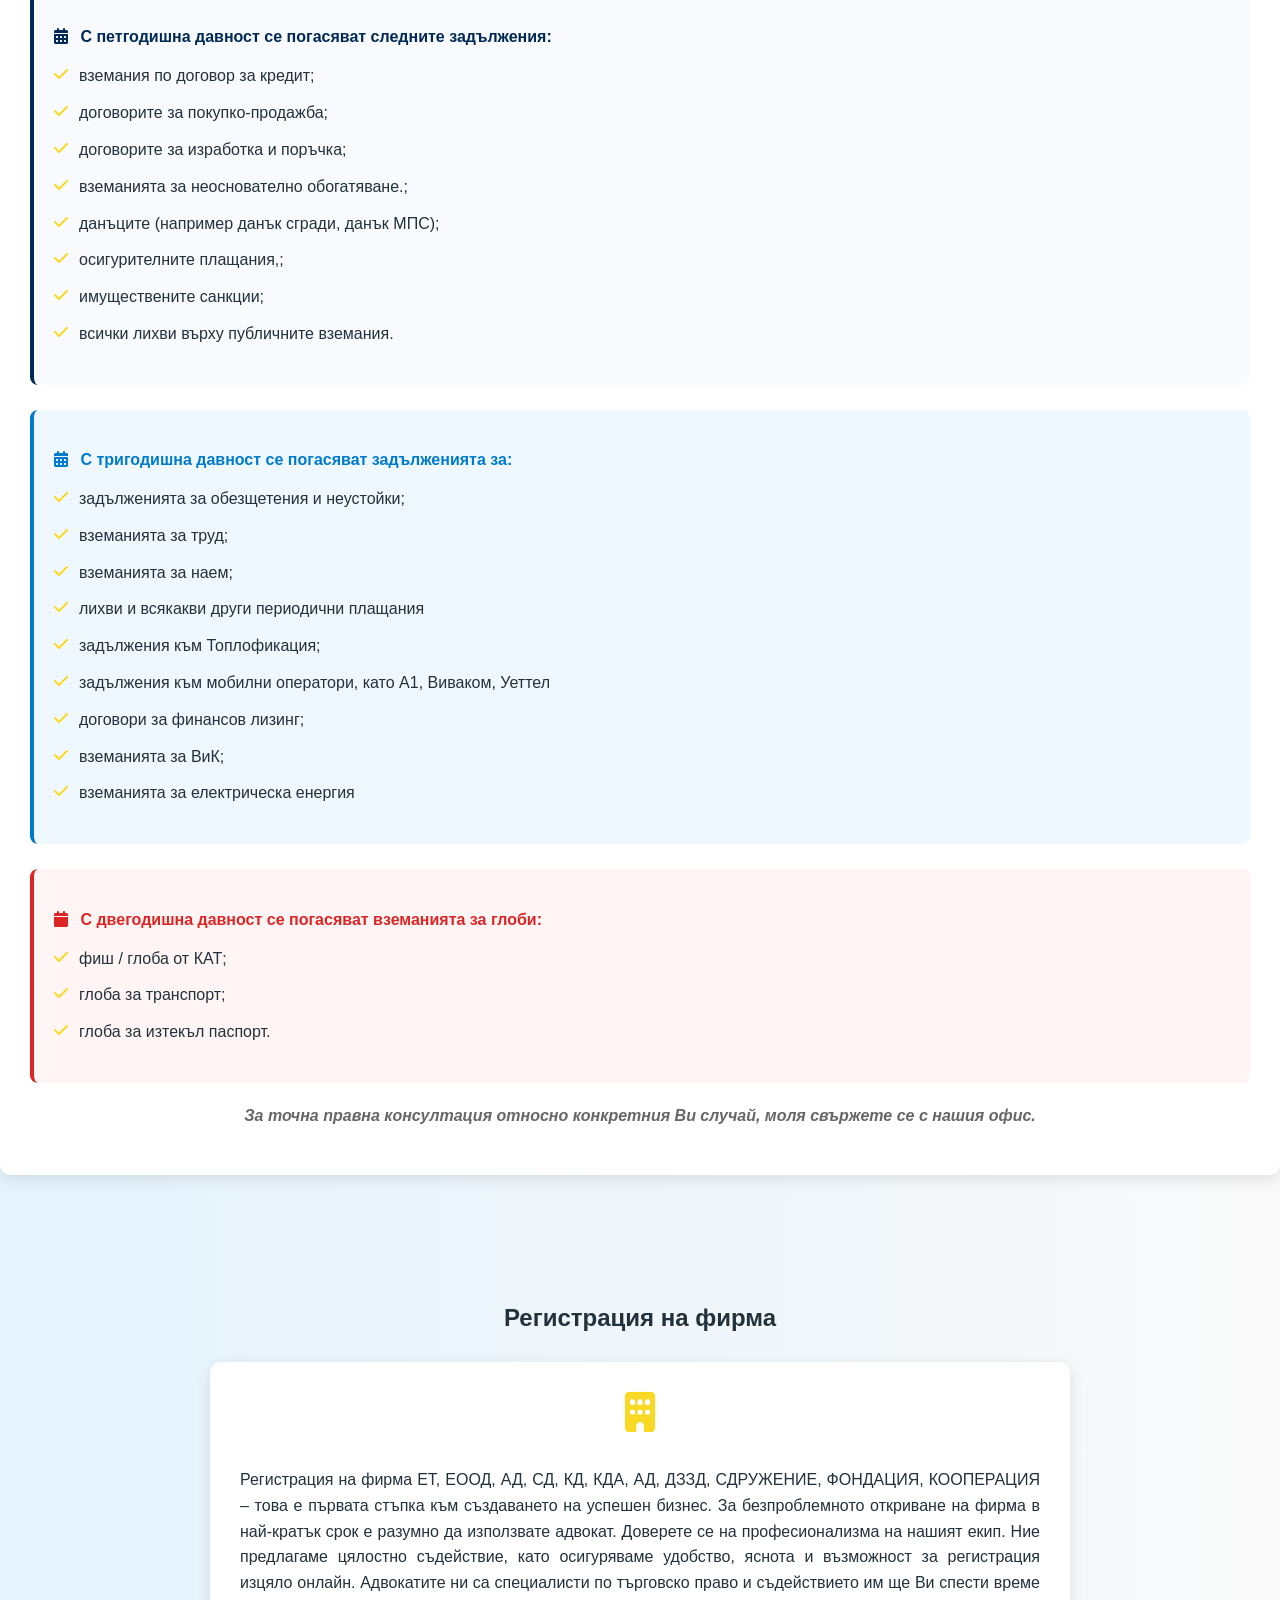
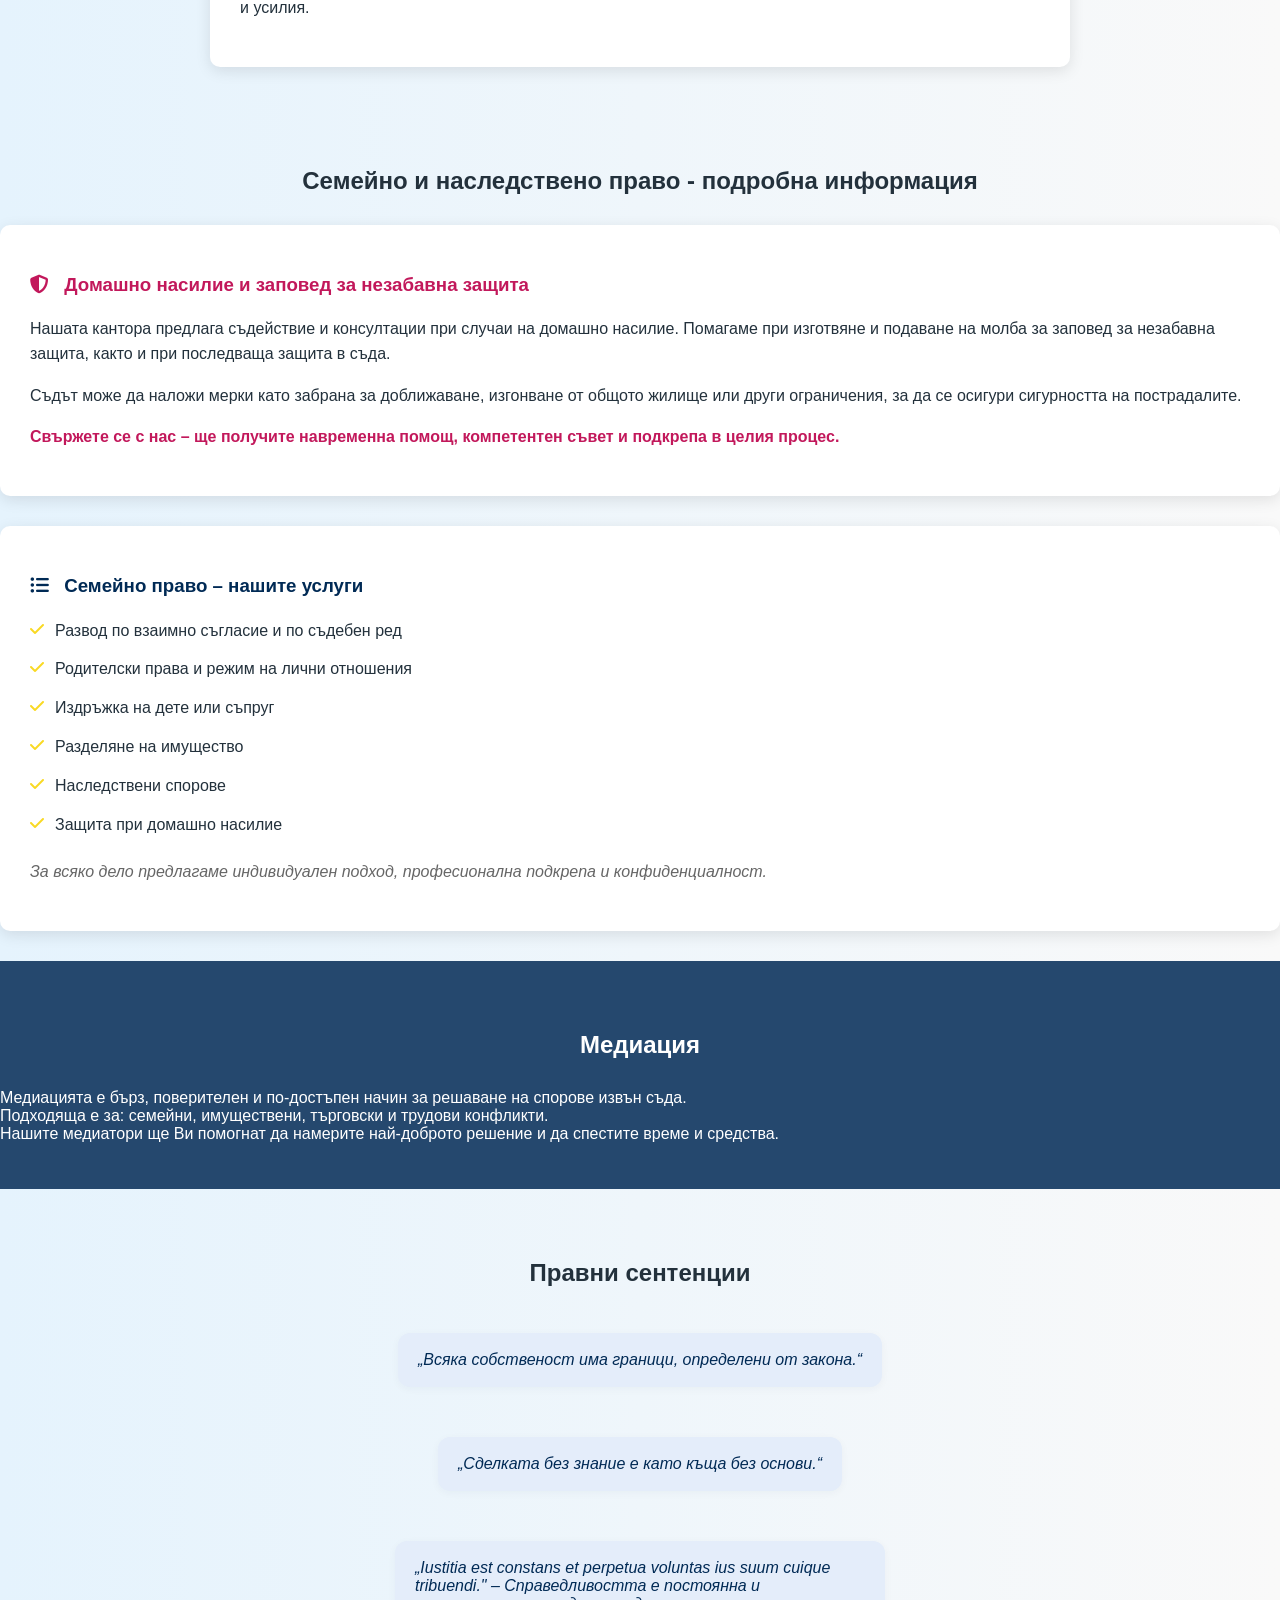
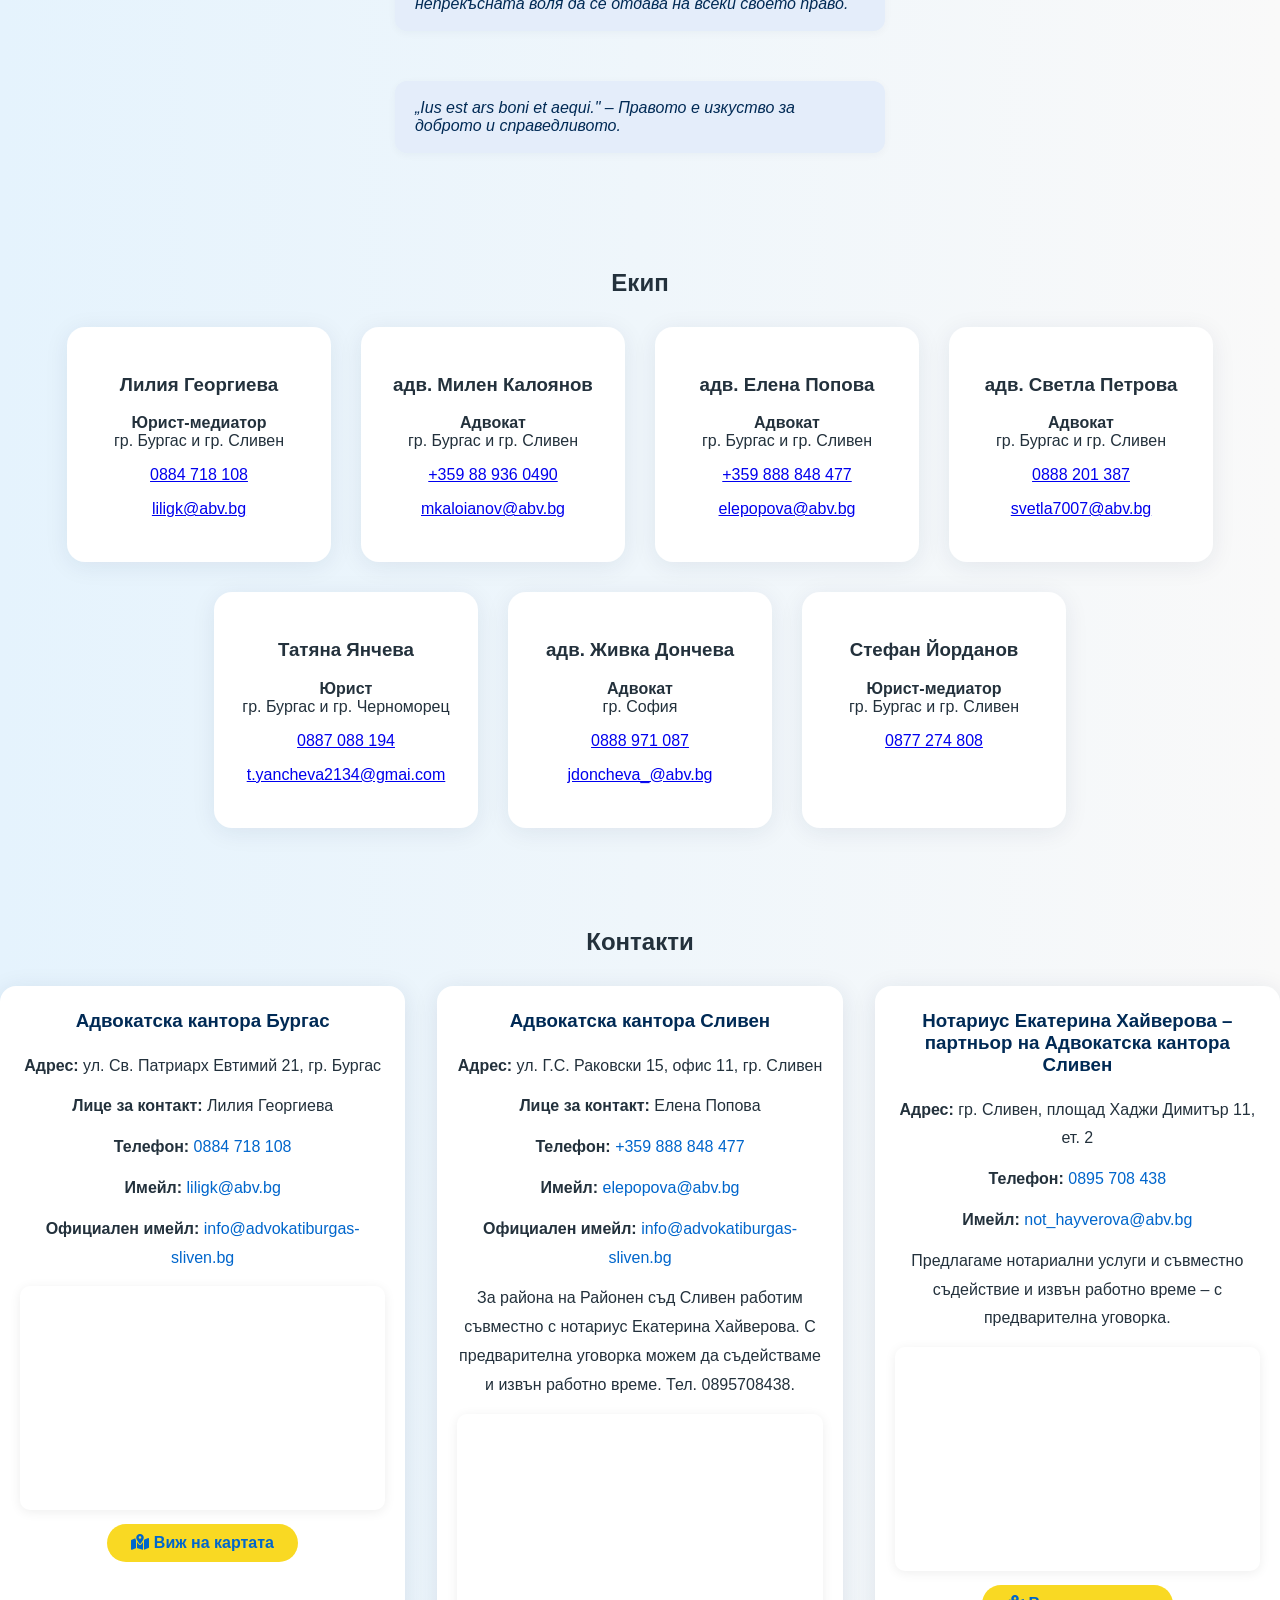
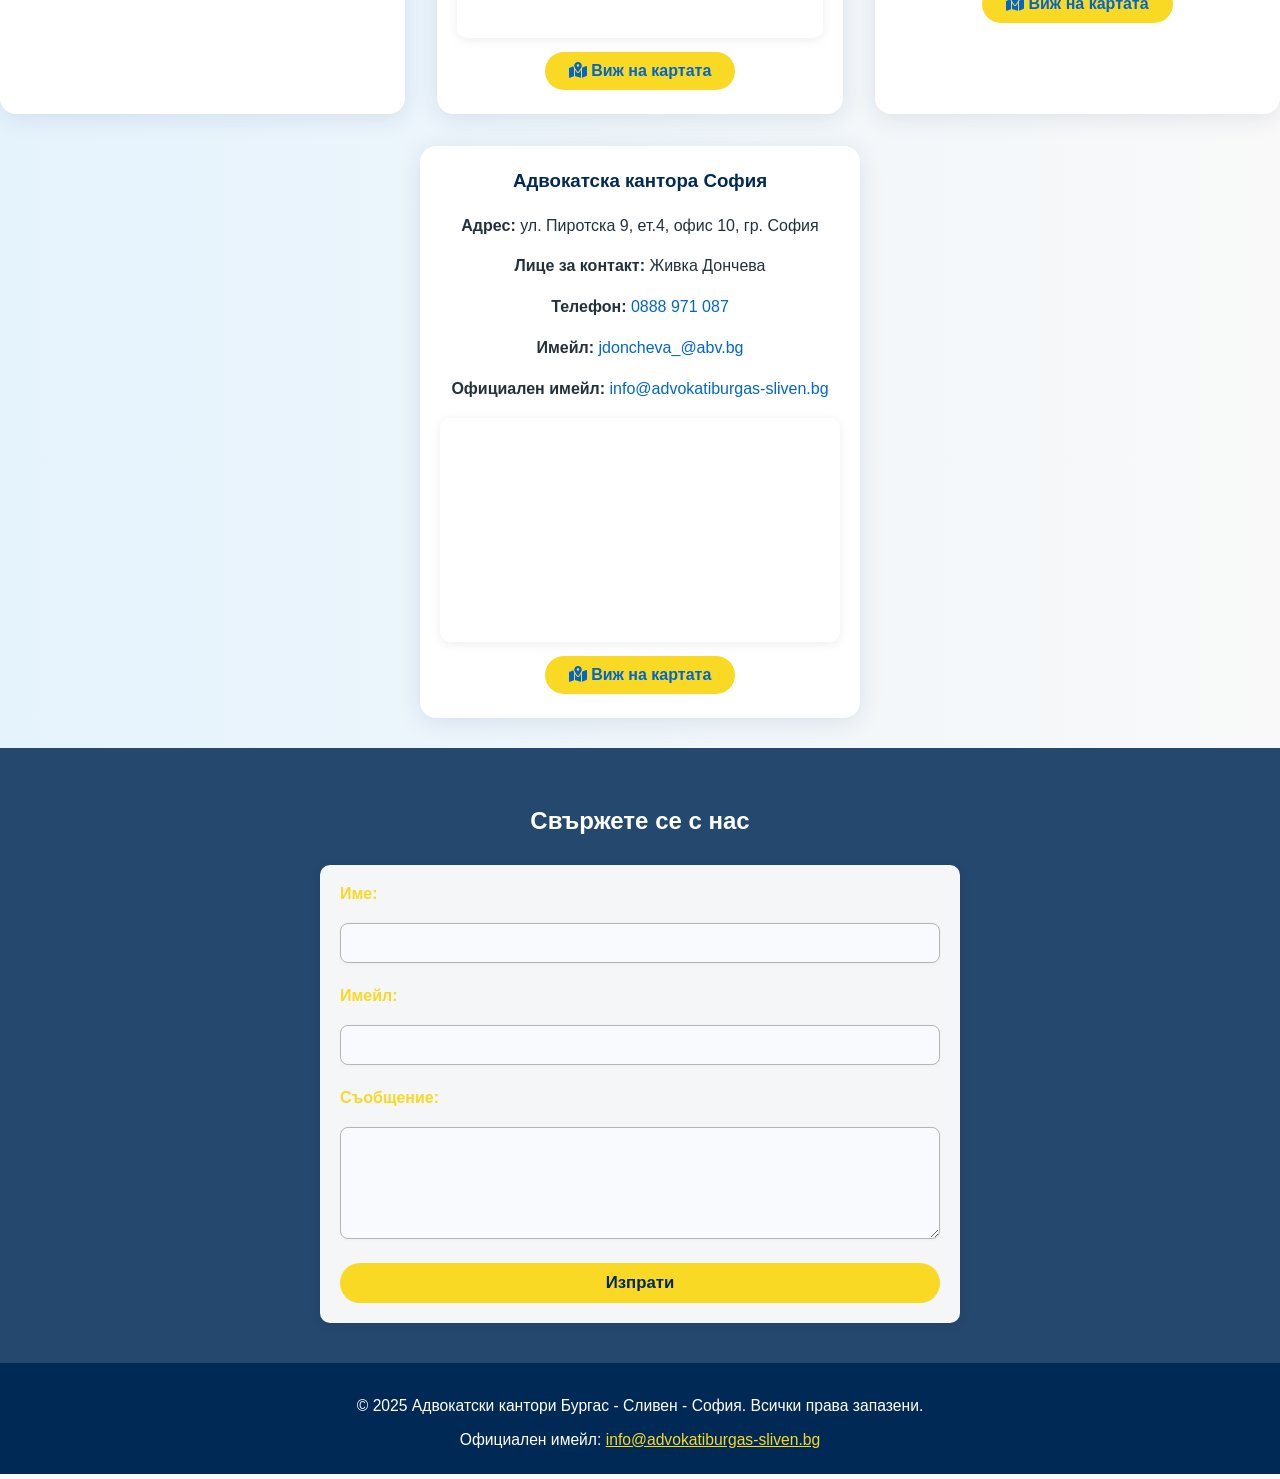
==== commit 994b7975: "Add Tatyana Yancheva team cards" ====
--- a/index.html
+++ b/index.html
@@ -711,6 +711,12 @@
         <p><a href="mailto:svetla7007@abv.bg">svetla7007@abv.bg</a></p>
       </div>
       <div class="card animate">
+        <h3>Татяна Янчева</h3>
+        <p><strong>Юрист</strong><br>гр. Бургас и гр. Черноморец</p>
+        <p><a href="tel:+359887088194">0887 088 194</a></p>
+        <p><a href="mailto:t.yancheva2134@gmai.com">t.yancheva2134@gmai.com</a></p>
+      </div>
+      <div class="card animate">
         <h3>адв. Живка Дончева</h3>
         <p><strong>Адвокат</strong><br>гр. София</p>
         <p><a href="tel:+359888971087">0888 971 087</a></p>
--- a/style.css
+++ b/style.css
@@ -225,13 +225,28 @@
   min-width: 300px;
   max-width: 400px;
   flex: 1 1 320px;
-  text-align: left;
+  text-align: center;
   position: relative;
   transition: box-shadow 0.2s, transform 0.2s;
 }
 .office-card h3 {
   color: #002a55;
   margin-top: 0;
+  margin-bottom: 20px;
+}
+.office-card p {
+  font-size: 16px;
+  line-height: 1.8;
+  margin: 12px 0;
+}
+.office-card a {
+  color: #0066cc;
+  text-decoration: none;
+  transition: color 0.2s;
+}
+.office-card a:hover {
+  color: #004999;
+  text-decoration: underline;
 }
 .gmap {
   margin-top: 14px;
@@ -240,17 +255,18 @@
   box-shadow: 0 2px 12px rgba(0,0,0,0.07);
 }
 .btn-map {
-  display: inline-block;
-  margin-top: 14px;
+  display: block;
+  margin: 14px auto 0;
   background: #f9d923;
   color: #002a55;
   border: none;
   border-radius: 22px;
-  padding: 8px 22px;
+  padding: 10px 24px;
   font-weight: bold;
   font-size: 1rem;
   text-decoration: none;
   transition: background 0.2s;
+  width: fit-content;
 }
 .btn-map:hover {
   background: #fbbf24;
@@ -283,7 +299,7 @@
   margin-bottom: 6px;
 }
 form[action*="formsubmit"] label {
-  color: #002a55;
+  color: #f9d923;
   font-weight: bold;
   margin-bottom: 2px;
 }
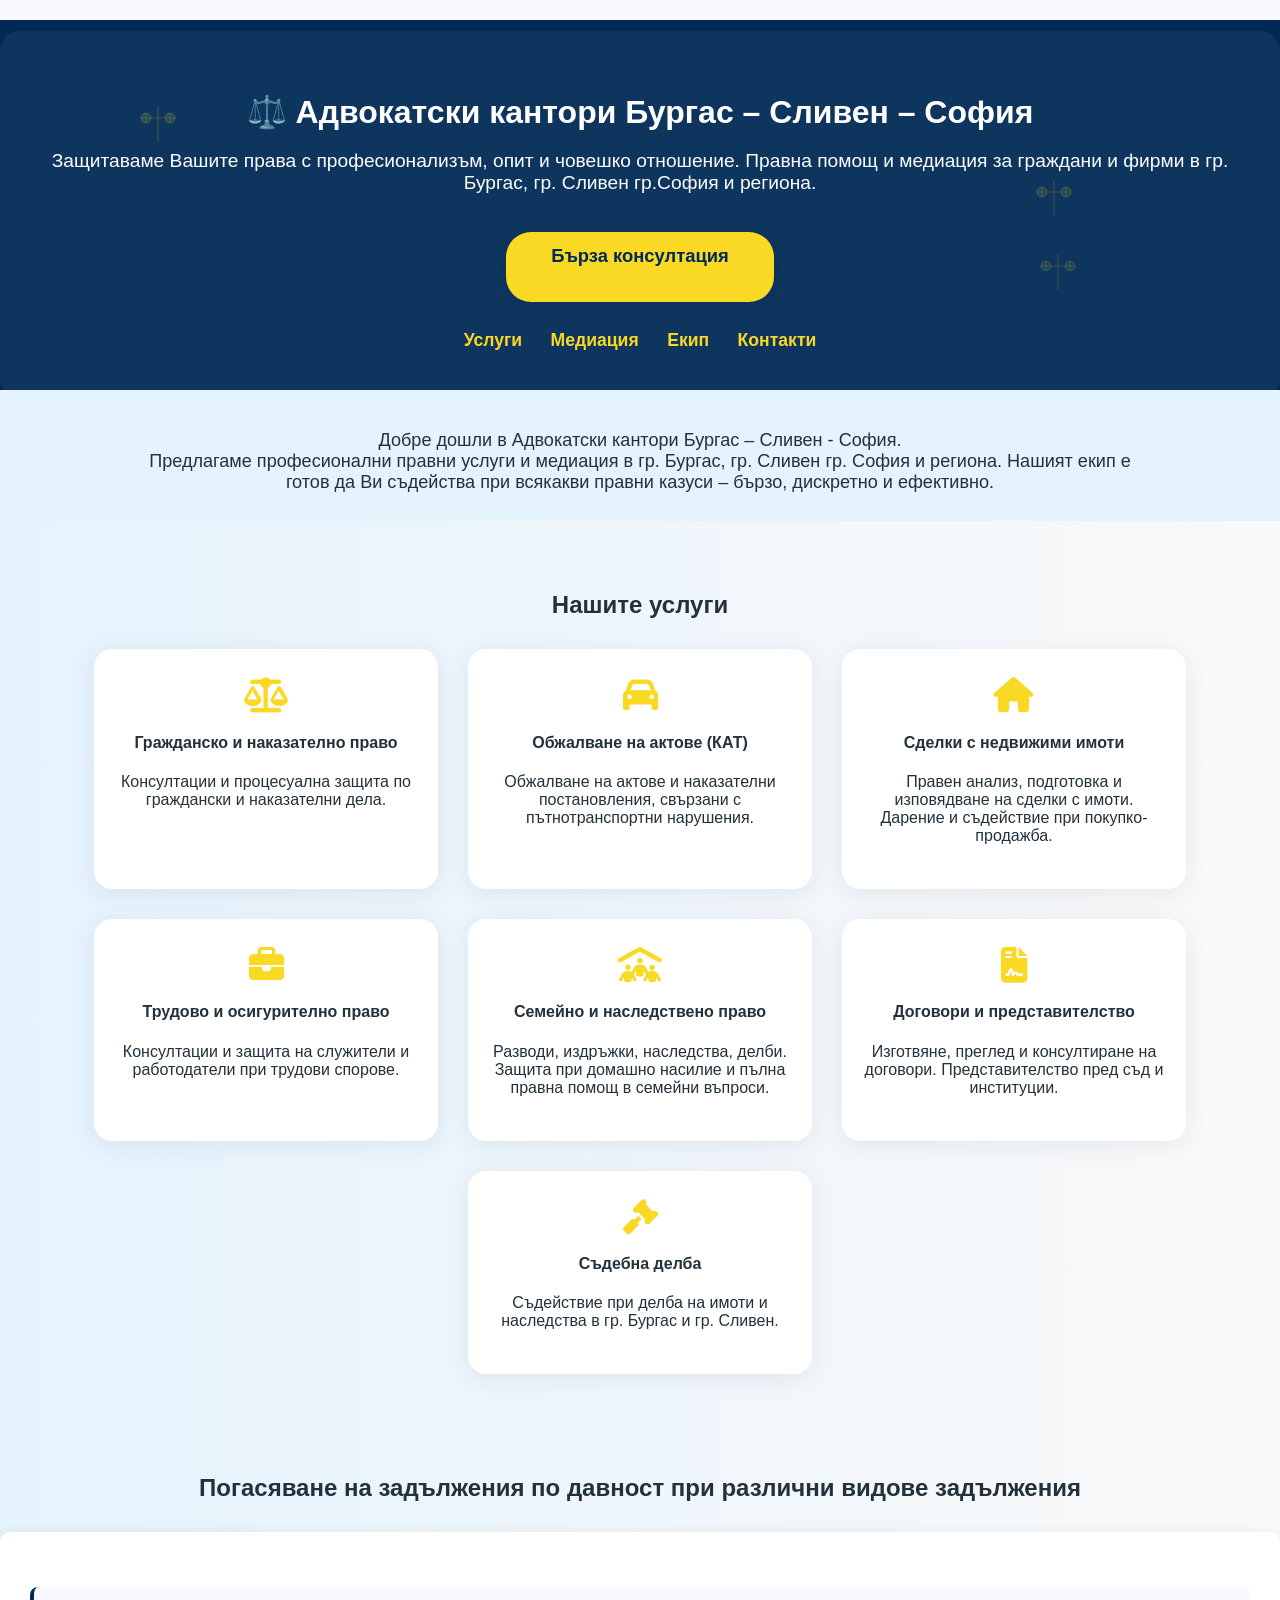
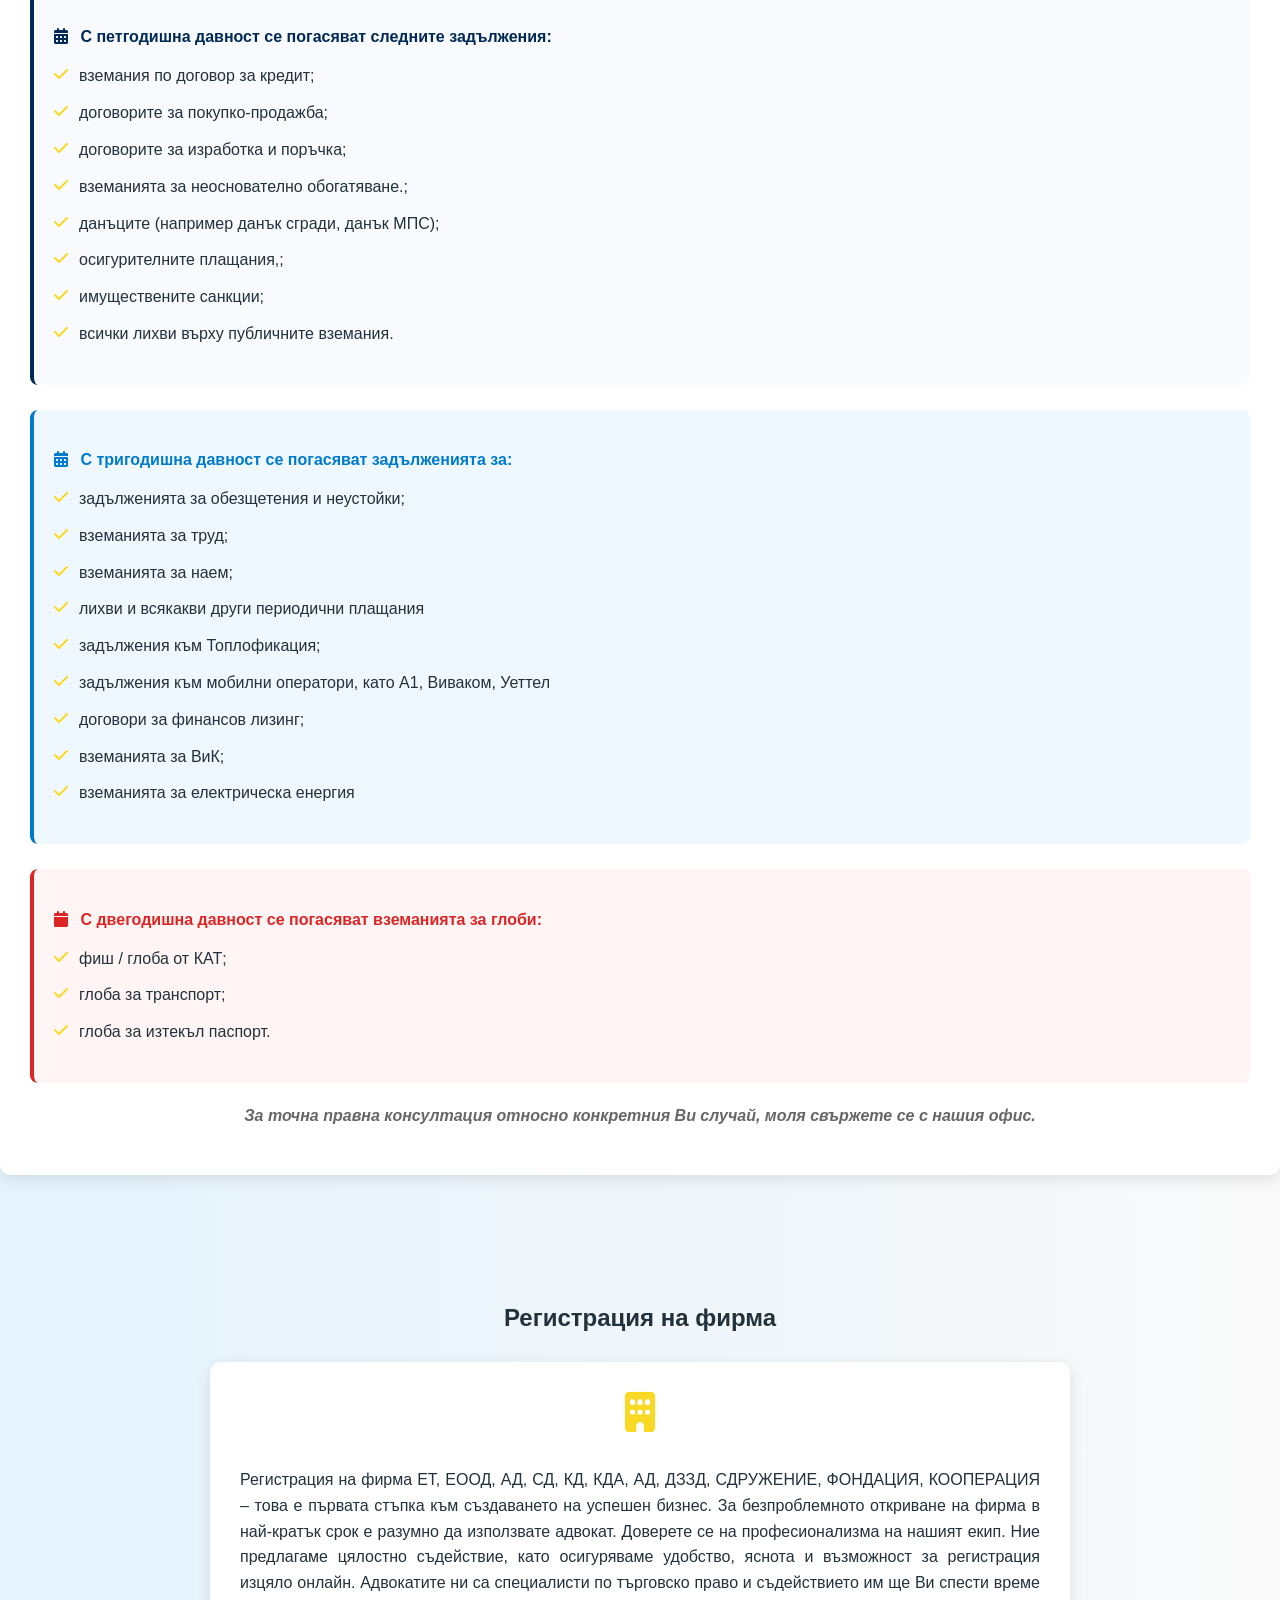
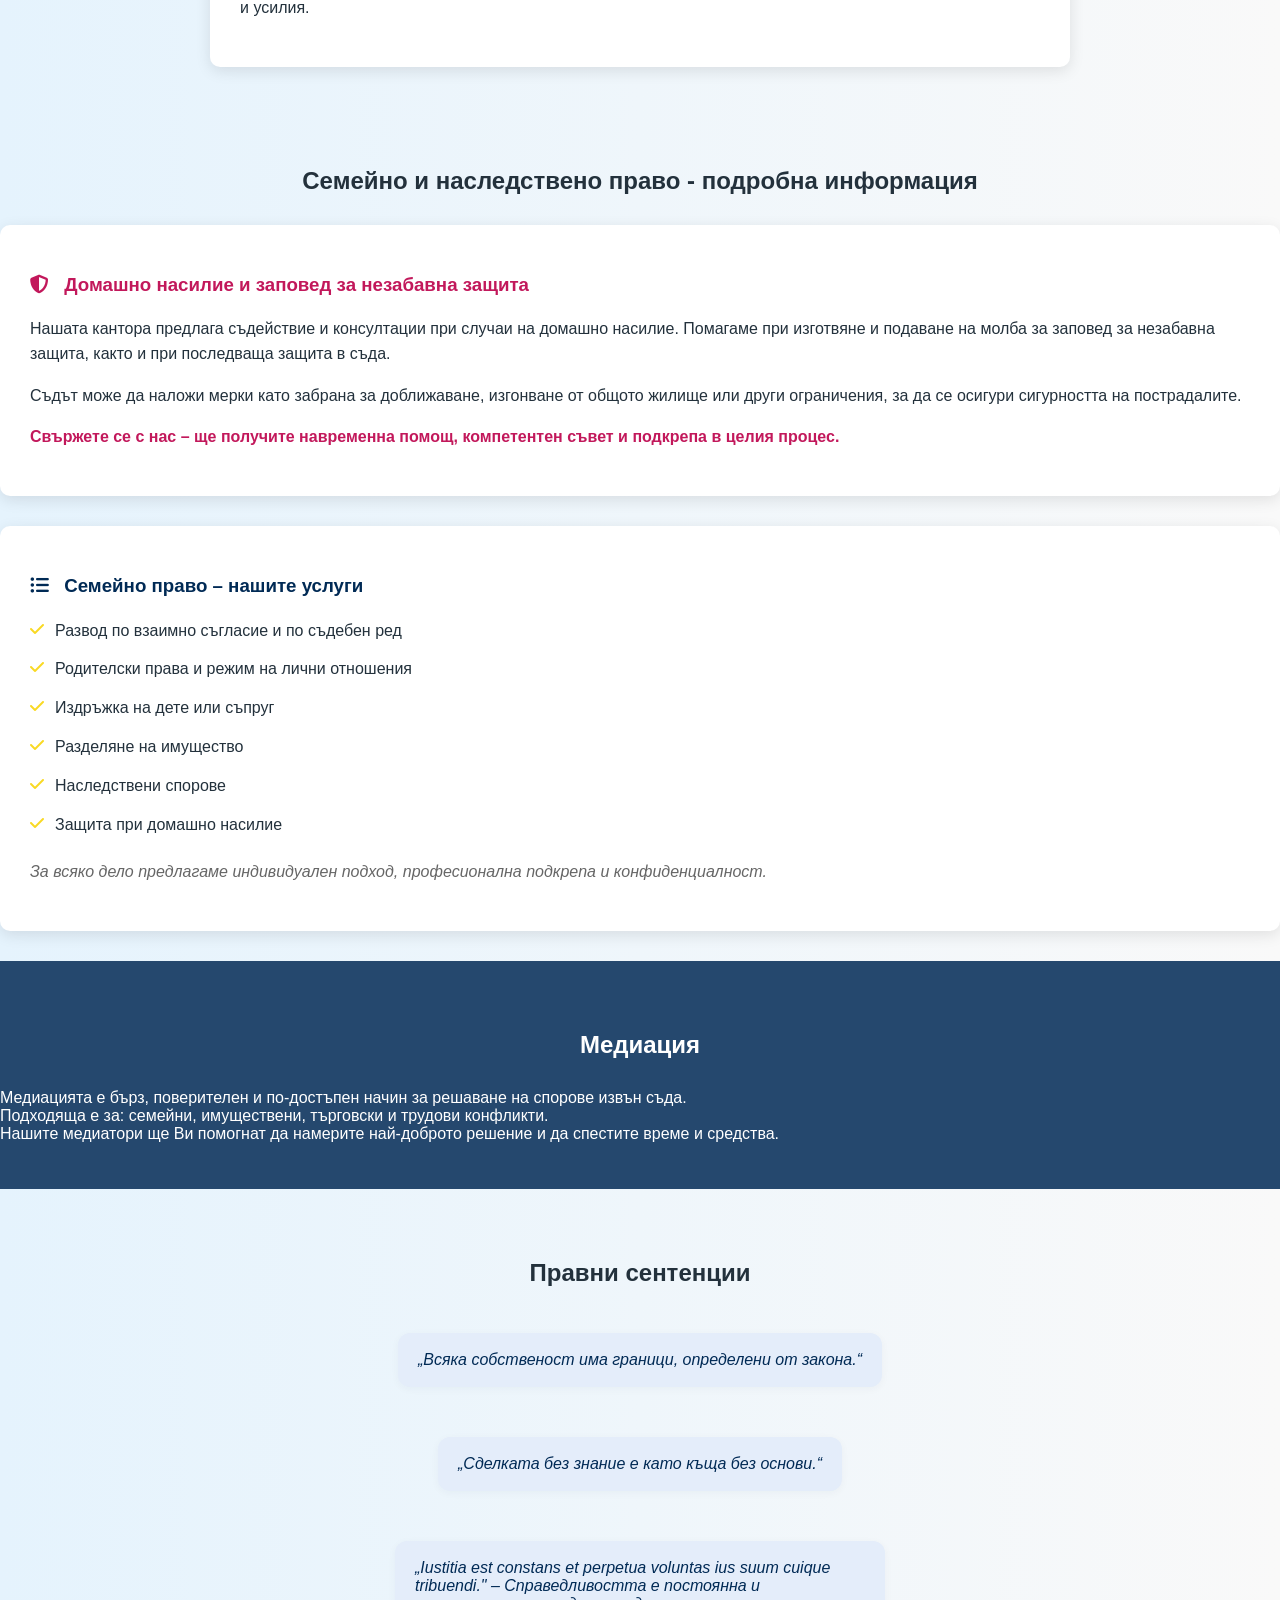
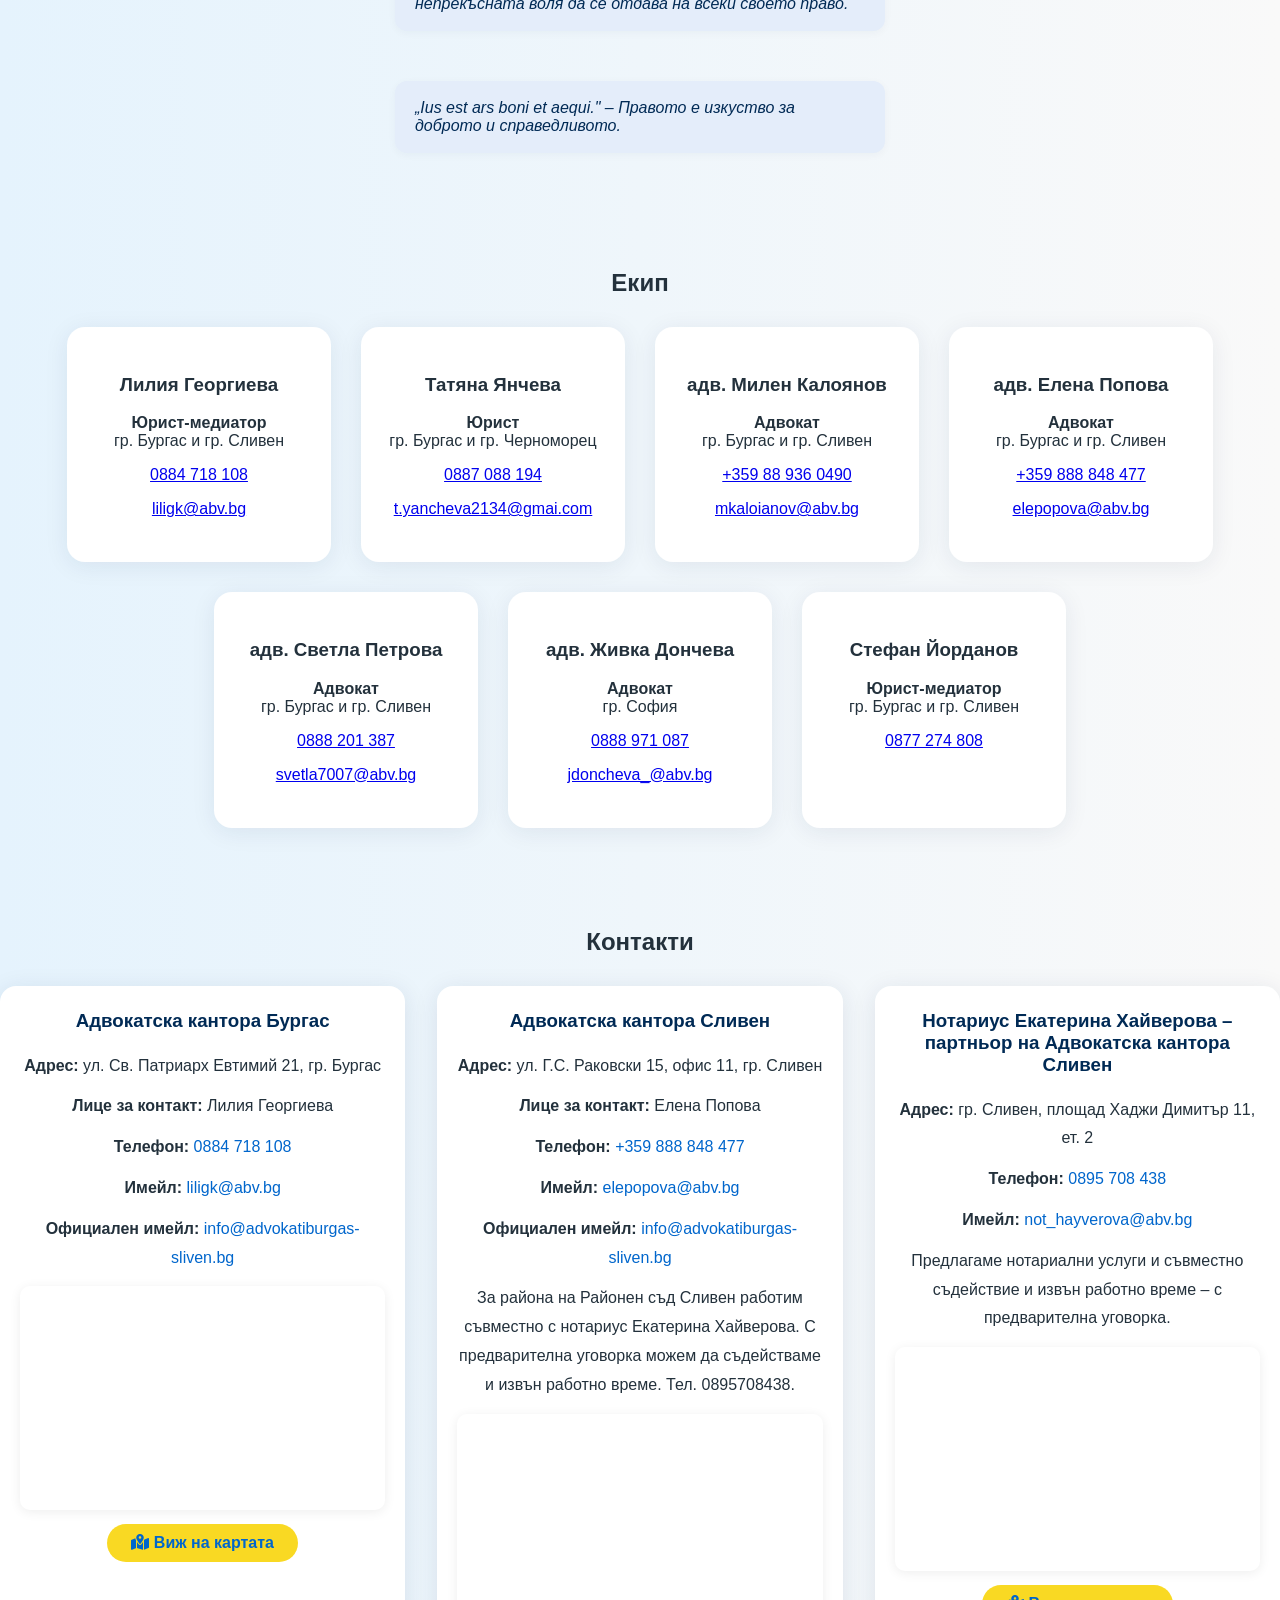
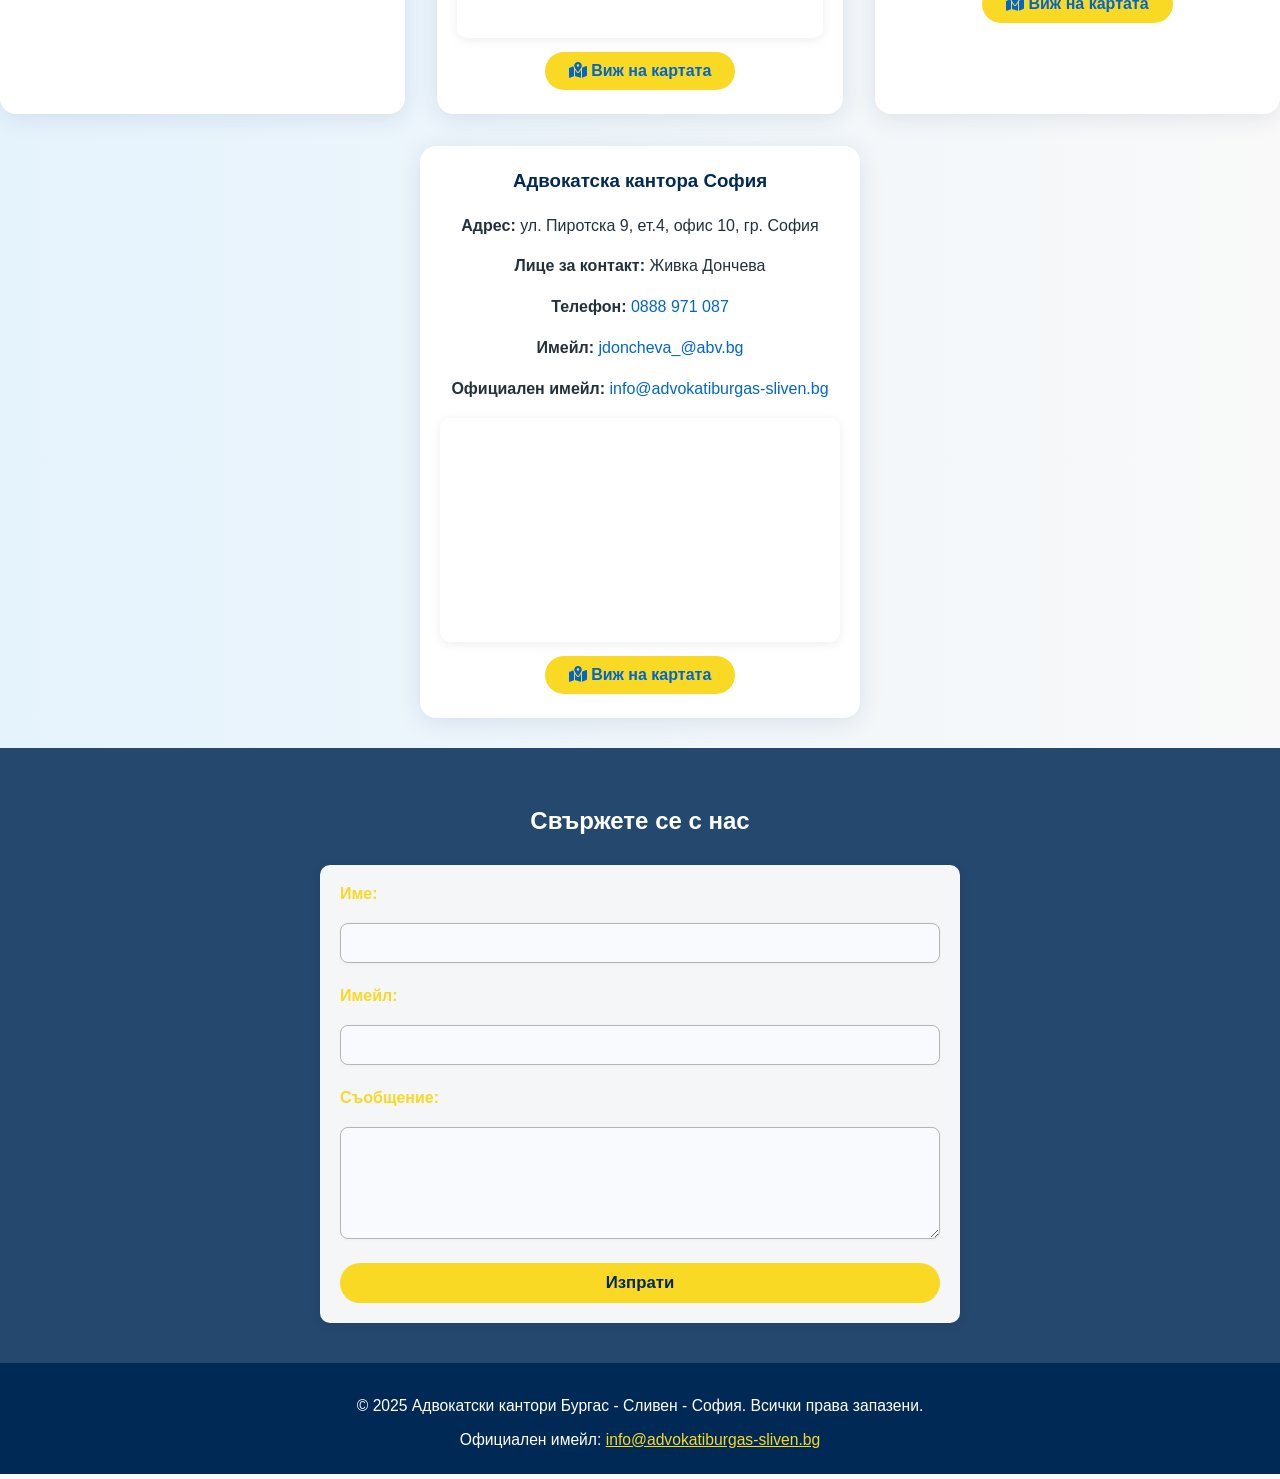
==== commit caeef91d: "Move Tatyana below Liliya on home page" ====
--- a/index.html
+++ b/index.html
@@ -693,6 +693,12 @@
         <p><a href="mailto:liligk@abv.bg">liligk@abv.bg</a></p>
       </div>
       <div class="card animate">
+        <h3>Татяна Янчева</h3>
+        <p><strong>Юрист</strong><br>гр. Бургас и гр. Черноморец</p>
+        <p><a href="tel:+359887088194">0887 088 194</a></p>
+        <p><a href="mailto:t.yancheva2134@gmai.com">t.yancheva2134@gmai.com</a></p>
+      </div>
+      <div class="card animate">
         <h3>адв. Милен Калоянов</h3>
         <p><strong>Адвокат</strong><br>гр. Бургас и гр. Сливен</p>
         <p><a href="tel:+359889360490">+359 88 936 0490</a></p>
@@ -709,12 +715,6 @@
         <p><strong>Адвокат</strong><br>гр. Бургас и гр. Сливен</p>
         <p><a href="tel:+359888201387">0888 201 387</a></p>
         <p><a href="mailto:svetla7007@abv.bg">svetla7007@abv.bg</a></p>
-      </div>
-      <div class="card animate">
-        <h3>Татяна Янчева</h3>
-        <p><strong>Юрист</strong><br>гр. Бургас и гр. Черноморец</p>
-        <p><a href="tel:+359887088194">0887 088 194</a></p>
-        <p><a href="mailto:t.yancheva2134@gmai.com">t.yancheva2134@gmai.com</a></p>
       </div>
       <div class="card animate">
         <h3>адв. Живка Дончева</h3>
